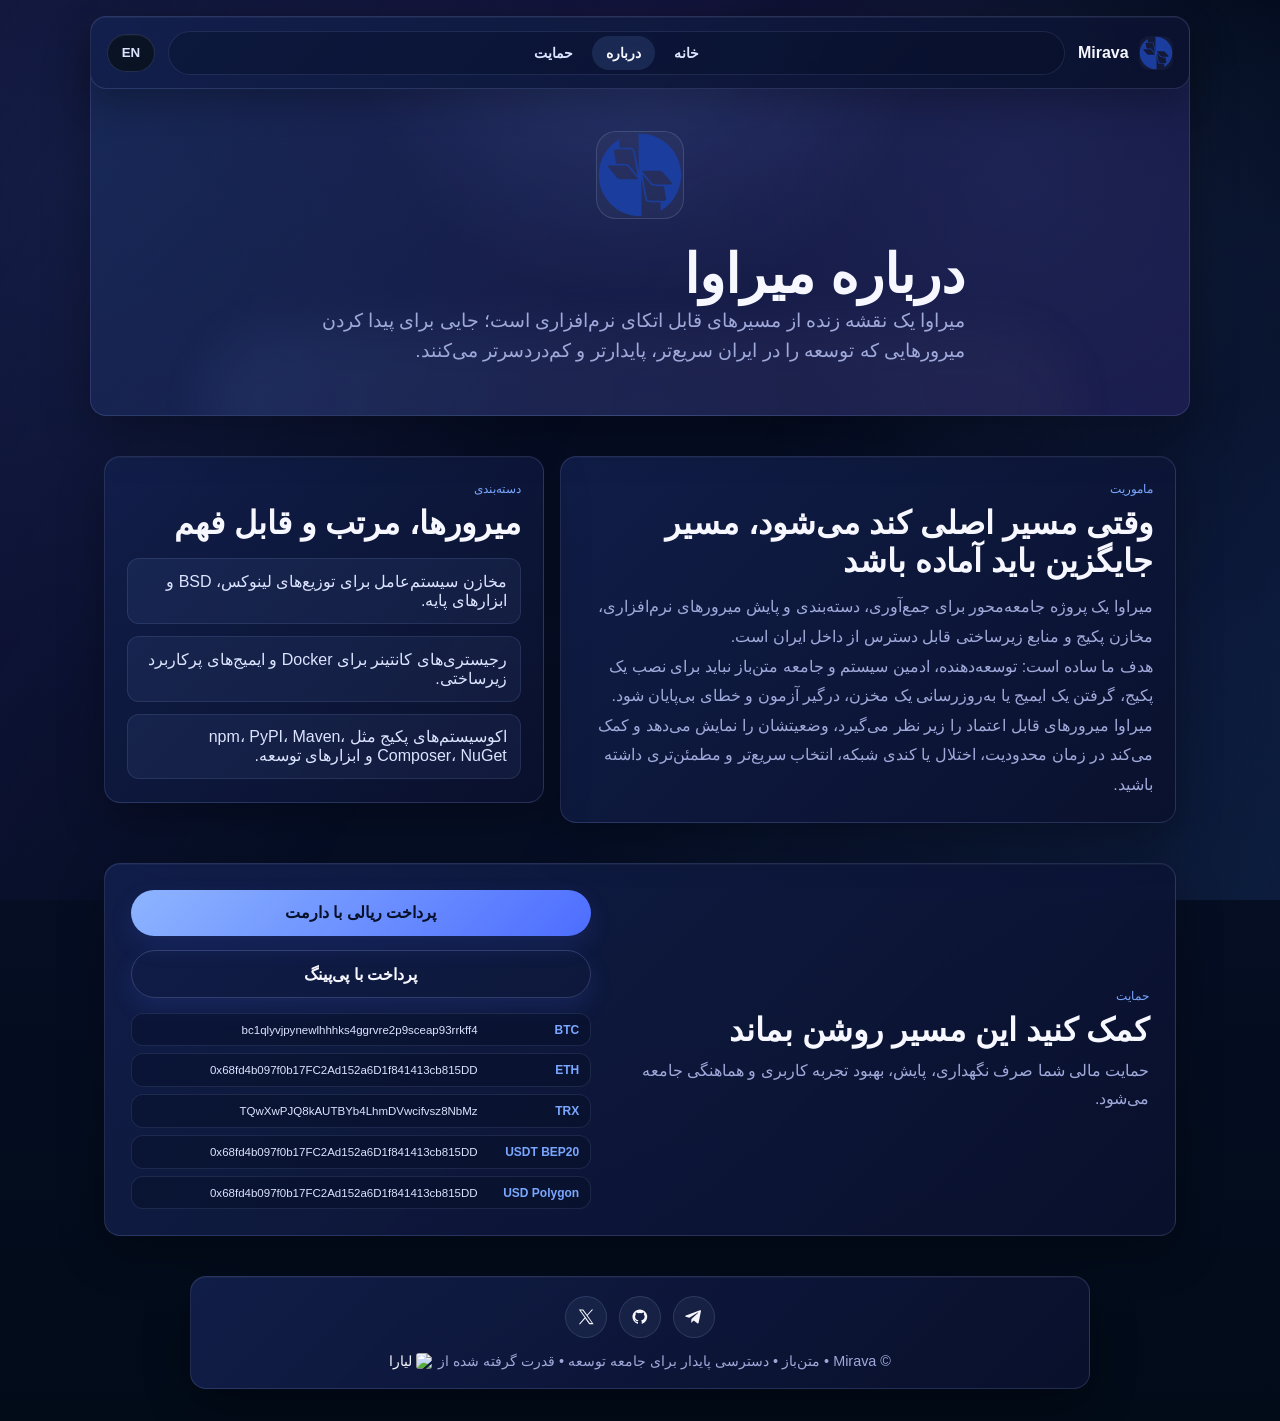
==== about.html @ 41598623 "page: add 'about' page and payment methods, added header" ====
<!doctype html>
<html lang="fa" dir="rtl">
  <head>
    <meta charset="UTF-8" />
    <title>درباره میراوا</title>
    <meta name="viewport" content="width=device-width, initial-scale=1" />
    <link rel="icon" type="image/svg+xml" href="images/logo.svg" />
    <link rel="stylesheet" href="style.css" />
  </head>

  <body class="about-page">
    <div class="bg"></div>

    <header class="hero">
      <nav class="topbar" aria-label="ناوبری اصلی">
        <a class="brand-mark" href="index.html" aria-label="Mirava home">
          <img src="images/logo.svg" alt="" />
          <span>Mirava</span>
        </a>
        <div class="site-nav">
          <a href="index.html" data-about-i18n="navHome">خانه</a>
          <a href="about.html" aria-current="page" data-about-i18n="navAbout"
            >درباره</a
          >
          <a href="#donate" data-about-i18n="navDonate">حمایت</a>
        </div>
        <button id="aboutLangToggle" class="lang-toggle" type="button">
          EN
        </button>
      </nav>

      <div class="hero-content">
        <img src="images/logo.svg" alt="Mirava Logo" class="logo" />
        <div class="hero-text">
          <h1 data-about-i18n="heroTitle">درباره میراوا</h1>
          <p data-about-i18n="heroText">
            میراوا یک نقشه زنده از مسیرهای قابل اتکای نرم‌افزاری است؛ جایی برای
            پیدا کردن میرورهایی که توسعه را در ایران سریع‌تر، پایدارتر و
            کم‌دردسرتر می‌کنند.
          </p>
        </div>
      </div>
    </header>

    <main>
      <section class="section about-layout">
        <article class="about-card glass">
          <span class="eyebrow" data-about-i18n="missionEyebrow">ماموریت</span>
          <h2 data-about-i18n="missionTitle">
            وقتی مسیر اصلی کند می‌شود، مسیر جایگزین باید آماده باشد
          </h2>
          <p data-about-i18n="missionP1">
            میراوا یک پروژه جامعه‌محور برای جمع‌آوری، دسته‌بندی و پایش میرورهای
            نرم‌افزاری، مخازن پکیج و منابع زیرساختی قابل دسترس از داخل ایران
            است.
          </p>
          <p data-about-i18n="missionP2">
            هدف ما ساده است: توسعه‌دهنده، ادمین سیستم و جامعه متن‌باز نباید برای
            نصب یک پکیج، گرفتن یک ایمیج یا به‌روزرسانی یک مخزن، درگیر آزمون و
            خطای بی‌پایان شود.
          </p>
          <p data-about-i18n="missionP3">
            میراوا میرورهای قابل اعتماد را زیر نظر می‌گیرد، وضعیتشان را نمایش
            می‌دهد و کمک می‌کند در زمان محدودیت، اختلال یا کندی شبکه، انتخاب
            سریع‌تر و مطمئن‌تری داشته باشید.
          </p>
        </article>

        <aside class="about-card glass">
          <span class="eyebrow" data-about-i18n="tracksEyebrow">دسته‌بندی</span>
          <h2 data-about-i18n="tracksTitle">میرورها، مرتب و قابل فهم</h2>
          <ul class="about-list">
            <li data-about-i18n="trackOs">
              مخازن سیستم‌عامل برای توزیع‌های لینوکس، BSD و ابزارهای پایه.
            </li>
            <li data-about-i18n="trackContainers">
              رجیستری‌های کانتینر برای Docker و ایمیج‌های پرکاربرد زیرساختی.
            </li>
            <li data-about-i18n="trackPackages">
              اکوسیستم‌های پکیج مثل npm، PyPI، Maven، Composer، NuGet و ابزارهای
              توسعه.
            </li>
          </ul>
        </aside>
      </section>

      <section id="donate" class="section support-section">
        <div class="support-card glass">
          <div>
            <span class="eyebrow" data-about-i18n="supportEyebrow">حمایت</span>
            <h2 data-about-i18n="supportTitle">کمک کنید این مسیر روشن بماند</h2>
            <p data-about-i18n="supportText">
              حمایت مالی شما صرف نگهداری، پایش، بهبود تجربه کاربری و هماهنگی
              جامعه می‌شود.
            </p>
          </div>
          <div class="donation-panel">
            <a
              class="payment-btn"
              href="https://daramet.com/mirava"
              target="_blank"
              rel="noopener"
            >
              <span data-about-i18n="darametBtn">پرداخت ریالی با دارمت</span>
            </a>
            <a
              class="payment-btn payment-btn-secondary"
              href="https://payping.ir/d/B4Ne"
              target="_blank"
              rel="noopener"
            >
              <span data-about-i18n="payPingBtn">پرداخت با پی‌پینگ</span>
            </a>
            <div class="crypto-list" aria-label="Crypto donation addresses">
              <div>
                <strong>BTC</strong
                ><code>bc1qlyvjpynewlhhhks4ggrvre2p9sceap93rrkff4</code>
              </div>
              <div>
                <strong>ETH</strong
                ><code>0x68fd4b097f0b17FC2Ad152a6D1f841413cb815DD</code>
              </div>
              <div>
                <strong>TRX</strong
                ><code>TQwXwPJQ8kAUTBYb4LhmDVwcifvsz8NbMz</code>
              </div>
              <div>
                <strong>USDT BEP20</strong
                ><code>0x68fd4b097f0b17FC2Ad152a6D1f841413cb815DD</code>
              </div>
              <div>
                <strong>USD Polygon</strong
                ><code>0x68fd4b097f0b17FC2Ad152a6D1f841413cb815DD</code>
              </div>
            </div>
          </div>
        </div>
      </section>
    </main>

    <footer class="footer glass">
      <div class="social-links" aria-label="Mirava social links">
        <a
          href="https://t.me/miravaorg"
          target="_blank"
          rel="noopener"
          aria-label="Mirava Telegram"
        >
          <svg viewBox="0 0 24 24" aria-hidden="true">
            <path
              d="M21.8 4.2 18.6 20c-.2 1.1-.9 1.4-1.8.9l-5-3.7-2.4 2.3c-.3.3-.5.5-1 .5l.4-5.1 9.3-8.4c.4-.4-.1-.6-.6-.3L6 13.4 1.1 11.9c-1.1-.3-1.1-1.1.2-1.6L20.4 3c.9-.3 1.6.2 1.4 1.2Z"
            />
          </svg>
        </a>
        <a
          href="https://github.com/MiravaOrg"
          target="_blank"
          rel="noopener"
          aria-label="Mirava GitHub"
        >
          <svg viewBox="0 0 24 24" aria-hidden="true">
            <path
              d="M12 2a10 10 0 0 0-3.2 19.5c.5.1.7-.2.7-.5v-1.9c-2.9.6-3.5-1.2-3.5-1.2-.5-1.1-1.1-1.4-1.1-1.4-.9-.6.1-.6.1-.6 1 0 1.6 1.1 1.6 1.1.9 1.6 2.4 1.1 3 .8.1-.7.4-1.1.7-1.3-2.3-.3-4.7-1.2-4.7-5A3.9 3.9 0 0 1 6.6 8.8c-.1-.3-.5-1.3.1-2.7 0 0 .9-.3 2.8 1a9.5 9.5 0 0 1 5.1 0c1.9-1.3 2.8-1 2.8-1 .6 1.4.2 2.4.1 2.7a3.9 3.9 0 0 1 1.1 2.7c0 3.9-2.4 4.7-4.7 5 .4.3.7 1 .7 2V21c0 .3.2.6.7.5A10 10 0 0 0 12 2Z"
            />
          </svg>
        </a>
        <a
          href="https://x.com/Miravaorg"
          target="_blank"
          rel="noopener"
          aria-label="Mirava on X"
        >
          <svg viewBox="0 0 24 24" aria-hidden="true">
            <path
              d="M14.5 10.3 22 2h-1.8l-6.5 7.2L8.5 2H2.5l7.9 10.9L2.5 22h1.8l6.9-7.7 5.5 7.7h6L14.5 10.3Zm-2.4 2.6-.8-1.1L5 3.4h2.7l5.1 6.9.8 1.1 6.6 9.1h-2.7l-5.4-7.6Z"
            />
          </svg>
        </a>
      </div>
      <div class="footer-text">
        <span data-about-i18n="footerText"
          >© Mirava • متن‌باز • دسترسی پایدار برای جامعه توسعه • قدرت گرفته شده
          از</span
        >
        <a
          href="https://liara.ir/"
          target="_blank"
          rel="noopener noreferrer"
          aria-label="liara"
        >
          <img
            src="https://liara.ir/favicon.ico"
            alt="Liara"
            width="16"
            height="16"
          />
          <span data-about-i18n="liara">لیارا</span>
        </a>
      </div>
    </footer>
    <div id="aboutCopyToast" class="copy-toast glass">کپی شد.</div>
    <script>
      const aboutTranslations = {
        fa: {
          title: "درباره میراوا",
          navHome: "خانه",
          navAbout: "درباره",
          navDonate: "حمایت",
          heroTitle: "درباره میراوا",
          heroText:
            "میراوا یک نقشه زنده از مسیرهای قابل اتکای نرم‌افزاری است؛ جایی برای پیدا کردن میرورهایی که توسعه را در ایران سریع‌تر، پایدارتر و کم‌دردسرتر می‌کنند.",
          missionEyebrow: "ماموریت",
          missionTitle:
            "وقتی مسیر اصلی کند می‌شود، مسیر جایگزین باید آماده باشد",
          missionP1:
            "میراوا یک پروژه جامعه‌محور برای جمع‌آوری، دسته‌بندی و پایش میرورهای نرم‌افزاری، مخازن پکیج و منابع زیرساختی قابل دسترس از داخل ایران است.",
          missionP2:
            "هدف ما ساده است: توسعه‌دهنده، ادمین سیستم و جامعه متن‌باز نباید برای نصب یک پکیج، گرفتن یک ایمیج یا به‌روزرسانی یک مخزن، درگیر آزمون و خطای بی‌پایان شود.",
          missionP3:
            "میراوا میرورهای قابل اعتماد را زیر نظر می‌گیرد، وضعیتشان را نمایش می‌دهد و کمک می‌کند در زمان محدودیت، اختلال یا کندی شبکه، انتخاب سریع‌تر و مطمئن‌تری داشته باشید.",
          tracksEyebrow: "دسته‌بندی",
          tracksTitle: "میرورها، مرتب و قابل فهم",
          trackOs:
            "مخازن سیستم‌عامل برای توزیع‌های لینوکس، BSD و ابزارهای پایه.",
          trackContainers:
            "رجیستری‌های کانتینر برای Docker و ایمیج‌های پرکاربرد زیرساختی.",
          trackPackages:
            "اکوسیستم‌های پکیج مثل npm، PyPI، Maven، Composer، NuGet و ابزارهای توسعه.",
          supportEyebrow: "حمایت",
          supportTitle: "کمک کنید این مسیر روشن بماند",
          supportText:
            "حمایت مالی شما صرف نگهداری، پایش، بهبود تجربه کاربری و هماهنگی جامعه می‌شود.",
          darametBtn: "پرداخت ریالی با دارمت",
          payPingBtn: "پرداخت با پی‌پینگ",
          footerText:
            "© Mirava • متن‌باز • دسترسی پایدار برای جامعه توسعه • قدرت گرفته شده از",
          liara: "لیارا",
        },
        en: {
          title: "About Mirava",
          navHome: "Home",
          navAbout: "About",
          navDonate: "Donate",
          heroTitle: "About Mirava",
          heroText:
            "Mirava maps the reliable software routes developers can still count on from inside Iran.",
          missionEyebrow: "Mission",
          missionTitle:
            "When the main route slows down, a working route should be ready",
          missionP1:
            "Mirava is a community-driven project for collecting, organizing, and monitoring software mirrors, package repositories, and infrastructure resources reachable from within Iran.",
          missionP2:
            "Developers, system administrators, and open-source teams should not have to guess their way through package installs, image pulls, and repository updates.",
          missionP3:
            "Mirava tracks trusted mirrors, shows their current status, and helps people choose a faster and more dependable path during network limits, instability, or restrictions.",
          tracksEyebrow: "Categories",
          tracksTitle: "Mirrors, organized for real workflows",
          trackOs:
            "Operating system repositories for Linux, BSD, and core tooling.",
          trackContainers:
            "Container registries for Docker and common infrastructure images.",
          trackPackages:
            "Package ecosystems such as npm, PyPI, Maven, Composer, NuGet, and developer tooling.",
          supportEyebrow: "Support",
          supportTitle: "Help keep this route alive",
          supportText:
            "Donations support monitoring, hosting, maintenance, user experience work, and community coordination.",
          darametBtn: "Rial Donation via Daramet",
          payPingBtn: "PayPing Donation",
          footerText:
            "© Mirava • Open Source • Reliable access for the developer community • Powered by",
          liara: "liara",
        },
      };

      const aboutLangToggle = document.getElementById("aboutLangToggle");
      const aboutCopyToast = document.getElementById("aboutCopyToast");
      let aboutLang = localStorage.getItem("mirava-lang") || "fa";

      function applyAboutLanguage() {
        const dict = aboutTranslations[aboutLang];
        document.documentElement.lang = aboutLang;
        document.documentElement.dir = aboutLang === "fa" ? "rtl" : "ltr";
        document.title = dict.title;
        aboutLangToggle.textContent = aboutLang === "fa" ? "EN" : "FA";
        document.querySelectorAll("[data-about-i18n]").forEach((element) => {
          element.textContent = dict[element.dataset.aboutI18n];
        });
      }

      aboutLangToggle.addEventListener("click", () => {
        aboutLang = aboutLang === "fa" ? "en" : "fa";
        localStorage.setItem("mirava-lang", aboutLang);
        applyAboutLanguage();
      });

      function showAboutCopyToast() {
        aboutCopyToast.textContent =
          aboutLang === "fa" ? "آدرس کپی شد." : "Address copied.";
        aboutCopyToast.classList.add("show");
        setTimeout(() => aboutCopyToast.classList.remove("show"), 1800);
      }

      document.querySelectorAll(".crypto-list div").forEach((row) => {
        row.addEventListener("click", () => {
          const code = row.querySelector("code");
          if (!code) return;
          navigator.clipboard
            .writeText(code.textContent.trim())
            .then(showAboutCopyToast)
            .catch(showAboutCopyToast);
        });
      });

      applyAboutLanguage();
    </script>
  </body>
</html>
---- style.css ----
:root {
  /* Core palette */
  --white: #ffffff;
  --black: #000000;
  --ink: #231f20;
  --indigo: #262261;
  --indigo-glass: rgba(38, 34, 97, 0.37);
  --taupe: #9a8479;

  /* Backgrounds */
  --bg-deep: #020b18;
  --bg-soft: #0a1230;

  /* Text */
  --text-main: #e8ebff;
  --text-muted: #b7bbff;
  --text-soft: #9aa0ff;

  /* Glass */
  --border-glass: rgba(255, 255, 255, 0.18);
  --glass-bg: rgba(38, 34, 97, 0.18);

  /* Glow */
  --glow-indigo: rgba(38, 34, 97, 0.65);
  --glow-taupe: rgba(154, 132, 121, 0.55);

  /* Status */
  --success: #7ef2c2;
  --danger: #ff7a7a;
}

/* ---------------- RESET ---------------- */
* {
  margin: 0;
  padding: 0;
  box-sizing: border-box;
  font-family: system-ui, -apple-system, sans-serif;
}

body {
  min-height: 100vh;
  color: var(--text-main);
  background:
    radial-gradient(circle at top, var(--bg-soft), var(--bg-deep));
}

/* ---------------- BACKGROUND FX ---------------- */
.bg {
  position: fixed;
  inset: 0;
  background:
    linear-gradient(120deg, var(--indigo-glass), transparent),
    linear-gradient(300deg, rgba(154, 132, 121, 0.18), transparent);
  z-index: -1;
}

/* ---------------- GLASS ---------------- */
.glass {
  background: linear-gradient(
    135deg,
    rgba(30, 60, 114, 0.35),
    rgba(42, 82, 152, 0.25)
  );
  backdrop-filter: blur(14px);
  -webkit-backdrop-filter: blur(14px);
  border: 1px solid rgba(255, 255, 255, 0.15);
  border-radius: 18px;
}

/* ---------------- HERO ---------------- */
.hero {
    margin: 2rem auto 2rem;
    padding: 3rem 2rem;
    max-width: 1000px;
    text-align: center;
    display: flex;
    justify-content: center;
    align-items: center;
    flex-direction: column;
    gap: 1.8rem;
    background: linear-gradient(135deg, rgba(30, 60, 114, 0.35), rgba(42, 82, 152, 0.25));
    box-shadow: 0 20px 60px rgba(0,0,0,0.5);
}

.hero-content {
    display: flex;
    align-items: center;
    flex-direction: column;
    gap: 1.5rem;
}

.logo {
    width: 100px;
    height: 100px;
    object-fit: contain;
    border-radius: 20px;
    border: 2px solid rgba(255,255,255,0.3);
    box-shadow: 0 0 25px rgba(0,150,255,0.4);
    transition: transform 0.3s ease, box-shadow 0.3s ease;
}

.logo:hover {
    transform: scale(1.1) rotate(-3deg);
    box-shadow: 0 0 35px rgba(0,200,255,0.6);
}

.hero-text h1 {
    font-size: 3.4rem;
    color: var(--white);
    letter-spacing: 1px;
}

.hero-text p {
    font-size: 1.2rem;
    color: var(--text-soft);
    max-width: 650px;
    margin: 0 auto;
    line-height: 1.6;
}

.hero-btn {
    margin-top: 1rem;
    padding: 12px 28px;
    font-size: 1rem;
    color: var(--white);
    background: rgba(0,150,255,0.6);
    border-radius: 12px;
    text-decoration: none;
    font-weight: 600;
    transition: background 0.3s ease, transform 0.3s ease;
}

.hero-btn:hover {
    background: rgba(0,200,255,0.8);
    transform: scale(1.05);
}

/* ---------------- SECTIONS ---------------- */
.section {
  max-width: 1100px;
  margin: 2.5rem auto;
  padding: 0 1.5rem;
}

.section h2 {
  font-size: 2rem;
  margin-bottom: 1.6rem;
  color: var(--text-muted);
}

/* MIRROR CARDS GRID */
.mirror-grid {
  display: grid;
  grid-template-columns: repeat(3, 1fr); /* 3 cards per row */
}
/* MIRROR CARD */
.mirror-card {
  padding: 16px;
  cursor: pointer;
  position: relative;
  min-height: 240px;
  border-radius: 16px;
  transition: transform 0.3s ease, box-shadow 0.3s ease;
}

.mirror-card:hover {
  transform: translateY(-6px) scale(1.02);
  box-shadow: 0 20px 50px rgba(0, 150, 255, 0.35);
}

/* TITLE & DESCRIPTION */
.mirror-card h3 {
  margin-bottom: 6px;
  font-size: 1.15rem;
  color: var(--text-main);
}

.mirror-card .desc {
  font-size: 0.85rem;
  color: var(--text-soft);
  line-height: 1.4;
  margin-bottom: 8px;
}

/* PACKAGES */
.packages {
  display: flex;
  flex-wrap: wrap;
  gap: 6px;
  margin-top: 8px;
}

.package {
  padding: 4px 8px;
  font-size: 0.7rem;
  border-radius: 999px;
  background: rgba(255,255,255,0.07);
  border: 1px solid rgba(255,255,255,0.15);
  color: var(--text-muted);
}

/* STATUS */
.status {
  margin-top: 6px;
  font-size: 0.8rem;
}

.status.checking {
  color: var(--text-soft);
  animation: pulse 1.5s infinite;
}

.status.up {
  color: var(--success);
}

.status.down {
  color: var(--danger);
}

@keyframes pulse {
  0% { opacity: 0.4; }
  50% { opacity: 1; }
  100% { opacity: 0.4; }
}

/* MIRROR LINK */
.mirror-link {
  display: block;
  font-size: 0.75rem;
  color: var(--taupe);
  margin-top: 6px;
  word-break: break-all;
}

/* COPY TOAST */
.copy-toast {
  position: fixed;
  bottom: 20px;
  left: 50%;
  transform: translateX(-50%) translateY(20px);
  padding: 8px 14px;
  font-size: 0.8rem;
  opacity: 0;
  pointer-events: none;
  border-radius: 12px;
  transition: all 0.3s ease;
  z-index: 999;
}

.copy-toast.show {
  opacity: 1;
  transform: translateX(-50%) translateY(0);
}

/* ---------- Contributors ---------- */
.contributors a {
  display: inline-flex;
  align-items: center;
  text-decoration: none;
  color: inherit;
}

.contributors a:visited,
.contributors a:hover,
.contributors a:active {
  text-decoration: none;
}

.contributors img {
  width: 68px;
  height: 68px;
  border-radius: 50%;
  border: 2px solid rgba(255, 255, 255, 0.45);
  transition:
    transform 0.35s ease,
    box-shadow 0.35s ease;

  backface-visibility: hidden;
  will-change: transform;
}
/* ---------------- LINKS ---------------- */
.card a {
  display: block;
  margin-top: 0.9rem;
  color: var(--taupe);
  text-decoration: none;
  word-break: break-all;
}

.card a:hover {
  text-decoration: underline;
}

/* ---------------- STATUS ---------------- */
.status {
  margin-top: 10px;
  font-weight: bold;
}

.status.checking {
  color: #facc15;
}

.status.up {
  color: #22c55e;
  text-shadow: 0 0 12px rgba(34, 197, 94, 0.7);
}

.status.checking {
  color: var(--text-soft);
  animation: pulse 1.5s infinite;
}

.status.up {
  color: var(--success);
  text-shadow: 0 0 14px rgba(126, 242, 194, 0.8);
}

.status.down {
  color: var(--danger);
  text-shadow: 0 0 14px rgba(255, 122, 122, 0.7);
}

@keyframes pulse {
  0% { opacity: 0.4; }
  50% { opacity: 1; }
  100% { opacity: 0.4; }
}

/* ---------------- CONTRIBUTORS ---------------- */
.contributors {
  display: flex;
  gap: 1.1rem;
  padding: 1.6rem;
  justify-content: center;
  flex-wrap: wrap;
}

.contributors a {
  display: inline-block;
}

.contributors img {
  width: 68px;
  height: 68px;
  border-radius: 50%;
  border: 2px solid rgba(255, 255, 255, 0.45);
  transition:
    transform 0.35s ease,
    box-shadow 0.35s ease;
}


/* ---------------- TEXT ---------------- */
.thanks {
  margin-top: 1.1rem;
  text-align: center;
  color: var(--text-soft);
}

/* ---------------- FOOTER ---------------- */
.footer {
  margin: 2.5rem auto 2rem;
  padding: 1.2rem;
  max-width: 900px;
  text-align: center;
  font-size: 0.9rem;
  color: var(--taupe);
}

.dashboard table tbody tr {
  transition: transform 0.2s, background 0.3s;
}

.dashboard table tbody tr:hover {
  transform: translateY(-2px);
  background: rgba(255,255,255,0.05);
  cursor: pointer;
}

/* Toast */
.toast {
  position: fixed;
  bottom: 30px;
  left: 50%;
  transform: translateX(-50%);
  background: #262261cc;
  color: #fff;
  padding: 0.6rem 1rem;
  border-radius: 8px;
  opacity: 0;
  pointer-events: none;
  transition: opacity 0.3s;
  font-size: 0.9rem;
}

/* History dots + hover tooltip */
.history-dot[data-url]:hover::after {
  content: attr(data-url);
  position: absolute;
  background: rgba(0,0,0,0.85);
  color: #fff;
  padding: 2px 6px;
  font-size: 0.7rem;
  border-radius: 4px;
  white-space: nowrap;
  z-index: 99;
  top: -25px;
  left: 50%;
  transform: translateX(-50%);
}

#mirrorTable {
  width: 100%;
  border-collapse: collapse;
  text-align: left;
}

#mirrorTable th, #mirrorTable td {
  padding: 0.8rem 1rem;
  border-bottom: 1px solid rgba(255,255,255,0.15);
  color: var(--text-main);
}

#mirrorTable th {
  color: var(--text-soft);
  font-weight: 600;
}

.status-dot {
  width: 14px;
  height: 14px;
  border-radius: 50%;
  display: inline-block;
  margin-right: 0.6rem;
}

.status-history {
  display: flex;
  gap: 4px;
}

.status-history span {
  width: 10px;
  height: 10px;
  border-radius: 50%;
  display: inline-block;
}


.dashboard {
  max-width: 1100px;
  margin: 0 auto;
  padding: 2rem;
  overflow-x: auto;
}

#mirrorTable {
  width: 100%;
  border-collapse: collapse;
  text-align: center;
}

#mirrorTable th, #mirrorTable td {
  padding: 0.8rem 0.6rem;
  border-bottom: 1px solid rgba(255,255,255,0.15);
  color: #eaf3ff;
  font-size: 0.95rem;
}

#mirrorTable th {
  font-weight: 600;
  color: #9ecbff;
}

/* History dots */
.history-dot {
  width: 12px;
  height: 12px;
  border-radius: 50%;
  display: inline-block;
  margin: 1px;
  cursor: pointer;
  transition: transform 0.2s;
}

.history-dot:hover {
  transform: scale(1.4);
}

.history-dot[data-url]:hover::after {
  content: attr(data-url);
  position: absolute;
  background: rgba(0,0,0,0.85);
  color: #fff;
  padding: 2px 6px;
  font-size: 0.7rem;
  border-radius: 4px;
  white-space: nowrap;
  z-index: 99;
  top: -25px;
  left: 50%;
  transform: translateX(-50%);
}

/* Circular status */
.status-circle {
  width: 40px;
  height: 40px;
  border-radius: 50%;
  border: 2px solid rgba(255,255,255,0.3);
  position: relative;
  margin: 0 auto;
  background: rgba(38,34,97,0.3);
  box-shadow: inset 0 0 8px rgba(0,0,0,0.6);
}

.status-circle span {
  position: absolute;
  inset: 50%;
  width: 10px;
  height: 10px;
  border-radius: 50%;
  transform: translate(-50%, -50%);
  background: #ff6b6b;
  box-shadow: 0 0 8px rgba(255,107,107,0.7);
}

/* Status text / hints */
.status-text {
  font-size: 0.85rem;
  color: #9bbcff;
  text-align: left;
}

/* ---------------- MEDIA QUERIES ---------------- */

/* Tablets / Medium screens */
@media (max-width: 992px) {
.footer {
  margin-left: 1rem;
  margin-right: 1rem;
}
  .hero {
    padding: 2.5rem 1.5rem;
     margin-left: 1rem;
  margin-right: 1rem;
  }

  .hero-text h1 {
    font-size: 2.8rem;
  }

  .hero-text p {
    font-size: 1.1rem;
    max-width: 500px;
  }

  .mirror-grid {
    grid-template-columns: repeat(2, 1fr); /* 2 cards per row */
    gap: 16px;
  }

  .mirror-card {
    min-height: 220px;
  }
}

/* Small tablets / large phones */
@media (max-width: 768px) {
  .hero {
    padding: 2rem 1rem;
  }

  .hero-text h1 {
    font-size: 2.4rem;
  }

  .hero-text p {
    font-size: 1rem;
    max-width: 420px;
  }

  .mirror-grid {
    grid-template-columns: 1fr; /* 1 card per row */
    gap: 14px;
  }

  .mirror-card {
    min-height: 200px;
  }

  .hero-btn {
    padding: 10px 22px;
    font-size: 0.95rem;
  }
}

/* Mobile phones / small screens */
@media (max-width: 480px) {
  .hero {
    padding: 1.8rem 1rem;
    gap: 1.2rem;
  }

  .hero-text h1 {
    font-size: 2rem;
  }

  .hero-text p {
    font-size: 0.95rem;
    max-width: 300px;
  }

  .hero-btn {
    padding: 8px 20px;
    font-size: 0.9rem;
  }

  .mirror-card {
    padding: 14px;
    min-height: 180px;
  }

  .mirror-card h3 {
    font-size: 1rem;
  }

  .mirror-card .desc {
    font-size: 0.8rem;
  }

  .package {
    font-size: 0.65rem;
    padding: 3px 6px;
  }
}


/* Search Bar Styling */
.search-container {
  margin-bottom: 20px; /* Space below the search bar */
  text-align: center; /* Center the search bar */
}

.search-input {
  width: 80%; /* Adjust width as needed */
  max-width: 500px; /* Maximum width for larger screens */
  padding: 12px 20px;
  border: none; /* Remove default border */
  border-radius: 25px; /* Rounded corners for a beautiful look */
  font-size: 16px;
  color: #e0e0e0; /* Light text color */
  background-color: rgba(255, 255, 255, 0.1); /* Subtle background */
  backdrop-filter: blur(10px); /* Glassmorphism effect */
  box-shadow: 0 4px 6px rgba(0, 0, 0, 0.1); /* Soft shadow */
  transition: all 0.3s ease; /* Smooth transitions */
}

.search-input::placeholder {
  color: rgba(255, 255, 255, 0.7); /* Lighter placeholder text */
}

.search-input:focus {
  outline: none; /* Remove outline on focus */
  background-color: rgba(255, 255, 255, 0.2); /* Slightly more opaque on focus */
  box-shadow: 0 6px 10px rgba(0, 0, 0, 0.2); /* Stronger shadow on focus */
}

/* Responsive adjustments */
@media (max-width: 600px) {
  .search-input {
    width: 90%;
    padding: 10px 15px;
    font-size: 14px;
  }
}

/* Assuming you have a class for mirror cards like .mirror-card */
.mirror-card {
  /* Add styles for your mirror cards if not already present */
  background-color: rgba(255, 255, 255, 0.05); /* Example styling */
  border-radius: 10px;
  padding: 15px;
  margin: 10px;
  transition: transform 0.2s ease, box-shadow 0.2s ease;
}

.mirror-card:hover {
  transform: translateY(-5px);
  box-shadow: 0 8px 15px rgba(0, 0, 0, 0.2);
}

/* Assuming you have a container for mirror cards like #mirrorCards */
.mirror-grid {
  display: grid;
  grid-template-columns: repeat(auto-fill, minmax(280px, 1fr));
}

/* Style for the glass effect if not already defined */
.glass {
  background: rgba(255, 255, 255, 0.08);
  backdrop-filter: blur(8px);
  -webkit-backdrop-filter: blur(8px); /* For Safari */
  border: 1px solid rgba(255, 255, 255, 0.1);
  box-shadow: 0 4px 6px rgba(0,0,0,0.1);
}


/* Suggestion Button Styles */
.suggestion-fab {
  position: fixed;
  bottom: 30px;
  right: 30px;
  z-index: 100;
}

.suggest-btn {
  background: linear-gradient(135deg, #4dffb8, #00d4ff);
  border: none;
  padding: 12px 24px;
  border-radius: 50px;
  cursor: pointer;
  font-weight: bold;
  color: #000;
  transition: transform 0.3s ease, box-shadow 0.3s ease;
  box-shadow: 0 4px 15px rgba(77, 255, 184, 0.3);
}

.suggest-btn:hover {
  transform: scale(1.05);
  box-shadow: 0 6px 20px rgba(77, 255, 184, 0.5);
}

/* Modal Styles */
.modal {
  display: none;
  position: fixed;
  z-index: 1000;
  left: 0;
  top: 0;
  width: 100%;
  height: 100%;
  background-color: rgba(0, 0, 0, 0.7);
  backdrop-filter: blur(5px);
}

.modal-content {
  background: rgba(20, 20, 40, 0.95);
  margin: 5% auto;
  padding: 30px;
  border-radius: 20px;
  width: 90%;
  max-width: 600px;
  max-height: 85vh;
  overflow-y: auto;
  position: relative;
  animation: modalSlideIn 0.3s ease;
}

@keyframes modalSlideIn {
  from {
    transform: translateY(-50px);
    opacity: 0;
  }
  to {
    transform: translateY(0);
    opacity: 1;
  }
}

.close-modal {
  position: absolute;
  right: 20px;
  top: 20px;
  font-size: 28px;
  font-weight: bold;
  cursor: pointer;
  color: #fff;
  transition: color 0.3s;
}

.close-modal:hover {
  color: #ff6b6b;
}

.modal-content h2 {
  margin-bottom: 20px;
  color: #4dffb8;
}

.form-group {
  margin-bottom: 20px;
}

.form-group label {
  display: block;
  margin-bottom: 8px;
  font-weight: 500;
  color: #fff;
}

.form-group input,
.form-group textarea {
  width: 100%;
  padding: 10px;
  border: 1px solid rgba(255, 255, 255, 0.2);
  border-radius: 8px;
  background: rgba(255, 255, 255, 0.1);
  color: #fff;
  font-size: 14px;
}

.form-group input:focus,
.form-group textarea:focus {
  outline: none;
  border-color: #4dffb8;
}

.submit-suggestion {
  background: linear-gradient(135deg, #4dffb8, #00d4ff);
  color: #000;
  padding: 12px 24px;
  border: none;
  border-radius: 8px;
  cursor: pointer;
  font-weight: bold;
  width: 100%;
  transition: transform 0.3s;
}

.submit-suggestion:hover {
  transform: translateY(-2px);
}

/* ---------------- MIRAVA POLISH ---------------- */
body {
  overflow-x: hidden;
}

.hero {
  position: relative;
  overflow: hidden;
}

.hero::before {
  content: "";
  position: absolute;
  inset: -30%;
  background:
    radial-gradient(circle at 35% 40%, rgba(77,255,184,0.18), transparent 20%),
    conic-gradient(from 120deg, transparent, rgba(0,212,255,0.12), transparent 38%);
  opacity: 0.85;
  pointer-events: none;
}

.hero-content {
  position: relative;
  z-index: 1;
}

.hero-actions {
  display: flex;
  justify-content: center;
  margin-top: 1.4rem;
}

.hero-text p {
  direction: ltr;
}

.hero-btn {
  margin-top: 0;
  display: inline-flex;
  align-items: center;
  gap: 0.55rem;
  color: #021018;
  background: linear-gradient(135deg, rgba(77,255,184,0.92), rgba(0,212,255,0.82));
  box-shadow: 0 16px 38px rgba(0, 212, 255, 0.22);
}

.hero-btn:hover {
  background: linear-gradient(135deg, #7ef2c2, #35d7ff);
}

.hero-btn svg,
.payment-btn svg,
.social-links svg {
  width: 1.1rem;
  height: 1.1rem;
  fill: currentColor;
}

.eyebrow {
  display: inline-flex;
  margin-bottom: 0.5rem;
  font-size: 0.76rem;
  letter-spacing: 0.08em;
  text-transform: uppercase;
  color: var(--success);
}

.support-section {
  margin-top: 1.5rem;
}

.support-card {
  display: flex;
  justify-content: space-between;
  align-items: center;
  gap: 1.4rem;
  padding: 1.6rem;
}

.support-card h2 {
  margin-bottom: 0.55rem;
  color: var(--white);
}

.support-card p {
  color: var(--text-soft);
  line-height: 1.75;
}

.payment-btn {
  display: inline-flex;
  align-items: center;
  justify-content: center;
  gap: 0.55rem;
  min-width: 150px;
  padding: 0.85rem 1.25rem;
  border-radius: 14px;
  color: #05101a;
  background: linear-gradient(135deg, #7ef2c2, #00d4ff);
  text-decoration: none;
  font-weight: 800;
  box-shadow: 0 18px 40px rgba(0,212,255,0.2);
  transition: transform 0.25s ease, box-shadow 0.25s ease;
}

.payment-btn:hover {
  transform: translateY(-2px);
  box-shadow: 0 24px 50px rgba(0,212,255,0.28);
}

.footer a {
  color: var(--white);
  text-decoration: none;
}

.footer a:hover {
  color: var(--success);
}

.social-links {
  display: flex;
  justify-content: center;
  gap: 0.75rem;
  margin-bottom: 0.9rem;
}

.social-links a {
  width: 42px;
  height: 42px;
  display: inline-flex;
  align-items: center;
  justify-content: center;
  border-radius: 50%;
  color: var(--text-main);
  background: rgba(255,255,255,0.08);
  border: 1px solid rgba(255,255,255,0.12);
  transition: transform 0.25s ease, background 0.25s ease, color 0.25s ease;
}

.social-links a:hover {
  transform: translateY(-3px);
  background: rgba(126,242,194,0.12);
  color: var(--success);
}

@media (max-width: 768px) {
  .section {
    margin: 2rem auto;
    padding: 0 1rem;
  }

  .section h2 {
    font-size: 1.55rem;
  }

  .dashboard {
    padding: 1rem;
  }

  .support-card {
    align-items: stretch;
    flex-direction: column;
  }

  .payment-btn {
    width: 100%;
  }
}

@media (max-width: 480px) {
  body {
    font-size: 15px;
  }

  .hero {
    margin-top: 1rem;
  }

  .logo {
    width: 78px;
    height: 78px;
    border-radius: 16px;
  }

  .hero-actions,
  .hero-btn {
    width: 100%;
  }

  .hero-btn {
    justify-content: center;
    padding: 10px 16px;
  }

  #mirrorTable thead {
    display: none;
  }

  #mirrorTable,
  #mirrorTable tbody,
  #mirrorTable tr,
  #mirrorTable td {
    display: block;
    width: 100%;
  }

  #mirrorTable tr {
    padding: 0.8rem 0;
    border-bottom: 1px solid rgba(255,255,255,0.14);
  }

  #mirrorTable td {
    border-bottom: 0;
    padding: 0.35rem 0;
    text-align: right;
  }

  #mirrorTable td::before {
    content: attr(data-label);
    display: block;
    margin-bottom: 0.25rem;
    color: var(--text-soft);
    font-size: 0.7rem;
    font-weight: 700;
    letter-spacing: 0.04em;
    text-transform: uppercase;
  }

  .history-cell {
    text-align: right;
  }

  .status-circle {
    width: 30px;
    height: 30px;
    margin: 0;
    margin-left: auto;
  }

  .status-text {
    text-align: right;
  }

  .suggestion-fab {
    right: 14px;
    bottom: 14px;
    left: 14px;
  }

  .suggest-btn {
    width: 100%;
    padding: 11px 14px;
  }

  .footer {
    line-height: 1.8;
  }
}

/* ---------------- CLEAN DASHBOARD REFRESH ---------------- */
:root {
  --page-bg: #f7f8fc;
  --panel: #ffffff;
  --panel-soft: #fbfcff;
  --line: #e6e9f2;
  --ink-strong: #101342;
  --ink-body: #26305f;
  --ink-muted: #667095;
  --blue: #2f6df6;
  --green: #00b894;
  --red: #ff5a6c;
  --amber: #f5a524;
}

* {
  font-family:
    "Vazirmatn",
    "IRANSans",
    "Segoe UI",
    Tahoma,
    sans-serif;
}

body {
  color: var(--ink-body);
  background:
    linear-gradient(180deg, #fff 0%, var(--page-bg) 36%, #fff 100%);
}

.bg {
  background:
    radial-gradient(circle at 10% 0%, rgba(47,109,246,0.08), transparent 28%),
    radial-gradient(circle at 90% 18%, rgba(0,184,148,0.08), transparent 24%);
}

.glass,
.hero,
.dashboard,
.contributors,
.support-card,
.footer {
  background: var(--panel);
  border: 1px solid var(--line);
  border-radius: 16px;
  box-shadow: 0 18px 55px rgba(16, 19, 66, 0.07);
  backdrop-filter: none;
  -webkit-backdrop-filter: none;
}

.topbar {
  position: relative;
  z-index: 2;
  display: flex;
  align-items: center;
  justify-content: space-between;
  width: 100%;
  max-width: 1100px;
  margin: 0 auto 2.2rem;
}

.brand-mark {
  display: inline-flex;
  align-items: center;
  gap: 0.65rem;
  color: var(--ink-strong);
  text-decoration: none;
  font-weight: 800;
}

.brand-mark img {
  width: 34px;
  height: 34px;
  border-radius: 10px;
}

.lang-toggle {
  min-width: 48px;
  height: 38px;
  border: 1px solid var(--line);
  border-radius: 999px;
  background: #fff;
  color: var(--ink-strong);
  cursor: pointer;
  font-weight: 800;
}

.hero {
  max-width: 1100px;
  margin: 1.2rem auto 2rem;
  padding: 1.2rem 2rem 3rem;
  color: var(--ink-body);
}

.hero::before {
  inset: auto 10% -70px;
  height: 160px;
  background: linear-gradient(90deg, rgba(47,109,246,0.08), rgba(0,184,148,0.08));
  border-radius: 999px;
  filter: blur(25px);
}

.logo {
  width: 88px;
  height: 88px;
  border: 1px solid var(--line);
  box-shadow: none;
}

.logo:hover {
  transform: translateY(-2px);
  box-shadow: 0 18px 30px rgba(16, 19, 66, 0.1);
}

.hero-text h1 {
  color: var(--ink-strong);
  letter-spacing: 0;
}

.hero-text p {
  color: var(--ink-muted);
  direction: inherit;
}

.hero-btn,
.suggest-btn,
.payment-btn {
  background: var(--ink-strong);
  color: #fff;
  border-radius: 999px;
  box-shadow: 0 12px 28px rgba(16, 19, 66, 0.18);
}

.hero-btn:hover,
.suggest-btn:hover,
.payment-btn:hover {
  background: #1f2872;
  transform: translateY(-2px);
}

.suggestion-fab {
  bottom: 24px;
}

.section {
  max-width: 1120px;
}

.section-title {
  margin-bottom: 1.2rem;
}

.center-title {
  text-align: center;
}

.section h2,
.support-card h2,
.chart-header h3 {
  color: var(--ink-strong);
}

.eyebrow {
  color: var(--blue);
  letter-spacing: 0;
}

.controls-section {
  display: grid;
  grid-template-columns: minmax(260px, 1fr) auto;
  gap: 1rem;
  align-items: center;
  margin-top: 1rem;
}

.search-input,
.filter-select {
  height: 48px;
  border: 1px solid var(--line);
  border-radius: 14px;
  background: #fff;
  color: var(--ink-body);
  box-shadow: 0 10px 28px rgba(16,19,66,0.05);
}

.search-input {
  width: 100%;
  max-width: none;
  padding: 0 1rem;
}

.search-input::placeholder {
  color: var(--ink-muted);
}

.filters {
  display: flex;
  gap: 0.75rem;
}

.filter-select {
  min-width: 170px;
  padding: 0 0.8rem;
}

.mirror-grid {
  gap: 1rem;
}

.mirror-card {
  min-height: 0;
  margin: 0;
  padding: 1rem;
  border: 1px solid var(--line);
  border-radius: 16px;
  background: var(--panel);
  color: var(--ink-body);
  box-shadow: 0 14px 40px rgba(16,19,66,0.06);
}

.mirror-card:hover {
  transform: translateY(-4px);
  box-shadow: 0 20px 44px rgba(16,19,66,0.1);
}

.mirror-card-head {
  display: flex;
  align-items: flex-start;
  justify-content: space-between;
  gap: 0.75rem;
}

.mirror-card h3 {
  color: var(--ink-strong);
  line-height: 1.45;
}

.mirror-card .desc,
.support-card p {
  color: var(--ink-muted);
}

.status-pill {
  flex: 0 0 auto;
  display: inline-flex;
  align-items: center;
  min-height: 26px;
  padding: 0.25rem 0.6rem;
  border-radius: 999px;
  font-size: 0.72rem;
  font-weight: 800;
  background: #eef1f7;
  color: var(--ink-muted);
}

.status-pill.up {
  background: rgba(0,184,148,0.1);
  color: #00866c;
}

.status-pill.down {
  background: rgba(255,90,108,0.1);
  color: #d7374b;
}

.status-pill.checking {
  background: rgba(245,165,36,0.12);
  color: #a96c00;
}

.package {
  background: #f3f5fb;
  border-color: #e2e6f1;
  color: var(--ink-body);
}

.mirror-link {
  color: var(--blue);
}

.charts-shell {
  display: grid;
  gap: 1rem;
}

.status-charts {
  display: grid;
  grid-template-columns: repeat(2, minmax(0, 1fr));
  gap: 1rem;
}

.chart-card {
  padding: 1rem;
  border: 1px solid var(--line);
  border-radius: 16px;
  background: var(--panel);
  box-shadow: 0 18px 55px rgba(16,19,66,0.06);
}

.chart-header {
  display: flex;
  align-items: flex-start;
  justify-content: space-between;
  gap: 1rem;
  margin-bottom: 0.75rem;
}

.chart-header h3 {
  margin: 0;
  font-size: 1rem;
}

.chart-header strong {
  color: var(--blue);
  font-size: 1.25rem;
}

.line-chart {
  width: 100%;
  height: 180px;
  overflow: visible;
}

.chart-grid line {
  stroke: #dde3ef;
  stroke-width: 1;
}

.chart-area {
  fill: rgba(47,109,246,0.12);
}

.chart-line {
  fill: none;
  stroke: var(--blue);
  stroke-width: 3;
  stroke-linecap: round;
  stroke-linejoin: round;
}

.chart-legend {
  display: flex;
  flex-wrap: wrap;
  gap: 0.8rem;
  color: var(--ink-muted);
  font-size: 0.85rem;
}

.legend-dot {
  display: inline-block;
  width: 9px;
  height: 9px;
  margin-inline-end: 0.35rem;
  border-radius: 50%;
}

.legend-dot.up {
  background: var(--green);
}

.legend-dot.down {
  background: var(--red);
}

.support-card {
  box-shadow: 0 18px 55px rgba(16,19,66,0.06);
}

.footer {
  color: var(--ink-muted);
}

.footer a,
.social-links a {
  color: var(--ink-strong);
}

.social-links a {
  background: #fff;
  border-color: var(--line);
}

.social-links a:hover {
  color: var(--blue);
  background: #f5f7ff;
}

.copy-toast {
  background: var(--ink-strong);
  color: #fff;
}

.empty-state {
  grid-column: 1 / -1;
  padding: 1.4rem;
  text-align: center;
  color: var(--ink-muted);
  border: 1px dashed var(--line);
  border-radius: 16px;
  background: #fff;
}

html[dir="ltr"] .hero,
html[dir="ltr"] .support-section {
  direction: ltr;
}

@media (max-width: 820px) {
  .controls-section {
    grid-template-columns: 1fr;
  }

  .filters {
    display: grid;
    grid-template-columns: 1fr 1fr;
  }

  .status-charts {
    grid-template-columns: 1fr;
  }
}

@media (max-width: 520px) {
  .hero {
    padding: 1rem 1rem 2rem;
    margin: 0.75rem 0.75rem 1.5rem;
  }

  .topbar {
    margin-bottom: 1.5rem;
  }

  .hero-text h1 {
    font-size: 2.25rem;
  }

  .filters {
    grid-template-columns: 1fr;
  }

  .filter-select,
  .search-input {
    width: 100%;
    min-width: 0;
  }

  .mirror-grid {
    grid-template-columns: 1fr;
  }

  .chart-card,
  .support-card {
    padding: 1rem;
  }

  .suggestion-fab {
    right: 12px;
    left: 12px;
    bottom: 12px;
  }
}

/* ---------------- DARK OBSERVABILITY THEME ---------------- */
:root {
  --page-bg: #071018;
  --panel: #0d1722;
  --panel-soft: #111f2d;
  --line: rgba(139, 168, 197, 0.18);
  --ink-strong: #f4f8fb;
  --ink-body: #d7e2eb;
  --ink-muted: #8ea2b4;
  --blue: #6ea8ff;
  --green: #2ee59d;
  --red: #ff5d73;
  --amber: #ffc857;
}

body {
  color: var(--ink-body);
  background:
    radial-gradient(circle at 18% -8%, rgba(46, 229, 157, 0.12), transparent 34%),
    radial-gradient(circle at 88% 5%, rgba(110, 168, 255, 0.12), transparent 30%),
    linear-gradient(180deg, #050a10 0%, #08121b 38%, #050a10 100%);
}

.bg {
  background:
    linear-gradient(rgba(255,255,255,0.025) 1px, transparent 1px),
    linear-gradient(90deg, rgba(255,255,255,0.025) 1px, transparent 1px);
  background-size: 44px 44px;
  mask-image: linear-gradient(to bottom, #000, transparent 82%);
}

.glass,
.hero,
.dashboard,
.contributors,
.support-card,
.footer,
.mirror-card,
.chart-card,
.uptime-card {
  background:
    linear-gradient(180deg, rgba(18, 31, 44, 0.95), rgba(9, 18, 28, 0.96));
  border-color: var(--line);
  box-shadow:
    0 22px 70px rgba(0, 0, 0, 0.38),
    inset 0 1px 0 rgba(255, 255, 255, 0.04);
}

.topbar {
  border-bottom: 1px solid rgba(139, 168, 197, 0.12);
  padding-bottom: 1rem;
}

.brand-mark,
.footer a,
.social-links a,
.section h2,
.support-card h2,
.chart-header h3,
.uptime-head h3,
.hero-text h1,
.mirror-card h3 {
  color: var(--ink-strong);
}

.lang-toggle,
.search-input,
.filter-select {
  color: var(--ink-body);
  background: rgba(8, 17, 27, 0.78);
  border-color: var(--line);
  box-shadow: inset 0 1px 0 rgba(255,255,255,0.04);
}

.search-input::placeholder {
  color: var(--ink-muted);
}

.hero {
  background:
    radial-gradient(circle at 50% 0%, rgba(110, 168, 255, 0.14), transparent 42%),
    linear-gradient(180deg, rgba(18, 31, 44, 0.92), rgba(8, 16, 25, 0.94));
}

.hero::before {
  background: linear-gradient(90deg, rgba(46,229,157,0.16), rgba(110,168,255,0.12));
}

.logo,
.brand-mark img {
  border-color: rgba(139,168,197,0.24);
  background: rgba(255,255,255,0.03);
}

.hero-text p,
.mirror-card .desc,
.support-card p,
.thanks,
.footer,
.chart-legend,
.uptime-head p,
.uptime-score span {
  color: var(--ink-muted);
}

.hero-btn,
.suggest-btn,
.payment-btn {
  background: linear-gradient(135deg, #2ee59d, #6ea8ff);
  color: #031018;
  box-shadow: 0 14px 32px rgba(46, 229, 157, 0.16);
}

.hero-btn:hover,
.suggest-btn:hover,
.payment-btn:hover {
  background: linear-gradient(135deg, #75f0bd, #9dc4ff);
}

.eyebrow {
  color: var(--green);
}

.package {
  color: #b7c7d8;
  background: rgba(139,168,197,0.09);
  border-color: rgba(139,168,197,0.15);
}

.mirror-link {
  color: #82b7ff;
}

.status-pill {
  background: rgba(139,168,197,0.12);
  color: var(--ink-muted);
}

.status-pill.up {
  background: rgba(46,229,157,0.12);
  color: var(--green);
}

.status-pill.down {
  background: rgba(255,93,115,0.12);
  color: var(--red);
}

.status-pill.checking {
  background: rgba(255,200,87,0.13);
  color: var(--amber);
}

.charts-shell {
  gap: 1.2rem;
}

.status-charts {
  grid-template-columns: 1fr;
}

.uptime-card {
  padding: 1.15rem;
  border: 1px solid var(--line);
  border-radius: 18px;
}

.uptime-head {
  display: flex;
  justify-content: space-between;
  gap: 1rem;
  align-items: flex-start;
  margin-bottom: 1rem;
}

.uptime-head h3 {
  margin: 0.15rem 0 0.35rem;
  font-size: 1.25rem;
}

.uptime-score {
  min-width: 116px;
  padding: 0.85rem 0.95rem;
  border: 1px solid rgba(46,229,157,0.24);
  border-radius: 16px;
  text-align: center;
  background:
    radial-gradient(circle at 50% 0%, rgba(46,229,157,0.18), transparent 70%),
    rgba(46,229,157,0.06);
}

.uptime-score strong {
  display: block;
  color: var(--green);
  font-size: 2rem;
  line-height: 1;
}

.timeline-chart {
  position: relative;
  min-height: 285px;
  padding: 1rem 0.65rem 0.7rem;
  border: 1px solid rgba(139,168,197,0.14);
  border-radius: 16px;
  overflow: hidden;
  background:
    linear-gradient(rgba(139,168,197,0.08) 1px, transparent 1px),
    linear-gradient(90deg, rgba(139,168,197,0.07) 1px, transparent 1px),
    linear-gradient(180deg, rgba(7,16,24,0.4), rgba(7,16,24,0.84));
  background-size: 100% 56px, calc(100% / 12) 100%, 100% 100%;
}

.uptime-line {
  position: absolute;
  inset: 18px 10px 78px;
  width: calc(100% - 20px);
  height: 175px;
  pointer-events: none;
}

.uptime-area {
  fill: url(#uptimeFill);
}

.uptime-line-path {
  fill: none;
  stroke: var(--green);
  stroke-width: 3;
  stroke-linecap: round;
  stroke-linejoin: round;
  filter: drop-shadow(0 0 8px rgba(46,229,157,0.35));
}

.hour-bars {
  position: absolute;
  inset: 42px 14px 18px;
  display: grid;
  grid-template-columns: repeat(24, minmax(6px, 1fr));
  align-items: end;
  gap: 0.35rem;
}

.hour-slot {
  position: relative;
  display: flex;
  flex-direction: column;
  justify-content: flex-end;
  gap: 2px;
  height: 205px;
  min-width: 0;
}

.hour-slot span {
  display: block;
  width: 100%;
  min-height: 2px;
  border-radius: 999px 999px 3px 3px;
}

.up-bar {
  background: linear-gradient(180deg, #65ffc0, var(--green));
  box-shadow: 0 0 14px rgba(46,229,157,0.28);
}

.down-bar {
  background: linear-gradient(180deg, #ff8a99, var(--red));
  opacity: 0.9;
}

.hour-slot.current::after {
  content: "";
  position: absolute;
  inset-inline: -3px;
  bottom: 27px;
  height: 1px;
  background: rgba(255,255,255,0.42);
}

.hour-slot small {
  position: absolute;
  bottom: -2px;
  inset-inline-start: 50%;
  transform: translateX(-50%);
  color: var(--ink-muted);
  font-size: 0.62rem;
  white-space: nowrap;
}

.legend-dot.up {
  background: var(--green);
  box-shadow: 0 0 8px rgba(46,229,157,0.55);
}

.legend-dot.down {
  background: var(--red);
  box-shadow: 0 0 8px rgba(255,93,115,0.45);
}

.current-hour {
  margin-inline-start: auto;
}

.social-links a {
  background: rgba(139,168,197,0.08);
  border-color: var(--line);
}

.social-links a:hover {
  background: rgba(110,168,255,0.12);
  color: var(--blue);
}

.empty-state {
  background: rgba(13,23,34,0.78);
  color: var(--ink-muted);
  border-color: var(--line);
}

@media (max-width: 640px) {
  .uptime-head {
    flex-direction: column;
  }

  .uptime-score {
    width: 100%;
  }

  .timeline-chart {
    min-height: 245px;
  }

  .hour-bars {
    gap: 0.18rem;
    inset: 38px 10px 18px;
  }

  .hour-slot {
    height: 172px;
  }

  .hour-slot small {
    font-size: 0.55rem;
  }

  .current-hour {
    margin-inline-start: 0;
  }
}

/* ---------------- INDIGO MONITORING PANEL ---------------- */
:root {
  --page-bg: #020b18;
  --panel: #0b1530;
  --panel-soft: #111d3b;
  --line: rgba(169, 185, 255, 0.16);
  --ink-strong: #f7f8ff;
  --ink-body: #dce4ff;
  --ink-muted: #9fa9da;
  --blue: #7aa7ff;
  --green: #7ef2c2;
  --red: #ff7a7a;
  --amber: #facc15;
}

body {
  color: var(--ink-body);
  background:
    radial-gradient(circle at 50% -10%, rgba(38,34,97,0.62), transparent 34%),
    radial-gradient(circle at 8% 12%, rgba(42,82,152,0.24), transparent 28%),
    linear-gradient(180deg, #020817 0%, #070f29 45%, #020b18 100%);
}

.bg {
  background:
    linear-gradient(120deg, rgba(38,34,97,0.38), transparent 46%),
    linear-gradient(300deg, rgba(42,82,152,0.22), transparent 44%),
    radial-gradient(circle at 80% 20%, rgba(122,167,255,0.12), transparent 24%);
  background-size: auto;
  mask-image: none;
}

.glass,
.hero,
.dashboard,
.contributors,
.support-card,
.footer,
.mirror-card,
.chart-card,
.uptime-card,
.featured-monitor {
  background:
    linear-gradient(135deg, rgba(18, 31, 76, 0.9), rgba(10, 17, 45, 0.94));
  border-color: var(--line);
  box-shadow:
    0 24px 80px rgba(0, 0, 0, 0.46),
    inset 0 1px 0 rgba(255,255,255,0.05);
}

.hero {
  background:
    radial-gradient(circle at 50% 0%, rgba(122,167,255,0.17), transparent 42%),
    linear-gradient(135deg, rgba(30, 60, 114, 0.38), rgba(38, 34, 97, 0.62));
}

.hero::before {
  background: linear-gradient(90deg, rgba(122,167,255,0.18), rgba(154,132,121,0.12));
}

.topbar {
  border-bottom-color: rgba(169,185,255,0.13);
}

.hero-btn,
.suggest-btn,
.payment-btn {
  background: linear-gradient(135deg, #8db5ff, #4d6dff);
  color: #061029;
  box-shadow: 0 16px 40px rgba(77,109,255,0.22);
}

.hero-btn:hover,
.suggest-btn:hover,
.payment-btn:hover {
  background: linear-gradient(135deg, #abc8ff, #6f8cff);
}

.eyebrow,
.chart-header strong {
  color: var(--blue);
}

.featured-monitor {
  display: grid;
  grid-template-columns: minmax(0, 1.35fr) minmax(320px, 0.9fr);
  gap: 1rem;
  padding: 1rem;
  border: 1px solid var(--line);
  border-radius: 20px;
}

.featured-chart,
.featured-table-wrap {
  min-width: 0;
}

.featured-table-wrap {
  padding: 1rem;
  border: 1px solid rgba(169,185,255,0.12);
  border-radius: 16px;
  background: rgba(4, 12, 33, 0.35);
}

.featured-table-head {
  margin-bottom: 0.8rem;
}

.featured-table-head h3 {
  margin: 0;
  color: var(--ink-strong);
  font-size: 1.1rem;
}

.featured-table {
  display: grid;
  gap: 0.65rem;
}

.featured-row {
  display: grid;
  grid-template-columns: minmax(0, 1fr) auto;
  gap: 0.55rem 0.7rem;
  align-items: center;
  padding: 0.8rem;
  border: 1px solid rgba(169,185,255,0.12);
  border-radius: 14px;
  background: rgba(13, 25, 62, 0.58);
}

.featured-row.up {
  border-color: rgba(126,242,194,0.22);
}

.featured-row.down {
  border-color: rgba(255,122,122,0.22);
}

.featured-main {
  min-width: 0;
}

.featured-main strong,
.featured-main small {
  display: block;
}

.featured-main strong {
  color: var(--ink-strong);
  font-size: 0.95rem;
  line-height: 1.45;
}

.featured-main small {
  margin-top: 0.2rem;
  color: var(--ink-muted);
  font-size: 0.72rem;
  overflow: hidden;
  text-overflow: ellipsis;
  white-space: nowrap;
}

.mini-history {
  display: flex;
  gap: 3px;
  grid-column: 1 / -1;
}

.mini-history i {
  width: 100%;
  height: 5px;
  border-radius: 999px;
  background: rgba(169,185,255,0.18);
}

.mini-history i.up {
  background: var(--green);
  box-shadow: 0 0 8px rgba(126,242,194,0.35);
}

.mini-history i.down {
  background: var(--red);
  box-shadow: 0 0 8px rgba(255,122,122,0.28);
}

.featured-packages {
  grid-column: 1 / -1;
  display: flex;
  flex-wrap: wrap;
  gap: 0.35rem;
}

.featured-packages span {
  padding: 0.25rem 0.5rem;
  border: 1px solid rgba(169,185,255,0.14);
  border-radius: 999px;
  background: rgba(122,167,255,0.08);
  color: #c9d5ff;
  font-size: 0.68rem;
}

.uptime-card {
  background: transparent;
  border: 0;
  box-shadow: none;
}

.uptime-score {
  border-color: rgba(122,167,255,0.28);
  background:
    radial-gradient(circle at 50% 0%, rgba(122,167,255,0.22), transparent 72%),
    rgba(122,167,255,0.07);
}

.uptime-score strong {
  color: var(--blue);
}

.timeline-chart {
  border-color: rgba(169,185,255,0.14);
  background:
    linear-gradient(rgba(169,185,255,0.07) 1px, transparent 1px),
    linear-gradient(90deg, rgba(169,185,255,0.06) 1px, transparent 1px),
    linear-gradient(180deg, rgba(12,24,58,0.46), rgba(3,9,26,0.88));
  background-size: 100% 56px, calc(100% / 12) 100%, 100% 100%;
}

.uptime-line-path {
  stroke: var(--blue);
  filter: drop-shadow(0 0 8px rgba(122,167,255,0.4));
}

.up-bar {
  background: linear-gradient(180deg, #b8caff, #708eff);
  box-shadow: 0 0 14px rgba(122,167,255,0.28);
}

.down-bar {
  background: linear-gradient(180deg, #ff9aa5, var(--red));
}

.legend-dot.up {
  background: var(--blue);
  box-shadow: 0 0 8px rgba(122,167,255,0.52);
}

.legend-dot.down {
  background: var(--red);
}

@media (max-width: 920px) {
  .featured-monitor {
    grid-template-columns: 1fr;
  }
}

@media (max-width: 520px) {
  .featured-monitor,
  .featured-table-wrap {
    padding: 0.8rem;
  }

  .featured-row {
    padding: 0.72rem;
  }
}
.footer-text {
  display: flex;
  align-items: center;
  justify-content: center;
  gap: 6px;
  flex-wrap: wrap;
  text-align: center;
}

.footer-text a {
  display: inline-flex;
  align-items: center;
  gap: 4px;
  white-space: nowrap;
  text-decoration: none;
}

.footer-text img {
  display: block;
  border-radius: 3px;
}

/* =============================================
   PER-PACKAGE STATUS BADGES
============================================= */

.package.pkg-up {
  border-color: rgba(126, 242, 194, 0.3);
  background: rgba(126, 242, 194, 0.08);
  color: #7ef2c2;
}

.package.pkg-up::before {
  content: "● ";
  font-size: 0.55em;
  vertical-align: middle;
}

.package.pkg-down {
  border-color: rgba(255, 122, 122, 0.3);
  background: rgba(255, 122, 122, 0.08);
  color: #ff7a7a;
}

.package.pkg-down::before {
  content: "● ";
  font-size: 0.55em;
  vertical-align: middle;
}

.package.pkg-checking {
  animation: pkg-pulse 1.8s ease-in-out infinite;
  color: var(--ink-muted);
}

@keyframes pkg-pulse {
  0%, 100% { opacity: 0.45; }
  50% { opacity: 1; }
}

/* =============================================
   SECTION SUBTITLE
============================================= */

.section-subtitle {
  margin-top: 0.4rem;
  color: var(--ink-muted);
  font-size: 0.85rem;
  max-width: 520px;
}

.center-title .section-subtitle {
  margin-inline: auto;
  text-align: center;
}

/* =============================================
   STATUS GRID (24-HOUR HEATMAP)
============================================= */

/* Container */
.status-grid {
  padding: 0;
  border-radius: 20px;
  border: 1px solid var(--line);
  position: relative;
  overflow: visible;
  background: linear-gradient(135deg, rgba(18,31,76,0.9), rgba(10,17,45,0.94));
  box-shadow: 0 24px 80px rgba(0,0,0,0.46), inset 0 1px 0 rgba(255,255,255,0.05);
}

/* ── Headline banner ── */
.sg-headline {
  display: flex;
  align-items: center;
  gap: 0.65rem;
  padding: 0.8rem 1.4rem;
  border-bottom: 1px solid rgba(169,185,255,0.08);
  border-radius: 20px 20px 0 0;
}

.sg-hl-dot {
  width: 9px;
  height: 9px;
  border-radius: 50%;
  flex-shrink: 0;
}

.sg-hl-ok   .sg-hl-dot { background: var(--green); box-shadow: 0 0 8px rgba(126,242,194,0.7); animation: live-pulse 2.5s ease-in-out infinite; }
.sg-hl-warn .sg-hl-dot { background: #f5a623; box-shadow: 0 0 8px rgba(245,166,35,0.6); }
.sg-hl-crit .sg-hl-dot { background: var(--red); box-shadow: 0 0 8px rgba(255,122,122,0.7); }

.sg-hl-text {
  font-size: 0.82rem;
  font-weight: 600;
  color: var(--ink-strong);
}

.sg-hl-ok   .sg-hl-text { color: #7ef2c2; }
.sg-hl-warn .sg-hl-text { color: #f5c87a; }
.sg-hl-crit .sg-hl-text { color: #ff9aa5; }

.sg-hl-time {
  margin-inline-start: auto;
  font-size: 0.7rem;
  color: var(--ink-muted);
}

/* ── Summary stats bar ── */
.sg-summary {
  display: flex;
  align-items: center;
  gap: 0;
  padding: 0.9rem 1.4rem;
  border-bottom: 1px solid rgba(169,185,255,0.08);
}

.sg-sum-item {
  display: flex;
  flex-direction: column;
  align-items: center;
  padding: 0 1.5rem;
}

.sg-sum-item:first-child { padding-inline-start: 0; }

.sg-sum-num {
  font-size: 1.6rem;
  font-weight: 800;
  color: var(--ink-strong);
  line-height: 1;
  font-variant-numeric: tabular-nums;
  letter-spacing: -0.03em;
}

.sg-sum-lbl {
  margin-top: 3px;
  font-size: 0.62rem;
  color: var(--ink-muted);
  text-transform: uppercase;
  letter-spacing: 0.06em;
  white-space: nowrap;
}

.sg-sum-sep {
  width: 1px;
  height: 36px;
  background: rgba(169,185,255,0.1);
  flex-shrink: 0;
}

/* ── Grid layout ── */
.sg-wrap {
  display: flex;
  flex-direction: column;
  gap: 3px;
  padding: 0.85rem 1.4rem;
}

.sg-head,
.sg-row {
  display: grid;
  grid-template-columns: 148px 12px 1fr 54px 20px;
  gap: 0 8px;
  align-items: center;
}

.sg-head {
  align-items: end;
  padding-bottom: 6px;
  margin-bottom: 2px;
  border-bottom: 1px solid rgba(169,185,255,0.07);
}

.sg-label-ph { /* spacer */ }

.sg-hour-labels,
.sg-cells {
  display: grid;
  grid-template-columns: repeat(24, 1fr);
  gap: 3px;
}

.sg-hour-label {
  font-size: 0.56rem;
  color: var(--ink-muted);
  text-align: center;
  overflow: hidden;
  white-space: nowrap;
  line-height: 1.2;
}

.sg-hour-label.sg-now {
  color: var(--blue);
  font-weight: 700;
  font-size: 0.6rem;
}

.sg-pct-head {
  font-size: 0.58rem;
  color: var(--ink-muted);
  text-align: center;
  white-space: nowrap;
  text-transform: uppercase;
  letter-spacing: 0.04em;
}

/* ── Row wrap (for expand panel) ── */
.sg-row-wrap {
  border-radius: 10px;
  transition: background 0.18s;
}

.sg-row-wrap:hover {
  background: rgba(169,185,255,0.035);
}

.sg-row-wrap.sg-row-open {
  background: rgba(122,167,255,0.05);
  border: 1px solid rgba(122,167,255,0.12);
  border-radius: 12px;
  margin: 2px 0;
}

/* ── Data row ── */
.sg-row {
  padding: 5px 0;
}

.sg-row-clickable {
  cursor: pointer;
}

/* ── Mirror label ── */
.sg-label {
  display: flex;
  flex-direction: column;
  min-width: 0;
  padding: 2px 0;
}

.sg-name {
  font-size: 0.8rem;
  font-weight: 600;
  color: var(--ink-strong);
  white-space: nowrap;
  overflow: hidden;
  text-overflow: ellipsis;
  line-height: 1.3;
}

.sg-url {
  font-size: 0.62rem;
  color: var(--ink-muted);
  white-space: nowrap;
  overflow: hidden;
  text-overflow: ellipsis;
  line-height: 1.3;
}

/* ── Live status dot ── */
.sg-live {
  width: 8px;
  height: 8px;
  border-radius: 50%;
  background: rgba(169,185,255,0.18);
  margin: 0 auto;
  flex-shrink: 0;
}

.sg-live.up {
  background: var(--green);
  box-shadow: 0 0 6px rgba(126,242,194,0.55);
  animation: live-pulse 2.5s ease-in-out infinite;
}

.sg-live.down {
  background: var(--red);
  box-shadow: 0 0 5px rgba(255,122,122,0.45);
}

@keyframes live-pulse {
  0%, 100% { box-shadow: 0 0 4px rgba(126,242,194,0.35); }
  50%       { box-shadow: 0 0 10px rgba(126,242,194,0.8); }
}

/* ── Cells ── */
.sg-cell {
  height: 26px;
  border-radius: 5px;
  cursor: default;
  transition: transform 0.1s, filter 0.1s;
  position: relative;
}

.sg-cell:hover {
  transform: scaleY(1.35) scaleX(1.08);
  z-index: 2;
  filter: brightness(1.25);
}

.sg-up {
  background: linear-gradient(180deg, rgba(160,255,220,0.9) 0%, var(--green) 100%);
  box-shadow: 0 1px 4px rgba(126,242,194,0.22), inset 0 1px 0 rgba(255,255,255,0.18);
}

.sg-down {
  background: linear-gradient(180deg, rgba(255,160,165,0.9) 0%, var(--red) 100%);
  box-shadow: 0 1px 4px rgba(255,122,122,0.18), inset 0 1px 0 rgba(255,255,255,0.12);
}

.sg-nodata {
  background: rgba(169,185,255,0.07);
  border: 1px solid rgba(169,185,255,0.06);
}

.sg-est {
  opacity: 0.35;
}

.sg-est:hover {
  opacity: 0.65;
}

.sg-current {
  outline: 2px solid rgba(122,167,255,0.55);
  outline-offset: 1px;
}

/* ── Uptime % ── */
.sg-pct {
  font-size: 0.78rem;
  font-weight: 700;
  text-align: center;
  font-variant-numeric: tabular-nums;
  color: var(--ink-muted);
  white-space: nowrap;
}

.sg-good { color: var(--green); }
.sg-mid  { color: #f5a623; }
.sg-bad  { color: var(--red); }

/* ── Chevron ── */
.sg-chevron {
  display: flex;
  align-items: center;
  justify-content: center;
  font-size: 1.1rem;
  color: var(--ink-muted);
  transition: transform 0.22s, color 0.18s;
  user-select: none;
}

.sg-chevron.open {
  transform: rotate(90deg);
  color: var(--blue);
}

/* ── Package expand panel ── */
.sg-pkg-panel {
  display: flex;
  flex-wrap: wrap;
  align-items: center;
  gap: 0.4rem;
  padding: 0.55rem 0.8rem 0.75rem 1rem;
  border-top: 1px solid rgba(169,185,255,0.07);
  animation: sg-panel-open 0.18s ease;
}

.sg-pkg-panel.sg-hidden {
  display: none;
}

@keyframes sg-panel-open {
  from { opacity: 0; transform: translateY(-4px); }
  to   { opacity: 1; transform: translateY(0); }
}

.sg-pkg-label {
  font-size: 0.62rem;
  color: var(--ink-muted);
  text-transform: uppercase;
  letter-spacing: 0.06em;
  margin-inline-end: 0.3rem;
  white-space: nowrap;
}

.sg-pkg-item {
  display: inline-flex;
  align-items: center;
  gap: 5px;
  padding: 0.22rem 0.6rem;
  border-radius: 999px;
  font-size: 0.7rem;
  border: 1px solid rgba(169,185,255,0.14);
  background: rgba(122,167,255,0.07);
  color: #c9d5ff;
  cursor: default;
  transition: border-color 0.15s, background 0.15s;
}

.sg-pkg-dot {
  width: 5px;
  height: 5px;
  border-radius: 50%;
  background: currentColor;
  flex-shrink: 0;
}

.sg-pkg-up {
  border-color: rgba(126,242,194,0.3);
  background: rgba(126,242,194,0.08);
  color: #7ef2c2;
}

.sg-pkg-down {
  border-color: rgba(255,122,122,0.3);
  background: rgba(255,122,122,0.08);
  color: #ff8a8a;
}

.sg-pkg-checking {
  opacity: 0.55;
  animation: pkg-pulse 1.8s ease-in-out infinite;
}

/* ── Legend ── */
.sg-legend {
  display: flex;
  flex-wrap: wrap;
  gap: 0.4rem 1.1rem;
  align-items: center;
  padding: 0.8rem 1.4rem 1rem;
  border-top: 1px solid rgba(169,185,255,0.07);
}

.sg-legend-item {
  display: flex;
  align-items: center;
  gap: 5px;
  font-size: 0.68rem;
  color: var(--ink-muted);
}

.sg-dot {
  display: inline-block;
  width: 10px;
  height: 10px;
  border-radius: 3px;
  flex-shrink: 0;
}

.sg-dot.sg-up    { background: linear-gradient(180deg, rgba(160,255,220,0.9), var(--green)); }
.sg-dot.sg-down  { background: linear-gradient(180deg, rgba(255,160,165,0.9), var(--red)); }
.sg-dot.sg-nodata { background: rgba(169,185,255,0.1); border: 1px solid rgba(169,185,255,0.1); }
.sg-dot.sg-est   { opacity: 0.38; }

.sg-legend-pkg {
  margin-inline-start: auto;
  font-size: 0.68rem;
  color: var(--ink-muted);
  opacity: 0.6;
}

/* ── Rich tooltip ── */
.sg-tooltip {
  position: absolute;
  padding: 0.55rem 0.9rem;
  background: rgba(5,12,36,0.97);
  border: 1px solid rgba(169,185,255,0.2);
  border-radius: 12px;
  pointer-events: none;
  white-space: nowrap;
  z-index: 300;
  backdrop-filter: blur(14px);
  box-shadow: 0 12px 36px rgba(0,0,0,0.55);
}

.sg-tooltip[hidden] { display: none; }

.sg-tip-name {
  font-size: 0.82rem;
  font-weight: 700;
  color: var(--ink-strong);
  margin-bottom: 3px;
}

.sg-tip-time {
  font-size: 0.68rem;
  color: var(--ink-muted);
  margin-bottom: 6px;
}

.sg-tip-status {
  display: flex;
  align-items: center;
  gap: 6px;
  font-size: 0.76rem;
  font-weight: 600;
}

.sg-tip-dot {
  width: 7px;
  height: 7px;
  border-radius: 50%;
  background: currentColor;
  flex-shrink: 0;
}

.sg-tip-up      { color: var(--green); }
.sg-tip-down    { color: var(--red); }
.sg-tip-nodata  { color: var(--ink-muted); }

/* ── Responsive ── */
@media (max-width: 780px) {
  .sg-head,
  .sg-row {
    grid-template-columns: 110px 10px 1fr 42px 18px;
    gap: 0 6px;
  }
  .sg-name { font-size: 0.74rem; }
  .sg-url  { display: none; }
  .sg-cell { height: 22px; }
  .sg-sum-item { padding: 0 0.9rem; }
  .sg-sum-num  { font-size: 1.2rem; }
}

@media (max-width: 480px) {
  .sg-summary { flex-wrap: wrap; justify-content: center; }
  .sg-head,
  .sg-row {
    grid-template-columns: 84px 8px 1fr 36px 16px;
    gap: 0 5px;
  }
  .sg-cell { height: 17px; border-radius: 3px; }
  .sg-cells { gap: 2px; }
  .sg-hour-labels { gap: 2px; }
  .sg-hour-label { font-size: 0.48rem; }
  .sg-wrap { padding: 0.7rem 0.9rem; }
  .sg-summary { padding: 0.7rem 0.9rem; }
  .sg-headline { padding: 0.65rem 0.9rem; }
  .sg-legend { padding: 0.65rem 0.9rem 0.8rem; }
}

/* ---------------- SITE NAV + CATEGORY FILTERS ---------------- */
.site-nav {
  display: inline-flex;
  align-items: center;
  justify-content: center;
  gap: 0.35rem;
  padding: 0.25rem;
  border: 1px solid rgba(169,185,255,0.12);
  border-radius: 999px;
  background: rgba(6, 14, 35, 0.32);
}

.site-nav a {
  display: inline-flex;
  align-items: center;
  min-height: 34px;
  padding: 0 0.85rem;
  border-radius: 999px;
  color: var(--ink-body);
  text-decoration: none;
  font-size: 0.86rem;
  font-weight: 700;
  transition: background 0.2s ease, color 0.2s ease;
}

.site-nav a:hover,
.site-nav a[aria-current="page"] {
  color: var(--ink-strong);
  background: rgba(122,167,255,0.14);
}

.controls-section {
  grid-template-columns: 1fr auto;
}

.category-tabs {
  grid-column: 1 / -1;
  display: grid;
  grid-template-columns: repeat(4, minmax(0, 1fr));
  gap: 0.65rem;
}

.category-tab {
  min-height: 54px;
  padding: 0.65rem 0.9rem;
  border: 1px solid rgba(169,185,255,0.16);
  border-radius: 14px;
  color: var(--ink-body);
  background:
    linear-gradient(180deg, rgba(18,31,76,0.72), rgba(10,17,45,0.76));
  cursor: pointer;
  font: inherit;
  font-weight: 800;
  transition: transform 0.2s ease, border-color 0.2s ease, background 0.2s ease;
}

.category-tab:hover {
  transform: translateY(-2px);
  border-color: rgba(122,167,255,0.34);
}

.category-tab.active {
  color: #061029;
  border-color: transparent;
  background: linear-gradient(135deg, #8db5ff, #7ef2c2);
}

.donation-panel {
  display: grid;
  gap: 0.9rem;
  min-width: min(460px, 100%);
}

.crypto-list {
  display: grid;
  gap: 0.45rem;
}

.crypto-list div {
  display: grid;
  grid-template-columns: 92px minmax(0, 1fr);
  gap: 0.6rem;
  align-items: center;
  padding: 0.55rem 0.65rem;
  border: 1px solid rgba(169,185,255,0.12);
  border-radius: 12px;
  background: rgba(4, 12, 33, 0.36);
  cursor: copy;
  transition: border-color 0.2s ease, background 0.2s ease;
}

.crypto-list div:hover {
  border-color: rgba(122,167,255,0.34);
  background: rgba(122,167,255,0.1);
}

.crypto-list strong {
  color: var(--blue);
  font-size: 0.75rem;
}

.crypto-list code {
  color: var(--ink-body);
  font-size: 0.72rem;
  white-space: nowrap;
  overflow: hidden;
  text-overflow: ellipsis;
}

.about-page .hero {
  text-align: start;
}

.about-layout {
  display: grid;
  grid-template-columns: minmax(0, 1.05fr) minmax(280px, 0.75fr);
  gap: 1rem;
  align-items: start;
}

.about-card {
  padding: 1.4rem;
}

.about-card h2 {
  margin-bottom: 0.75rem;
}

.about-card p {
  color: var(--ink-muted);
  line-height: 1.85;
}

.about-list {
  display: grid;
  gap: 0.75rem;
  margin-top: 1rem;
  list-style: none;
}

.about-list li {
  padding: 0.8rem;
  border: 1px solid rgba(169,185,255,0.12);
  border-radius: 12px;
  background: rgba(122,167,255,0.07);
}

@media (max-width: 820px) {
  .topbar {
    display: grid;
    grid-template-columns: 1fr auto;
    gap: 0.9rem;
  }

  .site-nav {
    grid-column: 1 / -1;
    grid-row: 2;
    width: 100%;
  }

  .site-nav a {
    flex: 1;
    justify-content: center;
  }

  .category-tabs,
  .about-layout {
    grid-template-columns: 1fr;
  }

  .support-card {
    grid-template-columns: 1fr;
  }

  .donation-panel {
    min-width: 0;
  }
}

@media (max-width: 520px) {
  .category-tabs {
    gap: 0.45rem;
  }

  .category-tab {
    min-height: 46px;
    padding: 0.55rem 0.5rem;
    font-size: 0.78rem;
  }

  .crypto-list div {
    grid-template-columns: 1fr;
    gap: 0.25rem;
  }
}

/* ---------------- FIXED CENTER HEADER ---------------- */
html {
  scroll-padding-top: 112px;
}

.topbar {
  position: fixed;
  top: 16px;
  left: 50%;
  z-index: 900;
  width: min(1100px, calc(100% - 24px));
  margin: 0;
  padding: 0.85rem 1rem;
  transform: translateX(-50%);
  display: grid;
  grid-template-columns: auto minmax(260px, 1fr) auto;
  gap: 0.8rem;
  align-items: center;
  border: 1px solid var(--line);
  border-radius: 16px;
  background:
    linear-gradient(135deg, rgba(18, 31, 76, 0.9), rgba(10, 17, 45, 0.94));
  box-shadow:
    0 14px 34px rgba(0, 0, 0, 0.24),
    inset 0 1px 0 rgba(255,255,255,0.06);
  backdrop-filter: blur(14px);
  -webkit-backdrop-filter: blur(14px);
}

.hero {
  padding-top: 6.9rem;
  box-shadow:
    0 18px 48px rgba(0, 0, 0, 0.32),
    inset 0 1px 0 rgba(255,255,255,0.04);
}

.hero::before {
  opacity: 0.45;
}

.brand-mark {
  white-space: nowrap;
}

.payment-btn-secondary {
  background: transparent;
  color: var(--ink-strong);
  border: 1px solid rgba(169,185,255,0.22);
  box-shadow: none;
}

.payment-btn-secondary:hover {
  color: #061029;
  background: linear-gradient(135deg, #abc8ff, #6f8cff);
}

.logo:hover,
.mirror-card:hover,
.category-tab:hover,
.payment-btn:hover,
.hero-btn:hover,
.suggest-btn:hover {
  box-shadow: 0 14px 28px rgba(77,109,255,0.16);
}

.hero-btn,
.suggest-btn,
.payment-btn {
  box-shadow: 0 10px 24px rgba(77,109,255,0.14);
}

.glass,
.dashboard,
.contributors,
.support-card,
.footer,
.mirror-card,
.chart-card,
.uptime-card,
.featured-monitor,
.about-card,
.status-grid {
  box-shadow:
    0 16px 46px rgba(0, 0, 0, 0.3),
    inset 0 1px 0 rgba(255,255,255,0.04);
}

@media (max-width: 820px) {
  .topbar {
    grid-template-columns: 1fr auto;
    border-radius: 16px;
  }

  .site-nav {
    grid-column: 1 / -1;
    grid-row: 2;
    width: 100%;
  }

  .hero {
    padding-top: 8.4rem;
  }
}

@media (max-width: 520px) {
  html {
    scroll-padding-top: 136px;
  }

  .topbar {
    top: 8px;
    width: calc(100% - 16px);
    padding: 0.6rem;
  }

  .site-nav a {
    min-height: 32px;
    padding: 0 0.45rem;
    font-size: 0.78rem;
  }

  .hero {
    padding-top: 8.8rem;
  }
}
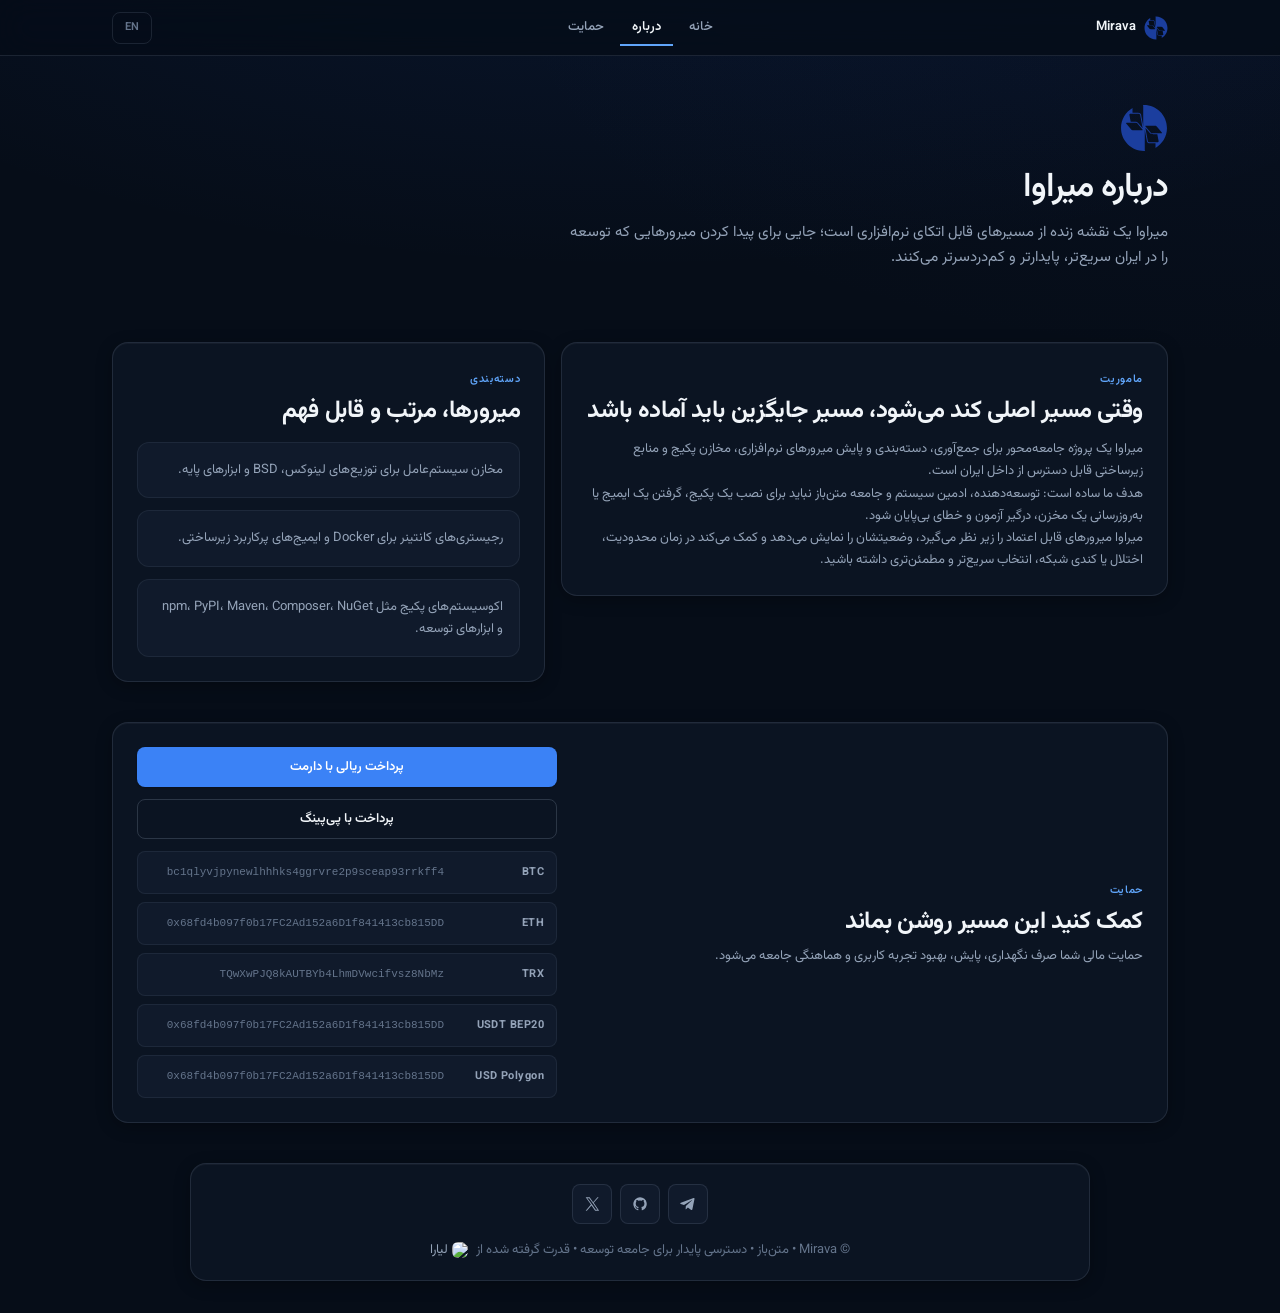
==== commit bc9b5e38: "feat: improve ui" ====
--- a/about.html
+++ b/about.html
@@ -5,6 +5,12 @@
     <title>درباره میراوا</title>
     <meta name="viewport" content="width=device-width, initial-scale=1" />
     <link rel="icon" type="image/svg+xml" href="images/logo.svg" />
+    <link rel="preconnect" href="https://fonts.googleapis.com" />
+    <link rel="preconnect" href="https://fonts.gstatic.com" crossorigin />
+    <link
+      href="https://fonts.googleapis.com/css2?family=Inter:wght@400;500;600;700&family=Vazirmatn:wght@400;500;600;700&display=swap"
+      rel="stylesheet"
+    />
     <link rel="stylesheet" href="style.css" />
   </head>
 
--- a/style.css
+++ b/style.css
@@ -1,3006 +1,201 @@
+/* ==========================================================================
+   Mirava Design System — Enterprise dark theme (8px grid)
+   ========================================================================== */
+
 :root {
-  /* Core palette */
+  /* Spacing */
+  --space-1: 4px;
+  --space-2: 8px;
+  --space-3: 12px;
+  --space-4: 16px;
+  --space-5: 20px;
+  --space-6: 24px;
+  --space-8: 32px;
+  --space-10: 40px;
+  --space-12: 48px;
+  --space-16: 64px;
+
+  /* Background */
+  --bg-base: #060d18;
+  --bg-elevated: #0b1422;
+  --bg-surface: #101a2b;
+  --bg-muted: #152033;
+  --bg-hover: #1a2740;
+
+  /* Border */
+  --border-subtle: rgba(148, 163, 184, 0.1);
+  --border-default: rgba(148, 163, 184, 0.16);
+  --border-strong: rgba(148, 163, 184, 0.24);
+
+  /* Text */
+  --text-primary: #f1f5f9;
+  --text-secondary: #94a3b8;
+  --text-tertiary: #64748b;
+  --text-disabled: #475569;
+
+  /* Brand */
+  --brand-50: rgba(59, 130, 246, 0.08);
+  --brand-100: rgba(59, 130, 246, 0.14);
+  --brand-400: #60a5fa;
+  --brand-500: #3b82f6;
+  --brand-600: #2563eb;
+
+  /* Status */
+  --status-up: #34d399;
+  --status-up-muted: #10b981;
+  --status-up-bg: rgba(52, 211, 153, 0.1);
+  --status-down: #f87171;
+  --status-down-muted: #ef4444;
+  --status-down-bg: rgba(248, 113, 113, 0.1);
+  --status-warn: #fbbf24;
+  --status-warn-bg: rgba(251, 191, 36, 0.1);
+  --status-checking: #94a3b8;
+  --status-checking-bg: rgba(148, 163, 184, 0.1);
+
+  /* Radius */
+  --radius-sm: 6px;
+  --radius-md: 8px;
+  --radius-lg: 12px;
+  --radius-xl: 16px;
+
+  /* Shadow */
+  --shadow-sm: 0 1px 2px rgba(0, 0, 0, 0.24);
+  --shadow-md: 0 4px 16px rgba(0, 0, 0, 0.28);
+  --shadow-lg: 0 8px 32px rgba(0, 0, 0, 0.36);
+  --shadow-inset: inset 0 1px 0 rgba(255, 255, 255, 0.04);
+
+  /* Typography */
+  --font-sans-fa: "Vazirmatn", "IRANSans", system-ui, sans-serif;
+  --font-sans-en: "Inter", system-ui, -apple-system, "Segoe UI", sans-serif;
+  --font-sans: var(--font-sans-fa);
+  --font-mono: ui-monospace, "SF Mono", "Cascadia Code", monospace;
+
+  --text-xs: 0.6875rem;
+  --text-sm: 0.8125rem;
+  --text-base: 0.9375rem;
+  --text-lg: 1.0625rem;
+  --text-xl: 1.25rem;
+  --text-2xl: 1.5rem;
+  --text-3xl: 2rem;
+  --text-4xl: 2.5rem;
+
+  --leading-tight: 1.25;
+  --leading-normal: 1.55;
+  --leading-relaxed: 1.7;
+
+  --weight-medium: 500;
+  --weight-semibold: 600;
+  --weight-bold: 700;
+
+  /* Layout */
+  --content-max: 1104px;
+  --header-h: 56px;
+  --topbar-offset: 56px;
+
+  /* Motion */
+  --ease-out: cubic-bezier(0.16, 1, 0.3, 1);
+  --duration-fast: 120ms;
+  --duration-normal: 200ms;
+
+  /* Legacy aliases */
+  --page-bg: var(--bg-base);
+  --panel: var(--bg-elevated);
+  --panel-soft: var(--bg-surface);
+  --line: var(--border-default);
+  --ink-strong: var(--text-primary);
+  --ink-body: #cbd5e1;
+  --ink-muted: var(--text-secondary);
+  --blue: var(--brand-400);
+  --green: var(--status-up);
+  --red: var(--status-down);
+  --amber: var(--status-warn);
+  --text-main: var(--text-primary);
+  --text-muted: var(--text-secondary);
+  --text-soft: var(--text-tertiary);
+  --success: var(--status-up);
+  --danger: var(--status-down);
   --white: #ffffff;
-  --black: #000000;
-  --ink: #231f20;
-  --indigo: #262261;
-  --indigo-glass: rgba(38, 34, 97, 0.37);
-  --taupe: #9a8479;
-
-  /* Backgrounds */
-  --bg-deep: #020b18;
-  --bg-soft: #0a1230;
-
-  /* Text */
-  --text-main: #e8ebff;
-  --text-muted: #b7bbff;
-  --text-soft: #9aa0ff;
-
-  /* Glass */
-  --border-glass: rgba(255, 255, 255, 0.18);
-  --glass-bg: rgba(38, 34, 97, 0.18);
-
-  /* Glow */
-  --glow-indigo: rgba(38, 34, 97, 0.65);
-  --glow-taupe: rgba(154, 132, 121, 0.55);
-
-  /* Status */
-  --success: #7ef2c2;
-  --danger: #ff7a7a;
-}
-
-/* ---------------- RESET ---------------- */
-* {
+  --taupe: var(--text-tertiary);
+}
+
+/* ==========================================================================
+   Reset & base
+   ========================================================================== */
+
+*,
+*::before,
+*::after {
   margin: 0;
   padding: 0;
   box-sizing: border-box;
-  font-family: system-ui, -apple-system, sans-serif;
+}
+
+html {
+  scroll-padding-top: var(--topbar-offset);
+  -webkit-font-smoothing: antialiased;
+  -moz-osx-font-smoothing: grayscale;
 }
 
 body {
   min-height: 100vh;
-  color: var(--text-main);
-  background:
-    radial-gradient(circle at top, var(--bg-soft), var(--bg-deep));
-}
-
-/* ---------------- BACKGROUND FX ---------------- */
+  font-family: var(--font-sans);
+  font-size: var(--text-base);
+  line-height: var(--leading-normal);
+  color: var(--ink-body);
+  background: var(--bg-base);
+  overflow-x: hidden;
+}
+
+html[dir="ltr"] body {
+  font-family: var(--font-sans-en);
+  letter-spacing: -0.011em;
+}
+
+html[dir="rtl"] body {
+  font-family: var(--font-sans-fa);
+}
+
+:focus {
+  outline: none;
+}
+
+:focus-visible {
+  outline: 2px solid var(--brand-400);
+  outline-offset: 2px;
+}
+
+img,
+svg {
+  display: block;
+  max-width: 100%;
+}
+
+button,
+input,
+select,
+textarea {
+  font: inherit;
+  color: inherit;
+}
+
+/* ==========================================================================
+   Background
+   ========================================================================== */
+
 .bg {
   position: fixed;
   inset: 0;
+  z-index: -1;
   background:
-    linear-gradient(120deg, var(--indigo-glass), transparent),
-    linear-gradient(300deg, rgba(154, 132, 121, 0.18), transparent);
-  z-index: -1;
-}
-
-/* ---------------- GLASS ---------------- */
-.glass {
-  background: linear-gradient(
-    135deg,
-    rgba(30, 60, 114, 0.35),
-    rgba(42, 82, 152, 0.25)
-  );
-  backdrop-filter: blur(14px);
-  -webkit-backdrop-filter: blur(14px);
-  border: 1px solid rgba(255, 255, 255, 0.15);
-  border-radius: 18px;
-}
-
-/* ---------------- HERO ---------------- */
-.hero {
-    margin: 2rem auto 2rem;
-    padding: 3rem 2rem;
-    max-width: 1000px;
-    text-align: center;
-    display: flex;
-    justify-content: center;
-    align-items: center;
-    flex-direction: column;
-    gap: 1.8rem;
-    background: linear-gradient(135deg, rgba(30, 60, 114, 0.35), rgba(42, 82, 152, 0.25));
-    box-shadow: 0 20px 60px rgba(0,0,0,0.5);
-}
-
-.hero-content {
-    display: flex;
-    align-items: center;
-    flex-direction: column;
-    gap: 1.5rem;
-}
-
-.logo {
-    width: 100px;
-    height: 100px;
-    object-fit: contain;
-    border-radius: 20px;
-    border: 2px solid rgba(255,255,255,0.3);
-    box-shadow: 0 0 25px rgba(0,150,255,0.4);
-    transition: transform 0.3s ease, box-shadow 0.3s ease;
-}
-
-.logo:hover {
-    transform: scale(1.1) rotate(-3deg);
-    box-shadow: 0 0 35px rgba(0,200,255,0.6);
-}
-
-.hero-text h1 {
-    font-size: 3.4rem;
-    color: var(--white);
-    letter-spacing: 1px;
-}
-
-.hero-text p {
-    font-size: 1.2rem;
-    color: var(--text-soft);
-    max-width: 650px;
-    margin: 0 auto;
-    line-height: 1.6;
-}
-
-.hero-btn {
-    margin-top: 1rem;
-    padding: 12px 28px;
-    font-size: 1rem;
-    color: var(--white);
-    background: rgba(0,150,255,0.6);
-    border-radius: 12px;
-    text-decoration: none;
-    font-weight: 600;
-    transition: background 0.3s ease, transform 0.3s ease;
-}
-
-.hero-btn:hover {
-    background: rgba(0,200,255,0.8);
-    transform: scale(1.05);
-}
-
-/* ---------------- SECTIONS ---------------- */
-.section {
-  max-width: 1100px;
-  margin: 2.5rem auto;
-  padding: 0 1.5rem;
-}
-
-.section h2 {
-  font-size: 2rem;
-  margin-bottom: 1.6rem;
-  color: var(--text-muted);
-}
-
-/* MIRROR CARDS GRID */
-.mirror-grid {
-  display: grid;
-  grid-template-columns: repeat(3, 1fr); /* 3 cards per row */
-}
-/* MIRROR CARD */
-.mirror-card {
-  padding: 16px;
-  cursor: pointer;
-  position: relative;
-  min-height: 240px;
-  border-radius: 16px;
-  transition: transform 0.3s ease, box-shadow 0.3s ease;
-}
-
-.mirror-card:hover {
-  transform: translateY(-6px) scale(1.02);
-  box-shadow: 0 20px 50px rgba(0, 150, 255, 0.35);
-}
-
-/* TITLE & DESCRIPTION */
-.mirror-card h3 {
-  margin-bottom: 6px;
-  font-size: 1.15rem;
-  color: var(--text-main);
-}
-
-.mirror-card .desc {
-  font-size: 0.85rem;
-  color: var(--text-soft);
-  line-height: 1.4;
-  margin-bottom: 8px;
-}
-
-/* PACKAGES */
-.packages {
-  display: flex;
-  flex-wrap: wrap;
-  gap: 6px;
-  margin-top: 8px;
-}
-
-.package {
-  padding: 4px 8px;
-  font-size: 0.7rem;
-  border-radius: 999px;
-  background: rgba(255,255,255,0.07);
-  border: 1px solid rgba(255,255,255,0.15);
-  color: var(--text-muted);
-}
-
-/* STATUS */
-.status {
-  margin-top: 6px;
-  font-size: 0.8rem;
-}
-
-.status.checking {
-  color: var(--text-soft);
-  animation: pulse 1.5s infinite;
-}
-
-.status.up {
-  color: var(--success);
-}
-
-.status.down {
-  color: var(--danger);
-}
-
-@keyframes pulse {
-  0% { opacity: 0.4; }
-  50% { opacity: 1; }
-  100% { opacity: 0.4; }
-}
-
-/* MIRROR LINK */
-.mirror-link {
-  display: block;
-  font-size: 0.75rem;
-  color: var(--taupe);
-  margin-top: 6px;
-  word-break: break-all;
-}
-
-/* COPY TOAST */
-.copy-toast {
-  position: fixed;
-  bottom: 20px;
-  left: 50%;
-  transform: translateX(-50%) translateY(20px);
-  padding: 8px 14px;
-  font-size: 0.8rem;
-  opacity: 0;
+    radial-gradient(ellipse 80% 50% at 50% -20%, rgba(37, 99, 235, 0.12), transparent),
+    radial-gradient(ellipse 60% 40% at 100% 0%, rgba(30, 58, 138, 0.08), transparent),
+    var(--bg-base);
   pointer-events: none;
-  border-radius: 12px;
-  transition: all 0.3s ease;
-  z-index: 999;
-}
-
-.copy-toast.show {
-  opacity: 1;
-  transform: translateX(-50%) translateY(0);
-}
-
-/* ---------- Contributors ---------- */
-.contributors a {
-  display: inline-flex;
-  align-items: center;
-  text-decoration: none;
-  color: inherit;
-}
-
-.contributors a:visited,
-.contributors a:hover,
-.contributors a:active {
-  text-decoration: none;
-}
-
-.contributors img {
-  width: 68px;
-  height: 68px;
-  border-radius: 50%;
-  border: 2px solid rgba(255, 255, 255, 0.45);
-  transition:
-    transform 0.35s ease,
-    box-shadow 0.35s ease;
-
-  backface-visibility: hidden;
-  will-change: transform;
-}
-/* ---------------- LINKS ---------------- */
-.card a {
-  display: block;
-  margin-top: 0.9rem;
-  color: var(--taupe);
-  text-decoration: none;
-  word-break: break-all;
-}
-
-.card a:hover {
-  text-decoration: underline;
-}
-
-/* ---------------- STATUS ---------------- */
-.status {
-  margin-top: 10px;
-  font-weight: bold;
-}
-
-.status.checking {
-  color: #facc15;
-}
-
-.status.up {
-  color: #22c55e;
-  text-shadow: 0 0 12px rgba(34, 197, 94, 0.7);
-}
-
-.status.checking {
-  color: var(--text-soft);
-  animation: pulse 1.5s infinite;
-}
-
-.status.up {
-  color: var(--success);
-  text-shadow: 0 0 14px rgba(126, 242, 194, 0.8);
-}
-
-.status.down {
-  color: var(--danger);
-  text-shadow: 0 0 14px rgba(255, 122, 122, 0.7);
-}
-
-@keyframes pulse {
-  0% { opacity: 0.4; }
-  50% { opacity: 1; }
-  100% { opacity: 0.4; }
-}
-
-/* ---------------- CONTRIBUTORS ---------------- */
-.contributors {
-  display: flex;
-  gap: 1.1rem;
-  padding: 1.6rem;
-  justify-content: center;
-  flex-wrap: wrap;
-}
-
-.contributors a {
-  display: inline-block;
-}
-
-.contributors img {
-  width: 68px;
-  height: 68px;
-  border-radius: 50%;
-  border: 2px solid rgba(255, 255, 255, 0.45);
-  transition:
-    transform 0.35s ease,
-    box-shadow 0.35s ease;
-}
-
-
-/* ---------------- TEXT ---------------- */
-.thanks {
-  margin-top: 1.1rem;
-  text-align: center;
-  color: var(--text-soft);
-}
-
-/* ---------------- FOOTER ---------------- */
-.footer {
-  margin: 2.5rem auto 2rem;
-  padding: 1.2rem;
-  max-width: 900px;
-  text-align: center;
-  font-size: 0.9rem;
-  color: var(--taupe);
-}
-
-.dashboard table tbody tr {
-  transition: transform 0.2s, background 0.3s;
-}
-
-.dashboard table tbody tr:hover {
-  transform: translateY(-2px);
-  background: rgba(255,255,255,0.05);
-  cursor: pointer;
-}
-
-/* Toast */
-.toast {
-  position: fixed;
-  bottom: 30px;
-  left: 50%;
-  transform: translateX(-50%);
-  background: #262261cc;
-  color: #fff;
-  padding: 0.6rem 1rem;
-  border-radius: 8px;
-  opacity: 0;
-  pointer-events: none;
-  transition: opacity 0.3s;
-  font-size: 0.9rem;
-}
-
-/* History dots + hover tooltip */
-.history-dot[data-url]:hover::after {
-  content: attr(data-url);
-  position: absolute;
-  background: rgba(0,0,0,0.85);
-  color: #fff;
-  padding: 2px 6px;
-  font-size: 0.7rem;
-  border-radius: 4px;
-  white-space: nowrap;
-  z-index: 99;
-  top: -25px;
-  left: 50%;
-  transform: translateX(-50%);
-}
-
-#mirrorTable {
-  width: 100%;
-  border-collapse: collapse;
-  text-align: left;
-}
-
-#mirrorTable th, #mirrorTable td {
-  padding: 0.8rem 1rem;
-  border-bottom: 1px solid rgba(255,255,255,0.15);
-  color: var(--text-main);
-}
-
-#mirrorTable th {
-  color: var(--text-soft);
-  font-weight: 600;
-}
-
-.status-dot {
-  width: 14px;
-  height: 14px;
-  border-radius: 50%;
-  display: inline-block;
-  margin-right: 0.6rem;
-}
-
-.status-history {
-  display: flex;
-  gap: 4px;
-}
-
-.status-history span {
-  width: 10px;
-  height: 10px;
-  border-radius: 50%;
-  display: inline-block;
-}
-
-
-.dashboard {
-  max-width: 1100px;
-  margin: 0 auto;
-  padding: 2rem;
-  overflow-x: auto;
-}
-
-#mirrorTable {
-  width: 100%;
-  border-collapse: collapse;
-  text-align: center;
-}
-
-#mirrorTable th, #mirrorTable td {
-  padding: 0.8rem 0.6rem;
-  border-bottom: 1px solid rgba(255,255,255,0.15);
-  color: #eaf3ff;
-  font-size: 0.95rem;
-}
-
-#mirrorTable th {
-  font-weight: 600;
-  color: #9ecbff;
-}
-
-/* History dots */
-.history-dot {
-  width: 12px;
-  height: 12px;
-  border-radius: 50%;
-  display: inline-block;
-  margin: 1px;
-  cursor: pointer;
-  transition: transform 0.2s;
-}
-
-.history-dot:hover {
-  transform: scale(1.4);
-}
-
-.history-dot[data-url]:hover::after {
-  content: attr(data-url);
-  position: absolute;
-  background: rgba(0,0,0,0.85);
-  color: #fff;
-  padding: 2px 6px;
-  font-size: 0.7rem;
-  border-radius: 4px;
-  white-space: nowrap;
-  z-index: 99;
-  top: -25px;
-  left: 50%;
-  transform: translateX(-50%);
-}
-
-/* Circular status */
-.status-circle {
-  width: 40px;
-  height: 40px;
-  border-radius: 50%;
-  border: 2px solid rgba(255,255,255,0.3);
-  position: relative;
-  margin: 0 auto;
-  background: rgba(38,34,97,0.3);
-  box-shadow: inset 0 0 8px rgba(0,0,0,0.6);
-}
-
-.status-circle span {
-  position: absolute;
-  inset: 50%;
-  width: 10px;
-  height: 10px;
-  border-radius: 50%;
-  transform: translate(-50%, -50%);
-  background: #ff6b6b;
-  box-shadow: 0 0 8px rgba(255,107,107,0.7);
-}
-
-/* Status text / hints */
-.status-text {
-  font-size: 0.85rem;
-  color: #9bbcff;
-  text-align: left;
-}
-
-/* ---------------- MEDIA QUERIES ---------------- */
-
-/* Tablets / Medium screens */
-@media (max-width: 992px) {
-.footer {
-  margin-left: 1rem;
-  margin-right: 1rem;
-}
-  .hero {
-    padding: 2.5rem 1.5rem;
-     margin-left: 1rem;
-  margin-right: 1rem;
-  }
-
-  .hero-text h1 {
-    font-size: 2.8rem;
-  }
-
-  .hero-text p {
-    font-size: 1.1rem;
-    max-width: 500px;
-  }
-
-  .mirror-grid {
-    grid-template-columns: repeat(2, 1fr); /* 2 cards per row */
-    gap: 16px;
-  }
-
-  .mirror-card {
-    min-height: 220px;
-  }
-}
-
-/* Small tablets / large phones */
-@media (max-width: 768px) {
-  .hero {
-    padding: 2rem 1rem;
-  }
-
-  .hero-text h1 {
-    font-size: 2.4rem;
-  }
-
-  .hero-text p {
-    font-size: 1rem;
-    max-width: 420px;
-  }
-
-  .mirror-grid {
-    grid-template-columns: 1fr; /* 1 card per row */
-    gap: 14px;
-  }
-
-  .mirror-card {
-    min-height: 200px;
-  }
-
-  .hero-btn {
-    padding: 10px 22px;
-    font-size: 0.95rem;
-  }
-}
-
-/* Mobile phones / small screens */
-@media (max-width: 480px) {
-  .hero {
-    padding: 1.8rem 1rem;
-    gap: 1.2rem;
-  }
-
-  .hero-text h1 {
-    font-size: 2rem;
-  }
-
-  .hero-text p {
-    font-size: 0.95rem;
-    max-width: 300px;
-  }
-
-  .hero-btn {
-    padding: 8px 20px;
-    font-size: 0.9rem;
-  }
-
-  .mirror-card {
-    padding: 14px;
-    min-height: 180px;
-  }
-
-  .mirror-card h3 {
-    font-size: 1rem;
-  }
-
-  .mirror-card .desc {
-    font-size: 0.8rem;
-  }
-
-  .package {
-    font-size: 0.65rem;
-    padding: 3px 6px;
-  }
-}
-
-
-/* Search Bar Styling */
-.search-container {
-  margin-bottom: 20px; /* Space below the search bar */
-  text-align: center; /* Center the search bar */
-}
-
-.search-input {
-  width: 80%; /* Adjust width as needed */
-  max-width: 500px; /* Maximum width for larger screens */
-  padding: 12px 20px;
-  border: none; /* Remove default border */
-  border-radius: 25px; /* Rounded corners for a beautiful look */
-  font-size: 16px;
-  color: #e0e0e0; /* Light text color */
-  background-color: rgba(255, 255, 255, 0.1); /* Subtle background */
-  backdrop-filter: blur(10px); /* Glassmorphism effect */
-  box-shadow: 0 4px 6px rgba(0, 0, 0, 0.1); /* Soft shadow */
-  transition: all 0.3s ease; /* Smooth transitions */
-}
-
-.search-input::placeholder {
-  color: rgba(255, 255, 255, 0.7); /* Lighter placeholder text */
-}
-
-.search-input:focus {
-  outline: none; /* Remove outline on focus */
-  background-color: rgba(255, 255, 255, 0.2); /* Slightly more opaque on focus */
-  box-shadow: 0 6px 10px rgba(0, 0, 0, 0.2); /* Stronger shadow on focus */
-}
-
-/* Responsive adjustments */
-@media (max-width: 600px) {
-  .search-input {
-    width: 90%;
-    padding: 10px 15px;
-    font-size: 14px;
-  }
-}
-
-/* Assuming you have a class for mirror cards like .mirror-card */
-.mirror-card {
-  /* Add styles for your mirror cards if not already present */
-  background-color: rgba(255, 255, 255, 0.05); /* Example styling */
-  border-radius: 10px;
-  padding: 15px;
-  margin: 10px;
-  transition: transform 0.2s ease, box-shadow 0.2s ease;
-}
-
-.mirror-card:hover {
-  transform: translateY(-5px);
-  box-shadow: 0 8px 15px rgba(0, 0, 0, 0.2);
-}
-
-/* Assuming you have a container for mirror cards like #mirrorCards */
-.mirror-grid {
-  display: grid;
-  grid-template-columns: repeat(auto-fill, minmax(280px, 1fr));
-}
-
-/* Style for the glass effect if not already defined */
-.glass {
-  background: rgba(255, 255, 255, 0.08);
-  backdrop-filter: blur(8px);
-  -webkit-backdrop-filter: blur(8px); /* For Safari */
-  border: 1px solid rgba(255, 255, 255, 0.1);
-  box-shadow: 0 4px 6px rgba(0,0,0,0.1);
-}
-
-
-/* Suggestion Button Styles */
-.suggestion-fab {
-  position: fixed;
-  bottom: 30px;
-  right: 30px;
-  z-index: 100;
-}
-
-.suggest-btn {
-  background: linear-gradient(135deg, #4dffb8, #00d4ff);
-  border: none;
-  padding: 12px 24px;
-  border-radius: 50px;
-  cursor: pointer;
-  font-weight: bold;
-  color: #000;
-  transition: transform 0.3s ease, box-shadow 0.3s ease;
-  box-shadow: 0 4px 15px rgba(77, 255, 184, 0.3);
-}
-
-.suggest-btn:hover {
-  transform: scale(1.05);
-  box-shadow: 0 6px 20px rgba(77, 255, 184, 0.5);
-}
-
-/* Modal Styles */
-.modal {
-  display: none;
-  position: fixed;
-  z-index: 1000;
-  left: 0;
-  top: 0;
-  width: 100%;
-  height: 100%;
-  background-color: rgba(0, 0, 0, 0.7);
-  backdrop-filter: blur(5px);
-}
-
-.modal-content {
-  background: rgba(20, 20, 40, 0.95);
-  margin: 5% auto;
-  padding: 30px;
-  border-radius: 20px;
-  width: 90%;
-  max-width: 600px;
-  max-height: 85vh;
-  overflow-y: auto;
-  position: relative;
-  animation: modalSlideIn 0.3s ease;
-}
-
-@keyframes modalSlideIn {
-  from {
-    transform: translateY(-50px);
-    opacity: 0;
-  }
-  to {
-    transform: translateY(0);
-    opacity: 1;
-  }
-}
-
-.close-modal {
-  position: absolute;
-  right: 20px;
-  top: 20px;
-  font-size: 28px;
-  font-weight: bold;
-  cursor: pointer;
-  color: #fff;
-  transition: color 0.3s;
-}
-
-.close-modal:hover {
-  color: #ff6b6b;
-}
-
-.modal-content h2 {
-  margin-bottom: 20px;
-  color: #4dffb8;
-}
-
-.form-group {
-  margin-bottom: 20px;
-}
-
-.form-group label {
-  display: block;
-  margin-bottom: 8px;
-  font-weight: 500;
-  color: #fff;
-}
-
-.form-group input,
-.form-group textarea {
-  width: 100%;
-  padding: 10px;
-  border: 1px solid rgba(255, 255, 255, 0.2);
-  border-radius: 8px;
-  background: rgba(255, 255, 255, 0.1);
-  color: #fff;
-  font-size: 14px;
-}
-
-.form-group input:focus,
-.form-group textarea:focus {
-  outline: none;
-  border-color: #4dffb8;
-}
-
-.submit-suggestion {
-  background: linear-gradient(135deg, #4dffb8, #00d4ff);
-  color: #000;
-  padding: 12px 24px;
-  border: none;
-  border-radius: 8px;
-  cursor: pointer;
-  font-weight: bold;
-  width: 100%;
-  transition: transform 0.3s;
-}
-
-.submit-suggestion:hover {
-  transform: translateY(-2px);
-}
-
-/* ---------------- MIRAVA POLISH ---------------- */
-body {
-  overflow-x: hidden;
-}
-
-.hero {
-  position: relative;
-  overflow: hidden;
-}
-
-.hero::before {
-  content: "";
-  position: absolute;
-  inset: -30%;
-  background:
-    radial-gradient(circle at 35% 40%, rgba(77,255,184,0.18), transparent 20%),
-    conic-gradient(from 120deg, transparent, rgba(0,212,255,0.12), transparent 38%);
-  opacity: 0.85;
-  pointer-events: none;
-}
-
-.hero-content {
-  position: relative;
-  z-index: 1;
-}
-
-.hero-actions {
-  display: flex;
-  justify-content: center;
-  margin-top: 1.4rem;
-}
-
-.hero-text p {
-  direction: ltr;
-}
-
-.hero-btn {
-  margin-top: 0;
-  display: inline-flex;
-  align-items: center;
-  gap: 0.55rem;
-  color: #021018;
-  background: linear-gradient(135deg, rgba(77,255,184,0.92), rgba(0,212,255,0.82));
-  box-shadow: 0 16px 38px rgba(0, 212, 255, 0.22);
-}
-
-.hero-btn:hover {
-  background: linear-gradient(135deg, #7ef2c2, #35d7ff);
-}
-
-.hero-btn svg,
-.payment-btn svg,
-.social-links svg {
-  width: 1.1rem;
-  height: 1.1rem;
-  fill: currentColor;
-}
-
-.eyebrow {
-  display: inline-flex;
-  margin-bottom: 0.5rem;
-  font-size: 0.76rem;
-  letter-spacing: 0.08em;
-  text-transform: uppercase;
-  color: var(--success);
-}
-
-.support-section {
-  margin-top: 1.5rem;
-}
-
-.support-card {
-  display: flex;
-  justify-content: space-between;
-  align-items: center;
-  gap: 1.4rem;
-  padding: 1.6rem;
-}
-
-.support-card h2 {
-  margin-bottom: 0.55rem;
-  color: var(--white);
-}
-
-.support-card p {
-  color: var(--text-soft);
-  line-height: 1.75;
-}
-
-.payment-btn {
-  display: inline-flex;
-  align-items: center;
-  justify-content: center;
-  gap: 0.55rem;
-  min-width: 150px;
-  padding: 0.85rem 1.25rem;
-  border-radius: 14px;
-  color: #05101a;
-  background: linear-gradient(135deg, #7ef2c2, #00d4ff);
-  text-decoration: none;
-  font-weight: 800;
-  box-shadow: 0 18px 40px rgba(0,212,255,0.2);
-  transition: transform 0.25s ease, box-shadow 0.25s ease;
-}
-
-.payment-btn:hover {
-  transform: translateY(-2px);
-  box-shadow: 0 24px 50px rgba(0,212,255,0.28);
-}
-
-.footer a {
-  color: var(--white);
-  text-decoration: none;
-}
-
-.footer a:hover {
-  color: var(--success);
-}
-
-.social-links {
-  display: flex;
-  justify-content: center;
-  gap: 0.75rem;
-  margin-bottom: 0.9rem;
-}
-
-.social-links a {
-  width: 42px;
-  height: 42px;
-  display: inline-flex;
-  align-items: center;
-  justify-content: center;
-  border-radius: 50%;
-  color: var(--text-main);
-  background: rgba(255,255,255,0.08);
-  border: 1px solid rgba(255,255,255,0.12);
-  transition: transform 0.25s ease, background 0.25s ease, color 0.25s ease;
-}
-
-.social-links a:hover {
-  transform: translateY(-3px);
-  background: rgba(126,242,194,0.12);
-  color: var(--success);
-}
-
-@media (max-width: 768px) {
-  .section {
-    margin: 2rem auto;
-    padding: 0 1rem;
-  }
-
-  .section h2 {
-    font-size: 1.55rem;
-  }
-
-  .dashboard {
-    padding: 1rem;
-  }
-
-  .support-card {
-    align-items: stretch;
-    flex-direction: column;
-  }
-
-  .payment-btn {
-    width: 100%;
-  }
-}
-
-@media (max-width: 480px) {
-  body {
-    font-size: 15px;
-  }
-
-  .hero {
-    margin-top: 1rem;
-  }
-
-  .logo {
-    width: 78px;
-    height: 78px;
-    border-radius: 16px;
-  }
-
-  .hero-actions,
-  .hero-btn {
-    width: 100%;
-  }
-
-  .hero-btn {
-    justify-content: center;
-    padding: 10px 16px;
-  }
-
-  #mirrorTable thead {
-    display: none;
-  }
-
-  #mirrorTable,
-  #mirrorTable tbody,
-  #mirrorTable tr,
-  #mirrorTable td {
-    display: block;
-    width: 100%;
-  }
-
-  #mirrorTable tr {
-    padding: 0.8rem 0;
-    border-bottom: 1px solid rgba(255,255,255,0.14);
-  }
-
-  #mirrorTable td {
-    border-bottom: 0;
-    padding: 0.35rem 0;
-    text-align: right;
-  }
-
-  #mirrorTable td::before {
-    content: attr(data-label);
-    display: block;
-    margin-bottom: 0.25rem;
-    color: var(--text-soft);
-    font-size: 0.7rem;
-    font-weight: 700;
-    letter-spacing: 0.04em;
-    text-transform: uppercase;
-  }
-
-  .history-cell {
-    text-align: right;
-  }
-
-  .status-circle {
-    width: 30px;
-    height: 30px;
-    margin: 0;
-    margin-left: auto;
-  }
-
-  .status-text {
-    text-align: right;
-  }
-
-  .suggestion-fab {
-    right: 14px;
-    bottom: 14px;
-    left: 14px;
-  }
-
-  .suggest-btn {
-    width: 100%;
-    padding: 11px 14px;
-  }
-
-  .footer {
-    line-height: 1.8;
-  }
-}
-
-/* ---------------- CLEAN DASHBOARD REFRESH ---------------- */
-:root {
-  --page-bg: #f7f8fc;
-  --panel: #ffffff;
-  --panel-soft: #fbfcff;
-  --line: #e6e9f2;
-  --ink-strong: #101342;
-  --ink-body: #26305f;
-  --ink-muted: #667095;
-  --blue: #2f6df6;
-  --green: #00b894;
-  --red: #ff5a6c;
-  --amber: #f5a524;
-}
-
-* {
-  font-family:
-    "Vazirmatn",
-    "IRANSans",
-    "Segoe UI",
-    Tahoma,
-    sans-serif;
-}
-
-body {
-  color: var(--ink-body);
-  background:
-    linear-gradient(180deg, #fff 0%, var(--page-bg) 36%, #fff 100%);
-}
-
-.bg {
-  background:
-    radial-gradient(circle at 10% 0%, rgba(47,109,246,0.08), transparent 28%),
-    radial-gradient(circle at 90% 18%, rgba(0,184,148,0.08), transparent 24%);
-}
-
-.glass,
-.hero,
-.dashboard,
-.contributors,
-.support-card,
-.footer {
-  background: var(--panel);
-  border: 1px solid var(--line);
-  border-radius: 16px;
-  box-shadow: 0 18px 55px rgba(16, 19, 66, 0.07);
-  backdrop-filter: none;
-  -webkit-backdrop-filter: none;
-}
-
-.topbar {
-  position: relative;
-  z-index: 2;
-  display: flex;
-  align-items: center;
-  justify-content: space-between;
-  width: 100%;
-  max-width: 1100px;
-  margin: 0 auto 2.2rem;
-}
-
-.brand-mark {
-  display: inline-flex;
-  align-items: center;
-  gap: 0.65rem;
-  color: var(--ink-strong);
-  text-decoration: none;
-  font-weight: 800;
-}
-
-.brand-mark img {
-  width: 34px;
-  height: 34px;
-  border-radius: 10px;
-}
-
-.lang-toggle {
-  min-width: 48px;
-  height: 38px;
-  border: 1px solid var(--line);
-  border-radius: 999px;
-  background: #fff;
-  color: var(--ink-strong);
-  cursor: pointer;
-  font-weight: 800;
-}
-
-.hero {
-  max-width: 1100px;
-  margin: 1.2rem auto 2rem;
-  padding: 1.2rem 2rem 3rem;
-  color: var(--ink-body);
-}
-
-.hero::before {
-  inset: auto 10% -70px;
-  height: 160px;
-  background: linear-gradient(90deg, rgba(47,109,246,0.08), rgba(0,184,148,0.08));
-  border-radius: 999px;
-  filter: blur(25px);
-}
-
-.logo {
-  width: 88px;
-  height: 88px;
-  border: 1px solid var(--line);
-  box-shadow: none;
-}
-
-.logo:hover {
-  transform: translateY(-2px);
-  box-shadow: 0 18px 30px rgba(16, 19, 66, 0.1);
-}
-
-.hero-text h1 {
-  color: var(--ink-strong);
-  letter-spacing: 0;
-}
-
-.hero-text p {
-  color: var(--ink-muted);
-  direction: inherit;
-}
-
-.hero-btn,
-.suggest-btn,
-.payment-btn {
-  background: var(--ink-strong);
-  color: #fff;
-  border-radius: 999px;
-  box-shadow: 0 12px 28px rgba(16, 19, 66, 0.18);
-}
-
-.hero-btn:hover,
-.suggest-btn:hover,
-.payment-btn:hover {
-  background: #1f2872;
-  transform: translateY(-2px);
-}
-
-.suggestion-fab {
-  bottom: 24px;
-}
-
-.section {
-  max-width: 1120px;
-}
-
-.section-title {
-  margin-bottom: 1.2rem;
-}
-
-.center-title {
-  text-align: center;
-}
-
-.section h2,
-.support-card h2,
-.chart-header h3 {
-  color: var(--ink-strong);
-}
-
-.eyebrow {
-  color: var(--blue);
-  letter-spacing: 0;
-}
-
-.controls-section {
-  display: grid;
-  grid-template-columns: minmax(260px, 1fr) auto;
-  gap: 1rem;
-  align-items: center;
-  margin-top: 1rem;
-}
-
-.search-input,
-.filter-select {
-  height: 48px;
-  border: 1px solid var(--line);
-  border-radius: 14px;
-  background: #fff;
-  color: var(--ink-body);
-  box-shadow: 0 10px 28px rgba(16,19,66,0.05);
-}
-
-.search-input {
-  width: 100%;
-  max-width: none;
-  padding: 0 1rem;
-}
-
-.search-input::placeholder {
-  color: var(--ink-muted);
-}
-
-.filters {
-  display: flex;
-  gap: 0.75rem;
-}
-
-.filter-select {
-  min-width: 170px;
-  padding: 0 0.8rem;
-}
-
-.mirror-grid {
-  gap: 1rem;
-}
-
-.mirror-card {
-  min-height: 0;
-  margin: 0;
-  padding: 1rem;
-  border: 1px solid var(--line);
-  border-radius: 16px;
-  background: var(--panel);
-  color: var(--ink-body);
-  box-shadow: 0 14px 40px rgba(16,19,66,0.06);
-}
-
-.mirror-card:hover {
-  transform: translateY(-4px);
-  box-shadow: 0 20px 44px rgba(16,19,66,0.1);
-}
-
-.mirror-card-head {
-  display: flex;
-  align-items: flex-start;
-  justify-content: space-between;
-  gap: 0.75rem;
-}
-
-.mirror-card h3 {
-  color: var(--ink-strong);
-  line-height: 1.45;
-}
-
-.mirror-card .desc,
-.support-card p {
-  color: var(--ink-muted);
-}
-
-.status-pill {
-  flex: 0 0 auto;
-  display: inline-flex;
-  align-items: center;
-  min-height: 26px;
-  padding: 0.25rem 0.6rem;
-  border-radius: 999px;
-  font-size: 0.72rem;
-  font-weight: 800;
-  background: #eef1f7;
-  color: var(--ink-muted);
-}
-
-.status-pill.up {
-  background: rgba(0,184,148,0.1);
-  color: #00866c;
-}
-
-.status-pill.down {
-  background: rgba(255,90,108,0.1);
-  color: #d7374b;
-}
-
-.status-pill.checking {
-  background: rgba(245,165,36,0.12);
-  color: #a96c00;
-}
-
-.package {
-  background: #f3f5fb;
-  border-color: #e2e6f1;
-  color: var(--ink-body);
-}
-
-.mirror-link {
-  color: var(--blue);
-}
-
-.charts-shell {
-  display: grid;
-  gap: 1rem;
-}
-
-.status-charts {
-  display: grid;
-  grid-template-columns: repeat(2, minmax(0, 1fr));
-  gap: 1rem;
-}
-
-.chart-card {
-  padding: 1rem;
-  border: 1px solid var(--line);
-  border-radius: 16px;
-  background: var(--panel);
-  box-shadow: 0 18px 55px rgba(16,19,66,0.06);
-}
-
-.chart-header {
-  display: flex;
-  align-items: flex-start;
-  justify-content: space-between;
-  gap: 1rem;
-  margin-bottom: 0.75rem;
-}
-
-.chart-header h3 {
-  margin: 0;
-  font-size: 1rem;
-}
-
-.chart-header strong {
-  color: var(--blue);
-  font-size: 1.25rem;
-}
-
-.line-chart {
-  width: 100%;
-  height: 180px;
-  overflow: visible;
-}
-
-.chart-grid line {
-  stroke: #dde3ef;
-  stroke-width: 1;
-}
-
-.chart-area {
-  fill: rgba(47,109,246,0.12);
-}
-
-.chart-line {
-  fill: none;
-  stroke: var(--blue);
-  stroke-width: 3;
-  stroke-linecap: round;
-  stroke-linejoin: round;
-}
-
-.chart-legend {
-  display: flex;
-  flex-wrap: wrap;
-  gap: 0.8rem;
-  color: var(--ink-muted);
-  font-size: 0.85rem;
-}
-
-.legend-dot {
-  display: inline-block;
-  width: 9px;
-  height: 9px;
-  margin-inline-end: 0.35rem;
-  border-radius: 50%;
-}
-
-.legend-dot.up {
-  background: var(--green);
-}
-
-.legend-dot.down {
-  background: var(--red);
-}
-
-.support-card {
-  box-shadow: 0 18px 55px rgba(16,19,66,0.06);
-}
-
-.footer {
-  color: var(--ink-muted);
-}
-
-.footer a,
-.social-links a {
-  color: var(--ink-strong);
-}
-
-.social-links a {
-  background: #fff;
-  border-color: var(--line);
-}
-
-.social-links a:hover {
-  color: var(--blue);
-  background: #f5f7ff;
-}
-
-.copy-toast {
-  background: var(--ink-strong);
-  color: #fff;
-}
-
-.empty-state {
-  grid-column: 1 / -1;
-  padding: 1.4rem;
-  text-align: center;
-  color: var(--ink-muted);
-  border: 1px dashed var(--line);
-  border-radius: 16px;
-  background: #fff;
-}
-
-html[dir="ltr"] .hero,
-html[dir="ltr"] .support-section {
-  direction: ltr;
-}
-
-@media (max-width: 820px) {
-  .controls-section {
-    grid-template-columns: 1fr;
-  }
-
-  .filters {
-    display: grid;
-    grid-template-columns: 1fr 1fr;
-  }
-
-  .status-charts {
-    grid-template-columns: 1fr;
-  }
-}
-
-@media (max-width: 520px) {
-  .hero {
-    padding: 1rem 1rem 2rem;
-    margin: 0.75rem 0.75rem 1.5rem;
-  }
-
-  .topbar {
-    margin-bottom: 1.5rem;
-  }
-
-  .hero-text h1 {
-    font-size: 2.25rem;
-  }
-
-  .filters {
-    grid-template-columns: 1fr;
-  }
-
-  .filter-select,
-  .search-input {
-    width: 100%;
-    min-width: 0;
-  }
-
-  .mirror-grid {
-    grid-template-columns: 1fr;
-  }
-
-  .chart-card,
-  .support-card {
-    padding: 1rem;
-  }
-
-  .suggestion-fab {
-    right: 12px;
-    left: 12px;
-    bottom: 12px;
-  }
-}
-
-/* ---------------- DARK OBSERVABILITY THEME ---------------- */
-:root {
-  --page-bg: #071018;
-  --panel: #0d1722;
-  --panel-soft: #111f2d;
-  --line: rgba(139, 168, 197, 0.18);
-  --ink-strong: #f4f8fb;
-  --ink-body: #d7e2eb;
-  --ink-muted: #8ea2b4;
-  --blue: #6ea8ff;
-  --green: #2ee59d;
-  --red: #ff5d73;
-  --amber: #ffc857;
-}
-
-body {
-  color: var(--ink-body);
-  background:
-    radial-gradient(circle at 18% -8%, rgba(46, 229, 157, 0.12), transparent 34%),
-    radial-gradient(circle at 88% 5%, rgba(110, 168, 255, 0.12), transparent 30%),
-    linear-gradient(180deg, #050a10 0%, #08121b 38%, #050a10 100%);
-}
-
-.bg {
-  background:
-    linear-gradient(rgba(255,255,255,0.025) 1px, transparent 1px),
-    linear-gradient(90deg, rgba(255,255,255,0.025) 1px, transparent 1px);
-  background-size: 44px 44px;
-  mask-image: linear-gradient(to bottom, #000, transparent 82%);
-}
-
-.glass,
-.hero,
-.dashboard,
-.contributors,
-.support-card,
-.footer,
-.mirror-card,
-.chart-card,
-.uptime-card {
-  background:
-    linear-gradient(180deg, rgba(18, 31, 44, 0.95), rgba(9, 18, 28, 0.96));
-  border-color: var(--line);
-  box-shadow:
-    0 22px 70px rgba(0, 0, 0, 0.38),
-    inset 0 1px 0 rgba(255, 255, 255, 0.04);
-}
-
-.topbar {
-  border-bottom: 1px solid rgba(139, 168, 197, 0.12);
-  padding-bottom: 1rem;
-}
-
-.brand-mark,
-.footer a,
-.social-links a,
-.section h2,
-.support-card h2,
-.chart-header h3,
-.uptime-head h3,
-.hero-text h1,
-.mirror-card h3 {
-  color: var(--ink-strong);
-}
-
-.lang-toggle,
-.search-input,
-.filter-select {
-  color: var(--ink-body);
-  background: rgba(8, 17, 27, 0.78);
-  border-color: var(--line);
-  box-shadow: inset 0 1px 0 rgba(255,255,255,0.04);
-}
-
-.search-input::placeholder {
-  color: var(--ink-muted);
-}
-
-.hero {
-  background:
-    radial-gradient(circle at 50% 0%, rgba(110, 168, 255, 0.14), transparent 42%),
-    linear-gradient(180deg, rgba(18, 31, 44, 0.92), rgba(8, 16, 25, 0.94));
-}
-
-.hero::before {
-  background: linear-gradient(90deg, rgba(46,229,157,0.16), rgba(110,168,255,0.12));
-}
-
-.logo,
-.brand-mark img {
-  border-color: rgba(139,168,197,0.24);
-  background: rgba(255,255,255,0.03);
-}
-
-.hero-text p,
-.mirror-card .desc,
-.support-card p,
-.thanks,
-.footer,
-.chart-legend,
-.uptime-head p,
-.uptime-score span {
-  color: var(--ink-muted);
-}
-
-.hero-btn,
-.suggest-btn,
-.payment-btn {
-  background: linear-gradient(135deg, #2ee59d, #6ea8ff);
-  color: #031018;
-  box-shadow: 0 14px 32px rgba(46, 229, 157, 0.16);
-}
-
-.hero-btn:hover,
-.suggest-btn:hover,
-.payment-btn:hover {
-  background: linear-gradient(135deg, #75f0bd, #9dc4ff);
-}
-
-.eyebrow {
-  color: var(--green);
-}
-
-.package {
-  color: #b7c7d8;
-  background: rgba(139,168,197,0.09);
-  border-color: rgba(139,168,197,0.15);
-}
-
-.mirror-link {
-  color: #82b7ff;
-}
-
-.status-pill {
-  background: rgba(139,168,197,0.12);
-  color: var(--ink-muted);
-}
-
-.status-pill.up {
-  background: rgba(46,229,157,0.12);
-  color: var(--green);
-}
-
-.status-pill.down {
-  background: rgba(255,93,115,0.12);
-  color: var(--red);
-}
-
-.status-pill.checking {
-  background: rgba(255,200,87,0.13);
-  color: var(--amber);
-}
-
-.charts-shell {
-  gap: 1.2rem;
-}
-
-.status-charts {
-  grid-template-columns: 1fr;
-}
-
-.uptime-card {
-  padding: 1.15rem;
-  border: 1px solid var(--line);
-  border-radius: 18px;
-}
-
-.uptime-head {
-  display: flex;
-  justify-content: space-between;
-  gap: 1rem;
-  align-items: flex-start;
-  margin-bottom: 1rem;
-}
-
-.uptime-head h3 {
-  margin: 0.15rem 0 0.35rem;
-  font-size: 1.25rem;
-}
-
-.uptime-score {
-  min-width: 116px;
-  padding: 0.85rem 0.95rem;
-  border: 1px solid rgba(46,229,157,0.24);
-  border-radius: 16px;
-  text-align: center;
-  background:
-    radial-gradient(circle at 50% 0%, rgba(46,229,157,0.18), transparent 70%),
-    rgba(46,229,157,0.06);
-}
-
-.uptime-score strong {
-  display: block;
-  color: var(--green);
-  font-size: 2rem;
-  line-height: 1;
-}
-
-.timeline-chart {
-  position: relative;
-  min-height: 285px;
-  padding: 1rem 0.65rem 0.7rem;
-  border: 1px solid rgba(139,168,197,0.14);
-  border-radius: 16px;
-  overflow: hidden;
-  background:
-    linear-gradient(rgba(139,168,197,0.08) 1px, transparent 1px),
-    linear-gradient(90deg, rgba(139,168,197,0.07) 1px, transparent 1px),
-    linear-gradient(180deg, rgba(7,16,24,0.4), rgba(7,16,24,0.84));
-  background-size: 100% 56px, calc(100% / 12) 100%, 100% 100%;
-}
-
-.uptime-line {
-  position: absolute;
-  inset: 18px 10px 78px;
-  width: calc(100% - 20px);
-  height: 175px;
-  pointer-events: none;
-}
-
-.uptime-area {
-  fill: url(#uptimeFill);
-}
-
-.uptime-line-path {
-  fill: none;
-  stroke: var(--green);
-  stroke-width: 3;
-  stroke-linecap: round;
-  stroke-linejoin: round;
-  filter: drop-shadow(0 0 8px rgba(46,229,157,0.35));
-}
-
-.hour-bars {
-  position: absolute;
-  inset: 42px 14px 18px;
-  display: grid;
-  grid-template-columns: repeat(24, minmax(6px, 1fr));
-  align-items: end;
-  gap: 0.35rem;
-}
-
-.hour-slot {
-  position: relative;
-  display: flex;
-  flex-direction: column;
-  justify-content: flex-end;
-  gap: 2px;
-  height: 205px;
-  min-width: 0;
-}
-
-.hour-slot span {
-  display: block;
-  width: 100%;
-  min-height: 2px;
-  border-radius: 999px 999px 3px 3px;
-}
-
-.up-bar {
-  background: linear-gradient(180deg, #65ffc0, var(--green));
-  box-shadow: 0 0 14px rgba(46,229,157,0.28);
-}
-
-.down-bar {
-  background: linear-gradient(180deg, #ff8a99, var(--red));
-  opacity: 0.9;
-}
-
-.hour-slot.current::after {
-  content: "";
-  position: absolute;
-  inset-inline: -3px;
-  bottom: 27px;
-  height: 1px;
-  background: rgba(255,255,255,0.42);
-}
-
-.hour-slot small {
-  position: absolute;
-  bottom: -2px;
-  inset-inline-start: 50%;
-  transform: translateX(-50%);
-  color: var(--ink-muted);
-  font-size: 0.62rem;
-  white-space: nowrap;
-}
-
-.legend-dot.up {
-  background: var(--green);
-  box-shadow: 0 0 8px rgba(46,229,157,0.55);
-}
-
-.legend-dot.down {
-  background: var(--red);
-  box-shadow: 0 0 8px rgba(255,93,115,0.45);
-}
-
-.current-hour {
-  margin-inline-start: auto;
-}
-
-.social-links a {
-  background: rgba(139,168,197,0.08);
-  border-color: var(--line);
-}
-
-.social-links a:hover {
-  background: rgba(110,168,255,0.12);
-  color: var(--blue);
-}
-
-.empty-state {
-  background: rgba(13,23,34,0.78);
-  color: var(--ink-muted);
-  border-color: var(--line);
-}
-
-@media (max-width: 640px) {
-  .uptime-head {
-    flex-direction: column;
-  }
-
-  .uptime-score {
-    width: 100%;
-  }
-
-  .timeline-chart {
-    min-height: 245px;
-  }
-
-  .hour-bars {
-    gap: 0.18rem;
-    inset: 38px 10px 18px;
-  }
-
-  .hour-slot {
-    height: 172px;
-  }
-
-  .hour-slot small {
-    font-size: 0.55rem;
-  }
-
-  .current-hour {
-    margin-inline-start: 0;
-  }
-}
-
-/* ---------------- INDIGO MONITORING PANEL ---------------- */
-:root {
-  --page-bg: #020b18;
-  --panel: #0b1530;
-  --panel-soft: #111d3b;
-  --line: rgba(169, 185, 255, 0.16);
-  --ink-strong: #f7f8ff;
-  --ink-body: #dce4ff;
-  --ink-muted: #9fa9da;
-  --blue: #7aa7ff;
-  --green: #7ef2c2;
-  --red: #ff7a7a;
-  --amber: #facc15;
-}
-
-body {
-  color: var(--ink-body);
-  background:
-    radial-gradient(circle at 50% -10%, rgba(38,34,97,0.62), transparent 34%),
-    radial-gradient(circle at 8% 12%, rgba(42,82,152,0.24), transparent 28%),
-    linear-gradient(180deg, #020817 0%, #070f29 45%, #020b18 100%);
-}
-
-.bg {
-  background:
-    linear-gradient(120deg, rgba(38,34,97,0.38), transparent 46%),
-    linear-gradient(300deg, rgba(42,82,152,0.22), transparent 44%),
-    radial-gradient(circle at 80% 20%, rgba(122,167,255,0.12), transparent 24%);
-  background-size: auto;
-  mask-image: none;
-}
-
-.glass,
-.hero,
-.dashboard,
-.contributors,
-.support-card,
-.footer,
-.mirror-card,
-.chart-card,
-.uptime-card,
-.featured-monitor {
-  background:
-    linear-gradient(135deg, rgba(18, 31, 76, 0.9), rgba(10, 17, 45, 0.94));
-  border-color: var(--line);
-  box-shadow:
-    0 24px 80px rgba(0, 0, 0, 0.46),
-    inset 0 1px 0 rgba(255,255,255,0.05);
-}
-
-.hero {
-  background:
-    radial-gradient(circle at 50% 0%, rgba(122,167,255,0.17), transparent 42%),
-    linear-gradient(135deg, rgba(30, 60, 114, 0.38), rgba(38, 34, 97, 0.62));
-}
-
-.hero::before {
-  background: linear-gradient(90deg, rgba(122,167,255,0.18), rgba(154,132,121,0.12));
-}
-
-.topbar {
-  border-bottom-color: rgba(169,185,255,0.13);
-}
-
-.hero-btn,
-.suggest-btn,
-.payment-btn {
-  background: linear-gradient(135deg, #8db5ff, #4d6dff);
-  color: #061029;
-  box-shadow: 0 16px 40px rgba(77,109,255,0.22);
-}
-
-.hero-btn:hover,
-.suggest-btn:hover,
-.payment-btn:hover {
-  background: linear-gradient(135deg, #abc8ff, #6f8cff);
-}
-
-.eyebrow,
-.chart-header strong {
-  color: var(--blue);
-}
-
-.featured-monitor {
-  display: grid;
-  grid-template-columns: minmax(0, 1.35fr) minmax(320px, 0.9fr);
-  gap: 1rem;
-  padding: 1rem;
-  border: 1px solid var(--line);
-  border-radius: 20px;
-}
-
-.featured-chart,
-.featured-table-wrap {
-  min-width: 0;
-}
-
-.featured-table-wrap {
-  padding: 1rem;
-  border: 1px solid rgba(169,185,255,0.12);
-  border-radius: 16px;
-  background: rgba(4, 12, 33, 0.35);
-}
-
-.featured-table-head {
-  margin-bottom: 0.8rem;
-}
-
-.featured-table-head h3 {
-  margin: 0;
-  color: var(--ink-strong);
-  font-size: 1.1rem;
-}
-
-.featured-table {
-  display: grid;
-  gap: 0.65rem;
-}
-
-.featured-row {
-  display: grid;
-  grid-template-columns: minmax(0, 1fr) auto;
-  gap: 0.55rem 0.7rem;
-  align-items: center;
-  padding: 0.8rem;
-  border: 1px solid rgba(169,185,255,0.12);
-  border-radius: 14px;
-  background: rgba(13, 25, 62, 0.58);
-}
-
-.featured-row.up {
-  border-color: rgba(126,242,194,0.22);
-}
-
-.featured-row.down {
-  border-color: rgba(255,122,122,0.22);
-}
-
-.featured-main {
-  min-width: 0;
-}
-
-.featured-main strong,
-.featured-main small {
-  display: block;
-}
-
-.featured-main strong {
-  color: var(--ink-strong);
-  font-size: 0.95rem;
-  line-height: 1.45;
-}
-
-.featured-main small {
-  margin-top: 0.2rem;
-  color: var(--ink-muted);
-  font-size: 0.72rem;
-  overflow: hidden;
-  text-overflow: ellipsis;
-  white-space: nowrap;
-}
-
-.mini-history {
-  display: flex;
-  gap: 3px;
-  grid-column: 1 / -1;
-}
-
-.mini-history i {
-  width: 100%;
-  height: 5px;
-  border-radius: 999px;
-  background: rgba(169,185,255,0.18);
-}
-
-.mini-history i.up {
-  background: var(--green);
-  box-shadow: 0 0 8px rgba(126,242,194,0.35);
-}
-
-.mini-history i.down {
-  background: var(--red);
-  box-shadow: 0 0 8px rgba(255,122,122,0.28);
-}
-
-.featured-packages {
-  grid-column: 1 / -1;
-  display: flex;
-  flex-wrap: wrap;
-  gap: 0.35rem;
-}
-
-.featured-packages span {
-  padding: 0.25rem 0.5rem;
-  border: 1px solid rgba(169,185,255,0.14);
-  border-radius: 999px;
-  background: rgba(122,167,255,0.08);
-  color: #c9d5ff;
-  font-size: 0.68rem;
-}
-
-.uptime-card {
-  background: transparent;
-  border: 0;
-  box-shadow: none;
-}
-
-.uptime-score {
-  border-color: rgba(122,167,255,0.28);
-  background:
-    radial-gradient(circle at 50% 0%, rgba(122,167,255,0.22), transparent 72%),
-    rgba(122,167,255,0.07);
-}
-
-.uptime-score strong {
-  color: var(--blue);
-}
-
-.timeline-chart {
-  border-color: rgba(169,185,255,0.14);
-  background:
-    linear-gradient(rgba(169,185,255,0.07) 1px, transparent 1px),
-    linear-gradient(90deg, rgba(169,185,255,0.06) 1px, transparent 1px),
-    linear-gradient(180deg, rgba(12,24,58,0.46), rgba(3,9,26,0.88));
-  background-size: 100% 56px, calc(100% / 12) 100%, 100% 100%;
-}
-
-.uptime-line-path {
-  stroke: var(--blue);
-  filter: drop-shadow(0 0 8px rgba(122,167,255,0.4));
-}
-
-.up-bar {
-  background: linear-gradient(180deg, #b8caff, #708eff);
-  box-shadow: 0 0 14px rgba(122,167,255,0.28);
-}
-
-.down-bar {
-  background: linear-gradient(180deg, #ff9aa5, var(--red));
-}
-
-.legend-dot.up {
-  background: var(--blue);
-  box-shadow: 0 0 8px rgba(122,167,255,0.52);
-}
-
-.legend-dot.down {
-  background: var(--red);
-}
-
-@media (max-width: 920px) {
-  .featured-monitor {
-    grid-template-columns: 1fr;
-  }
-}
-
-@media (max-width: 520px) {
-  .featured-monitor,
-  .featured-table-wrap {
-    padding: 0.8rem;
-  }
-
-  .featured-row {
-    padding: 0.72rem;
-  }
-}
-.footer-text {
-  display: flex;
-  align-items: center;
-  justify-content: center;
-  gap: 6px;
-  flex-wrap: wrap;
-  text-align: center;
-}
-
-.footer-text a {
-  display: inline-flex;
-  align-items: center;
-  gap: 4px;
-  white-space: nowrap;
-  text-decoration: none;
-}
-
-.footer-text img {
-  display: block;
-  border-radius: 3px;
-}
-
-/* =============================================
-   PER-PACKAGE STATUS BADGES
-============================================= */
-
-.package.pkg-up {
-  border-color: rgba(126, 242, 194, 0.3);
-  background: rgba(126, 242, 194, 0.08);
-  color: #7ef2c2;
-}
-
-.package.pkg-up::before {
-  content: "● ";
-  font-size: 0.55em;
-  vertical-align: middle;
-}
-
-.package.pkg-down {
-  border-color: rgba(255, 122, 122, 0.3);
-  background: rgba(255, 122, 122, 0.08);
-  color: #ff7a7a;
-}
-
-.package.pkg-down::before {
-  content: "● ";
-  font-size: 0.55em;
-  vertical-align: middle;
-}
-
-.package.pkg-checking {
-  animation: pkg-pulse 1.8s ease-in-out infinite;
-  color: var(--ink-muted);
-}
-
-@keyframes pkg-pulse {
-  0%, 100% { opacity: 0.45; }
-  50% { opacity: 1; }
-}
-
-/* =============================================
-   SECTION SUBTITLE
-============================================= */
-
-.section-subtitle {
-  margin-top: 0.4rem;
-  color: var(--ink-muted);
-  font-size: 0.85rem;
-  max-width: 520px;
-}
-
-.center-title .section-subtitle {
-  margin-inline: auto;
-  text-align: center;
-}
-
-/* =============================================
-   STATUS GRID (24-HOUR HEATMAP)
-============================================= */
-
-/* Container */
-.status-grid {
-  padding: 0;
-  border-radius: 20px;
-  border: 1px solid var(--line);
-  position: relative;
-  overflow: visible;
-  background: linear-gradient(135deg, rgba(18,31,76,0.9), rgba(10,17,45,0.94));
-  box-shadow: 0 24px 80px rgba(0,0,0,0.46), inset 0 1px 0 rgba(255,255,255,0.05);
-}
-
-/* ── Headline banner ── */
-.sg-headline {
-  display: flex;
-  align-items: center;
-  gap: 0.65rem;
-  padding: 0.8rem 1.4rem;
-  border-bottom: 1px solid rgba(169,185,255,0.08);
-  border-radius: 20px 20px 0 0;
-}
-
-.sg-hl-dot {
-  width: 9px;
-  height: 9px;
-  border-radius: 50%;
-  flex-shrink: 0;
-}
-
-.sg-hl-ok   .sg-hl-dot { background: var(--green); box-shadow: 0 0 8px rgba(126,242,194,0.7); animation: live-pulse 2.5s ease-in-out infinite; }
-.sg-hl-warn .sg-hl-dot { background: #f5a623; box-shadow: 0 0 8px rgba(245,166,35,0.6); }
-.sg-hl-crit .sg-hl-dot { background: var(--red); box-shadow: 0 0 8px rgba(255,122,122,0.7); }
-
-.sg-hl-text {
-  font-size: 0.82rem;
-  font-weight: 600;
-  color: var(--ink-strong);
-}
-
-.sg-hl-ok   .sg-hl-text { color: #7ef2c2; }
-.sg-hl-warn .sg-hl-text { color: #f5c87a; }
-.sg-hl-crit .sg-hl-text { color: #ff9aa5; }
-
-.sg-hl-time {
-  margin-inline-start: auto;
-  font-size: 0.7rem;
-  color: var(--ink-muted);
-}
-
-/* ── Summary stats bar ── */
-.sg-summary {
-  display: flex;
-  align-items: center;
-  gap: 0;
-  padding: 0.9rem 1.4rem;
-  border-bottom: 1px solid rgba(169,185,255,0.08);
-}
-
-.sg-sum-item {
-  display: flex;
-  flex-direction: column;
-  align-items: center;
-  padding: 0 1.5rem;
-}
-
-.sg-sum-item:first-child { padding-inline-start: 0; }
-
-.sg-sum-num {
-  font-size: 1.6rem;
-  font-weight: 800;
-  color: var(--ink-strong);
-  line-height: 1;
-  font-variant-numeric: tabular-nums;
-  letter-spacing: -0.03em;
-}
-
-.sg-sum-lbl {
-  margin-top: 3px;
-  font-size: 0.62rem;
-  color: var(--ink-muted);
-  text-transform: uppercase;
-  letter-spacing: 0.06em;
-  white-space: nowrap;
-}
-
-.sg-sum-sep {
-  width: 1px;
-  height: 36px;
-  background: rgba(169,185,255,0.1);
-  flex-shrink: 0;
-}
-
-/* ── Grid layout ── */
-.sg-wrap {
-  display: flex;
-  flex-direction: column;
-  gap: 3px;
-  padding: 0.85rem 1.4rem;
-}
-
-.sg-head,
-.sg-row {
-  display: grid;
-  grid-template-columns: 148px 12px 1fr 54px 20px;
-  gap: 0 8px;
-  align-items: center;
-}
-
-.sg-head {
-  align-items: end;
-  padding-bottom: 6px;
-  margin-bottom: 2px;
-  border-bottom: 1px solid rgba(169,185,255,0.07);
-}
-
-.sg-label-ph { /* spacer */ }
-
-.sg-hour-labels,
-.sg-cells {
-  display: grid;
-  grid-template-columns: repeat(24, 1fr);
-  gap: 3px;
-}
-
-.sg-hour-label {
-  font-size: 0.56rem;
-  color: var(--ink-muted);
-  text-align: center;
-  overflow: hidden;
-  white-space: nowrap;
-  line-height: 1.2;
-}
-
-.sg-hour-label.sg-now {
-  color: var(--blue);
-  font-weight: 700;
-  font-size: 0.6rem;
-}
-
-.sg-pct-head {
-  font-size: 0.58rem;
-  color: var(--ink-muted);
-  text-align: center;
-  white-space: nowrap;
-  text-transform: uppercase;
-  letter-spacing: 0.04em;
-}
-
-/* ── Row wrap (for expand panel) ── */
-.sg-row-wrap {
-  border-radius: 10px;
-  transition: background 0.18s;
-}
-
-.sg-row-wrap:hover {
-  background: rgba(169,185,255,0.035);
-}
-
-.sg-row-wrap.sg-row-open {
-  background: rgba(122,167,255,0.05);
-  border: 1px solid rgba(122,167,255,0.12);
-  border-radius: 12px;
-  margin: 2px 0;
-}
-
-/* ── Data row ── */
-.sg-row {
-  padding: 5px 0;
-}
-
-.sg-row-clickable {
-  cursor: pointer;
-}
-
-/* ── Mirror label ── */
-.sg-label {
-  display: flex;
-  flex-direction: column;
-  min-width: 0;
-  padding: 2px 0;
-}
-
-.sg-name {
-  font-size: 0.8rem;
-  font-weight: 600;
-  color: var(--ink-strong);
-  white-space: nowrap;
-  overflow: hidden;
-  text-overflow: ellipsis;
-  line-height: 1.3;
-}
-
-.sg-url {
-  font-size: 0.62rem;
-  color: var(--ink-muted);
-  white-space: nowrap;
-  overflow: hidden;
-  text-overflow: ellipsis;
-  line-height: 1.3;
-}
-
-/* ── Live status dot ── */
-.sg-live {
-  width: 8px;
-  height: 8px;
-  border-radius: 50%;
-  background: rgba(169,185,255,0.18);
-  margin: 0 auto;
-  flex-shrink: 0;
-}
-
-.sg-live.up {
-  background: var(--green);
-  box-shadow: 0 0 6px rgba(126,242,194,0.55);
-  animation: live-pulse 2.5s ease-in-out infinite;
-}
-
-.sg-live.down {
-  background: var(--red);
-  box-shadow: 0 0 5px rgba(255,122,122,0.45);
-}
-
-@keyframes live-pulse {
-  0%, 100% { box-shadow: 0 0 4px rgba(126,242,194,0.35); }
-  50%       { box-shadow: 0 0 10px rgba(126,242,194,0.8); }
-}
-
-/* ── Cells ── */
-.sg-cell {
-  height: 26px;
-  border-radius: 5px;
-  cursor: default;
-  transition: transform 0.1s, filter 0.1s;
-  position: relative;
-}
-
-.sg-cell:hover {
-  transform: scaleY(1.35) scaleX(1.08);
-  z-index: 2;
-  filter: brightness(1.25);
-}
-
-.sg-up {
-  background: linear-gradient(180deg, rgba(160,255,220,0.9) 0%, var(--green) 100%);
-  box-shadow: 0 1px 4px rgba(126,242,194,0.22), inset 0 1px 0 rgba(255,255,255,0.18);
-}
-
-.sg-down {
-  background: linear-gradient(180deg, rgba(255,160,165,0.9) 0%, var(--red) 100%);
-  box-shadow: 0 1px 4px rgba(255,122,122,0.18), inset 0 1px 0 rgba(255,255,255,0.12);
-}
-
-.sg-nodata {
-  background: rgba(169,185,255,0.07);
-  border: 1px solid rgba(169,185,255,0.06);
-}
-
-.sg-est {
-  opacity: 0.35;
-}
-
-.sg-est:hover {
-  opacity: 0.65;
-}
-
-.sg-current {
-  outline: 2px solid rgba(122,167,255,0.55);
-  outline-offset: 1px;
-}
-
-/* ── Uptime % ── */
-.sg-pct {
-  font-size: 0.78rem;
-  font-weight: 700;
-  text-align: center;
-  font-variant-numeric: tabular-nums;
-  color: var(--ink-muted);
-  white-space: nowrap;
-}
-
-.sg-good { color: var(--green); }
-.sg-mid  { color: #f5a623; }
-.sg-bad  { color: var(--red); }
-
-/* ── Chevron ── */
-.sg-chevron {
-  display: flex;
-  align-items: center;
-  justify-content: center;
-  font-size: 1.1rem;
-  color: var(--ink-muted);
-  transition: transform 0.22s, color 0.18s;
-  user-select: none;
-}
-
-.sg-chevron.open {
-  transform: rotate(90deg);
-  color: var(--blue);
-}
-
-/* ── Package expand panel ── */
-.sg-pkg-panel {
-  display: flex;
-  flex-wrap: wrap;
-  align-items: center;
-  gap: 0.4rem;
-  padding: 0.55rem 0.8rem 0.75rem 1rem;
-  border-top: 1px solid rgba(169,185,255,0.07);
-  animation: sg-panel-open 0.18s ease;
-}
-
-.sg-pkg-panel.sg-hidden {
-  display: none;
-}
-
-@keyframes sg-panel-open {
-  from { opacity: 0; transform: translateY(-4px); }
-  to   { opacity: 1; transform: translateY(0); }
-}
-
-.sg-pkg-label {
-  font-size: 0.62rem;
-  color: var(--ink-muted);
-  text-transform: uppercase;
-  letter-spacing: 0.06em;
-  margin-inline-end: 0.3rem;
-  white-space: nowrap;
-}
-
-.sg-pkg-item {
-  display: inline-flex;
-  align-items: center;
-  gap: 5px;
-  padding: 0.22rem 0.6rem;
-  border-radius: 999px;
-  font-size: 0.7rem;
-  border: 1px solid rgba(169,185,255,0.14);
-  background: rgba(122,167,255,0.07);
-  color: #c9d5ff;
-  cursor: default;
-  transition: border-color 0.15s, background 0.15s;
-}
-
-.sg-pkg-dot {
-  width: 5px;
-  height: 5px;
-  border-radius: 50%;
-  background: currentColor;
-  flex-shrink: 0;
-}
-
-.sg-pkg-up {
-  border-color: rgba(126,242,194,0.3);
-  background: rgba(126,242,194,0.08);
-  color: #7ef2c2;
-}
-
-.sg-pkg-down {
-  border-color: rgba(255,122,122,0.3);
-  background: rgba(255,122,122,0.08);
-  color: #ff8a8a;
-}
-
-.sg-pkg-checking {
-  opacity: 0.55;
-  animation: pkg-pulse 1.8s ease-in-out infinite;
-}
-
-/* ── Legend ── */
-.sg-legend {
-  display: flex;
-  flex-wrap: wrap;
-  gap: 0.4rem 1.1rem;
-  align-items: center;
-  padding: 0.8rem 1.4rem 1rem;
-  border-top: 1px solid rgba(169,185,255,0.07);
-}
-
-.sg-legend-item {
-  display: flex;
-  align-items: center;
-  gap: 5px;
-  font-size: 0.68rem;
-  color: var(--ink-muted);
-}
-
-.sg-dot {
-  display: inline-block;
-  width: 10px;
-  height: 10px;
-  border-radius: 3px;
-  flex-shrink: 0;
-}
-
-.sg-dot.sg-up    { background: linear-gradient(180deg, rgba(160,255,220,0.9), var(--green)); }
-.sg-dot.sg-down  { background: linear-gradient(180deg, rgba(255,160,165,0.9), var(--red)); }
-.sg-dot.sg-nodata { background: rgba(169,185,255,0.1); border: 1px solid rgba(169,185,255,0.1); }
-.sg-dot.sg-est   { opacity: 0.38; }
-
-.sg-legend-pkg {
-  margin-inline-start: auto;
-  font-size: 0.68rem;
-  color: var(--ink-muted);
-  opacity: 0.6;
-}
-
-/* ── Rich tooltip ── */
-.sg-tooltip {
-  position: absolute;
-  padding: 0.55rem 0.9rem;
-  background: rgba(5,12,36,0.97);
-  border: 1px solid rgba(169,185,255,0.2);
-  border-radius: 12px;
-  pointer-events: none;
-  white-space: nowrap;
-  z-index: 300;
-  backdrop-filter: blur(14px);
-  box-shadow: 0 12px 36px rgba(0,0,0,0.55);
-}
-
-.sg-tooltip[hidden] { display: none; }
-
-.sg-tip-name {
-  font-size: 0.82rem;
-  font-weight: 700;
-  color: var(--ink-strong);
-  margin-bottom: 3px;
-}
-
-.sg-tip-time {
-  font-size: 0.68rem;
-  color: var(--ink-muted);
-  margin-bottom: 6px;
-}
-
-.sg-tip-status {
-  display: flex;
-  align-items: center;
-  gap: 6px;
-  font-size: 0.76rem;
-  font-weight: 600;
-}
-
-.sg-tip-dot {
-  width: 7px;
-  height: 7px;
-  border-radius: 50%;
-  background: currentColor;
-  flex-shrink: 0;
-}
-
-.sg-tip-up      { color: var(--green); }
-.sg-tip-down    { color: var(--red); }
-.sg-tip-nodata  { color: var(--ink-muted); }
-
-/* ── Responsive ── */
-@media (max-width: 780px) {
-  .sg-head,
-  .sg-row {
-    grid-template-columns: 110px 10px 1fr 42px 18px;
-    gap: 0 6px;
-  }
-  .sg-name { font-size: 0.74rem; }
-  .sg-url  { display: none; }
-  .sg-cell { height: 22px; }
-  .sg-sum-item { padding: 0 0.9rem; }
-  .sg-sum-num  { font-size: 1.2rem; }
-}
-
-@media (max-width: 480px) {
-  .sg-summary { flex-wrap: wrap; justify-content: center; }
-  .sg-head,
-  .sg-row {
-    grid-template-columns: 84px 8px 1fr 36px 16px;
-    gap: 0 5px;
-  }
-  .sg-cell { height: 17px; border-radius: 3px; }
-  .sg-cells { gap: 2px; }
-  .sg-hour-labels { gap: 2px; }
-  .sg-hour-label { font-size: 0.48rem; }
-  .sg-wrap { padding: 0.7rem 0.9rem; }
-  .sg-summary { padding: 0.7rem 0.9rem; }
-  .sg-headline { padding: 0.65rem 0.9rem; }
-  .sg-legend { padding: 0.65rem 0.9rem 0.8rem; }
-}
-
-/* ---------------- SITE NAV + CATEGORY FILTERS ---------------- */
-.site-nav {
-  display: inline-flex;
-  align-items: center;
-  justify-content: center;
-  gap: 0.35rem;
-  padding: 0.25rem;
-  border: 1px solid rgba(169,185,255,0.12);
-  border-radius: 999px;
-  background: rgba(6, 14, 35, 0.32);
-}
-
-.site-nav a {
-  display: inline-flex;
-  align-items: center;
-  min-height: 34px;
-  padding: 0 0.85rem;
-  border-radius: 999px;
-  color: var(--ink-body);
-  text-decoration: none;
-  font-size: 0.86rem;
-  font-weight: 700;
-  transition: background 0.2s ease, color 0.2s ease;
-}
-
-.site-nav a:hover,
-.site-nav a[aria-current="page"] {
-  color: var(--ink-strong);
-  background: rgba(122,167,255,0.14);
-}
-
-.controls-section {
-  grid-template-columns: 1fr auto;
-}
-
-.category-tabs {
-  grid-column: 1 / -1;
-  display: grid;
-  grid-template-columns: repeat(4, minmax(0, 1fr));
-  gap: 0.65rem;
-}
-
-.category-tab {
-  min-height: 54px;
-  padding: 0.65rem 0.9rem;
-  border: 1px solid rgba(169,185,255,0.16);
-  border-radius: 14px;
-  color: var(--ink-body);
-  background:
-    linear-gradient(180deg, rgba(18,31,76,0.72), rgba(10,17,45,0.76));
-  cursor: pointer;
-  font: inherit;
-  font-weight: 800;
-  transition: transform 0.2s ease, border-color 0.2s ease, background 0.2s ease;
-}
-
-.category-tab:hover {
-  transform: translateY(-2px);
-  border-color: rgba(122,167,255,0.34);
-}
-
-.category-tab.active {
-  color: #061029;
-  border-color: transparent;
-  background: linear-gradient(135deg, #8db5ff, #7ef2c2);
-}
-
-.donation-panel {
-  display: grid;
-  gap: 0.9rem;
-  min-width: min(460px, 100%);
-}
-
-.crypto-list {
-  display: grid;
-  gap: 0.45rem;
-}
-
-.crypto-list div {
-  display: grid;
-  grid-template-columns: 92px minmax(0, 1fr);
-  gap: 0.6rem;
-  align-items: center;
-  padding: 0.55rem 0.65rem;
-  border: 1px solid rgba(169,185,255,0.12);
-  border-radius: 12px;
-  background: rgba(4, 12, 33, 0.36);
-  cursor: copy;
-  transition: border-color 0.2s ease, background 0.2s ease;
-}
-
-.crypto-list div:hover {
-  border-color: rgba(122,167,255,0.34);
-  background: rgba(122,167,255,0.1);
-}
-
-.crypto-list strong {
-  color: var(--blue);
-  font-size: 0.75rem;
-}
-
-.crypto-list code {
-  color: var(--ink-body);
-  font-size: 0.72rem;
-  white-space: nowrap;
-  overflow: hidden;
-  text-overflow: ellipsis;
-}
-
-.about-page .hero {
-  text-align: start;
-}
-
-.about-layout {
-  display: grid;
-  grid-template-columns: minmax(0, 1.05fr) minmax(280px, 0.75fr);
-  gap: 1rem;
-  align-items: start;
-}
-
-.about-card {
-  padding: 1.4rem;
-}
-
-.about-card h2 {
-  margin-bottom: 0.75rem;
-}
-
-.about-card p {
-  color: var(--ink-muted);
-  line-height: 1.85;
-}
-
-.about-list {
-  display: grid;
-  gap: 0.75rem;
-  margin-top: 1rem;
-  list-style: none;
-}
-
-.about-list li {
-  padding: 0.8rem;
-  border: 1px solid rgba(169,185,255,0.12);
-  border-radius: 12px;
-  background: rgba(122,167,255,0.07);
-}
-
-@media (max-width: 820px) {
-  .topbar {
-    display: grid;
-    grid-template-columns: 1fr auto;
-    gap: 0.9rem;
-  }
-
-  .site-nav {
-    grid-column: 1 / -1;
-    grid-row: 2;
-    width: 100%;
-  }
-
-  .site-nav a {
-    flex: 1;
-    justify-content: center;
-  }
-
-  .category-tabs,
-  .about-layout {
-    grid-template-columns: 1fr;
-  }
-
-  .support-card {
-    grid-template-columns: 1fr;
-  }
-
-  .donation-panel {
-    min-width: 0;
-  }
-}
-
-@media (max-width: 520px) {
-  .category-tabs {
-    gap: 0.45rem;
-  }
-
-  .category-tab {
-    min-height: 46px;
-    padding: 0.55rem 0.5rem;
-    font-size: 0.78rem;
-  }
-
-  .crypto-list div {
-    grid-template-columns: 1fr;
-    gap: 0.25rem;
-  }
-}
-
-/* ---------------- FIXED CENTER HEADER ---------------- */
-html {
-  scroll-padding-top: 112px;
-}
-
-.topbar {
-  position: fixed;
-  top: 16px;
-  left: 50%;
-  z-index: 900;
-  width: min(1100px, calc(100% - 24px));
-  margin: 0;
-  padding: 0.85rem 1rem;
-  transform: translateX(-50%);
-  display: grid;
-  grid-template-columns: auto minmax(260px, 1fr) auto;
-  gap: 0.8rem;
-  align-items: center;
-  border: 1px solid var(--line);
-  border-radius: 16px;
-  background:
-    linear-gradient(135deg, rgba(18, 31, 76, 0.9), rgba(10, 17, 45, 0.94));
-  box-shadow:
-    0 14px 34px rgba(0, 0, 0, 0.24),
-    inset 0 1px 0 rgba(255,255,255,0.06);
-  backdrop-filter: blur(14px);
-  -webkit-backdrop-filter: blur(14px);
-}
-
-.hero {
-  padding-top: 6.9rem;
-  box-shadow:
-    0 18px 48px rgba(0, 0, 0, 0.32),
-    inset 0 1px 0 rgba(255,255,255,0.04);
-}
-
-.hero::before {
-  opacity: 0.45;
-}
-
-.brand-mark {
-  white-space: nowrap;
-}
-
-.payment-btn-secondary {
-  background: transparent;
-  color: var(--ink-strong);
-  border: 1px solid rgba(169,185,255,0.22);
-  box-shadow: none;
-}
-
-.payment-btn-secondary:hover {
-  color: #061029;
-  background: linear-gradient(135deg, #abc8ff, #6f8cff);
-}
-
-.logo:hover,
-.mirror-card:hover,
-.category-tab:hover,
-.payment-btn:hover,
-.hero-btn:hover,
-.suggest-btn:hover {
-  box-shadow: 0 14px 28px rgba(77,109,255,0.16);
-}
-
-.hero-btn,
-.suggest-btn,
-.payment-btn {
-  box-shadow: 0 10px 24px rgba(77,109,255,0.14);
-}
+}
+
+/* ==========================================================================
+   Shared surfaces
+   ========================================================================== */
 
 .glass,
 .dashboard,
@@ -3012,47 +207,2393 @@
 .uptime-card,
 .featured-monitor,
 .about-card,
+.status-grid,
+.modal-content {
+  background: var(--bg-elevated);
+  border: 1px solid var(--border-default);
+  border-radius: var(--radius-xl);
+  box-shadow: var(--shadow-md), var(--shadow-inset);
+}
+
+/* ==========================================================================
+   Topbar & navigation
+   ========================================================================== */
+
+.topbar {
+  position: fixed;
+  top: 0;
+  inset-inline: 0;
+  z-index: 900;
+  width: 100%;
+  min-height: var(--header-h);
+  margin: 0;
+  padding: 0 max(var(--space-6), calc((100% - var(--content-max)) / 2 + var(--space-6)));
+  display: grid;
+  grid-template-columns: 1fr auto 1fr;
+  align-items: center;
+  gap: var(--space-4);
+  border: none;
+  border-bottom: 1px solid var(--border-default);
+  border-radius: 0;
+  background: rgba(6, 13, 24, 0.82);
+  box-shadow: none;
+  backdrop-filter: blur(16px) saturate(1.2);
+  -webkit-backdrop-filter: blur(16px) saturate(1.2);
+}
+
+.brand-mark {
+  display: inline-flex;
+  align-items: center;
+  gap: var(--space-2);
+  justify-self: start;
+  color: var(--text-primary);
+  text-decoration: none;
+  font-size: var(--text-sm);
+  font-weight: var(--weight-semibold);
+  white-space: nowrap;
+  transition: color var(--duration-normal) var(--ease-out);
+}
+
+.brand-mark:hover {
+  color: var(--brand-400);
+}
+
+.brand-mark img {
+  width: 24px;
+  height: 24px;
+  border-radius: var(--radius-sm);
+}
+
+.site-nav {
+  display: inline-flex;
+  align-items: center;
+  justify-content: center;
+  justify-self: center;
+  gap: var(--space-1);
+  padding: 0;
+  border: none;
+  border-radius: 0;
+  background: transparent;
+}
+
+.site-nav a {
+  display: inline-flex;
+  align-items: center;
+  justify-content: center;
+  min-height: 36px;
+  padding: 0 var(--space-3);
+  border-radius: var(--radius-md);
+  color: var(--text-secondary);
+  text-decoration: none;
+  font-size: var(--text-sm);
+  font-weight: var(--weight-medium);
+  transition:
+    color var(--duration-normal) var(--ease-out),
+    background var(--duration-normal) var(--ease-out);
+}
+
+.site-nav a:hover {
+  color: var(--text-primary);
+  background: rgba(148, 163, 184, 0.06);
+}
+
+.site-nav a[aria-current="page"] {
+  color: var(--text-primary);
+  background: transparent;
+  font-weight: var(--weight-semibold);
+  box-shadow: inset 0 -2px 0 var(--brand-400);
+  border-radius: 0;
+}
+
+.lang-toggle {
+  justify-self: end;
+  min-width: 40px;
+  height: 32px;
+  padding: 0 var(--space-2);
+  border: 1px solid var(--border-default);
+  border-radius: var(--radius-md);
+  background: transparent;
+  color: var(--text-tertiary);
+  cursor: pointer;
+  font-size: var(--text-xs);
+  font-weight: var(--weight-semibold);
+  letter-spacing: 0.03em;
+  transition:
+    border-color var(--duration-normal) var(--ease-out),
+    color var(--duration-normal) var(--ease-out),
+    background var(--duration-normal) var(--ease-out);
+}
+
+.lang-toggle:hover {
+  color: var(--text-primary);
+  border-color: var(--border-strong);
+  background: rgba(148, 163, 184, 0.06);
+}
+
+/* ==========================================================================
+   Hero
+   ========================================================================== */
+
+.hero {
+  position: relative;
+  max-width: var(--content-max);
+  margin: 0 auto var(--space-6);
+  padding: calc(var(--header-h) + var(--space-12)) var(--space-6) var(--space-8);
+  text-align: center;
+  background: transparent;
+  border: none;
+  box-shadow: none;
+  border-radius: 0;
+}
+
+.hero::before {
+  content: none;
+}
+
+.hero-content {
+  position: relative;
+  z-index: 1;
+  display: flex;
+  flex-direction: column;
+  align-items: center;
+  gap: var(--space-4);
+  max-width: 640px;
+  margin: 0 auto;
+}
+
+.logo {
+  width: 48px;
+  height: 48px;
+  object-fit: contain;
+  border: none;
+  border-radius: var(--radius-md);
+  background: transparent;
+}
+
+.logo:hover {
+  transform: none;
+}
+
+.hero-text {
+  display: flex;
+  flex-direction: column;
+  align-items: center;
+  width: 100%;
+}
+
+.hero-text h1 {
+  font-size: clamp(1.75rem, 3.5vw, 2.125rem);
+  font-weight: var(--weight-semibold);
+  line-height: 1.2;
+  letter-spacing: -0.025em;
+  color: var(--text-primary);
+}
+
+.hero-text p {
+  max-width: 38rem;
+  margin: var(--space-3) auto 0;
+  font-size: var(--text-base);
+  line-height: 1.65;
+  color: var(--text-secondary);
+}
+
+.hero-actions {
+  display: flex;
+  justify-content: center;
+  margin-top: var(--space-5);
+}
+
+.hero-btn {
+  display: inline-flex;
+  align-items: center;
+  justify-content: center;
+  gap: var(--space-2);
+  min-height: 36px;
+  padding: 0 var(--space-4);
+  border: 1px solid var(--border-strong);
+  border-radius: var(--radius-md);
+  background: transparent;
+  color: var(--text-primary);
+  text-decoration: none;
+  font-size: var(--text-sm);
+  font-weight: var(--weight-medium);
+  cursor: pointer;
+  box-shadow: none;
+  transition:
+    background var(--duration-normal) var(--ease-out),
+    border-color var(--duration-normal) var(--ease-out);
+}
+
+.hero-btn:hover {
+  background: rgba(148, 163, 184, 0.08);
+  border-color: var(--border-strong);
+  transform: none;
+  box-shadow: none;
+}
+
+.suggest-btn,
+.payment-btn,
+.submit-suggestion,
+.suggest-btn.glass {
+  display: inline-flex;
+  align-items: center;
+  justify-content: center;
+  gap: var(--space-2);
+  min-height: 40px;
+  padding: 0 var(--space-5);
+  border: none;
+  border-radius: var(--radius-md);
+  background: var(--brand-500);
+  color: #fff;
+  text-decoration: none;
+  font-size: var(--text-sm);
+  font-weight: var(--weight-semibold);
+  cursor: pointer;
+  box-shadow: var(--shadow-sm);
+  transition:
+    background var(--duration-normal) var(--ease-out),
+    transform var(--duration-fast) var(--ease-out),
+    box-shadow var(--duration-normal) var(--ease-out);
+}
+
+.suggest-btn:hover,
+.payment-btn:hover,
+.submit-suggestion:hover,
+.suggest-btn.glass:hover {
+  background: var(--brand-600);
+  transform: translateY(-1px);
+  box-shadow: var(--shadow-md);
+  border: none;
+}
+
+.hero-btn svg,
+.payment-btn svg,
+.social-links svg {
+  width: 1rem;
+  height: 1rem;
+  fill: currentColor;
+  flex-shrink: 0;
+}
+
+.payment-btn-secondary {
+  background: transparent;
+  color: var(--text-primary);
+  border: 1px solid var(--border-strong);
+  box-shadow: none;
+}
+
+.payment-btn-secondary:hover {
+  background: var(--brand-50);
+  border-color: var(--brand-400);
+  color: var(--text-primary);
+}
+
+/* ==========================================================================
+   Sections & typography
+   ========================================================================== */
+
+.section {
+  max-width: var(--content-max);
+  margin: var(--space-10) auto;
+  padding: 0 var(--space-6);
+}
+
+.section-title {
+  margin-bottom: var(--space-5);
+}
+
+.section h2,
+.support-card h2,
+.chart-header h3,
+.about-card h2 {
+  font-size: var(--text-2xl);
+  font-weight: var(--weight-bold);
+  line-height: var(--leading-tight);
+  letter-spacing: -0.015em;
+  color: var(--text-primary);
+}
+
+.eyebrow {
+  display: inline-flex;
+  margin-bottom: var(--space-2);
+  font-size: var(--text-xs);
+  font-weight: var(--weight-semibold);
+  letter-spacing: 0.06em;
+  text-transform: uppercase;
+  color: var(--brand-400);
+}
+
+.section-subtitle {
+  margin-top: var(--space-2);
+  max-width: 520px;
+  font-size: var(--text-sm);
+  line-height: var(--leading-relaxed);
+  color: var(--text-secondary);
+}
+
+.center-title {
+  text-align: center;
+}
+
+.center-title .section-subtitle {
+  margin-inline: auto;
+}
+
+/* ==========================================================================
+   Controls — search, filters, category tabs
+   ========================================================================== */
+
+.controls-section {
+  display: grid;
+  grid-template-columns: 1fr auto;
+  gap: var(--space-3);
+  align-items: center;
+  margin-top: var(--space-4);
+}
+
+.category-tabs {
+  grid-column: 1 / -1;
+  display: grid;
+  grid-template-columns: repeat(4, minmax(0, 1fr));
+  gap: var(--space-2);
+}
+
+.category-tab {
+  min-height: 48px;
+  padding: var(--space-3) var(--space-4);
+  border: 1px solid var(--border-default);
+  border-radius: var(--radius-lg);
+  background: var(--bg-surface);
+  color: var(--text-secondary);
+  cursor: pointer;
+  font-weight: var(--weight-semibold);
+  font-size: var(--text-sm);
+  transition:
+    border-color var(--duration-normal) var(--ease-out),
+    background var(--duration-normal) var(--ease-out),
+    color var(--duration-normal) var(--ease-out);
+}
+
+.category-tab:hover {
+  border-color: var(--border-strong);
+  color: var(--text-primary);
+  background: var(--bg-hover);
+}
+
+.category-tab.active {
+  color: var(--text-primary);
+  border-color: var(--brand-400);
+  background: var(--brand-100);
+}
+
+.search-container {
+  margin-bottom: var(--space-5);
+  text-align: center;
+}
+
+.search-input,
+.filter-select {
+  height: 40px;
+  border: 1px solid var(--border-default);
+  border-radius: var(--radius-md);
+  background: var(--bg-surface);
+  color: var(--text-primary);
+  font-size: var(--text-sm);
+  transition:
+    border-color var(--duration-normal) var(--ease-out),
+    box-shadow var(--duration-normal) var(--ease-out);
+}
+
+.search-input {
+  width: 100%;
+  max-width: none;
+  padding: 0 var(--space-4);
+}
+
+.search-input::placeholder {
+  color: var(--text-tertiary);
+}
+
+.search-input:focus,
+.filter-select:focus {
+  border-color: var(--brand-400);
+  box-shadow: 0 0 0 3px var(--brand-50);
+}
+
+.filters {
+  display: flex;
+  gap: var(--space-2);
+}
+
+.filter-select {
+  min-width: 160px;
+  padding: 0 var(--space-3);
+  cursor: pointer;
+}
+
+/* ==========================================================================
+   Mirror cards
+   ========================================================================== */
+
+.mirror-grid {
+  display: grid;
+  grid-template-columns: repeat(3, 1fr);
+  gap: var(--space-3);
+}
+
+.mirror-card {
+  display: flex;
+  flex-direction: column;
+  gap: var(--space-3);
+  min-height: 0;
+  margin: 0;
+  padding: var(--space-4);
+  border-radius: var(--radius-lg);
+  cursor: pointer;
+  transition:
+    border-color var(--duration-normal) var(--ease-out),
+    background var(--duration-normal) var(--ease-out),
+    transform var(--duration-fast) var(--ease-out),
+    box-shadow var(--duration-normal) var(--ease-out);
+}
+
+.mirror-card:hover {
+  transform: translateY(-2px);
+  border-color: var(--border-strong);
+  background: var(--bg-surface);
+  box-shadow: var(--shadow-lg);
+}
+
+.mirror-card-head {
+  display: flex;
+  align-items: flex-start;
+  justify-content: space-between;
+  gap: var(--space-3);
+}
+
+.mirror-card h3 {
+  font-size: var(--text-base);
+  font-weight: var(--weight-semibold);
+  line-height: var(--leading-tight);
+  color: var(--text-primary);
+}
+
+.mirror-card .desc {
+  font-size: var(--text-sm);
+  line-height: var(--leading-relaxed);
+  color: var(--text-secondary);
+}
+
+.packages {
+  display: flex;
+  flex-wrap: wrap;
+  gap: var(--space-1);
+}
+
+.package {
+  padding: var(--space-1) var(--space-2);
+  border: 1px solid var(--border-subtle);
+  border-radius: var(--radius-sm);
+  background: var(--bg-muted);
+  color: var(--text-secondary);
+  font-size: var(--text-xs);
+  font-weight: var(--weight-medium);
+}
+
+.package.pkg-up {
+  border-color: rgba(52, 211, 153, 0.2);
+  background: var(--status-up-bg);
+  color: var(--status-up-muted);
+}
+
+.package.pkg-down {
+  border-color: rgba(248, 113, 113, 0.2);
+  background: var(--status-down-bg);
+  color: var(--status-down-muted);
+}
+
+.package.pkg-checking {
+  color: var(--text-tertiary);
+  animation: pkg-pulse 1.8s ease-in-out infinite;
+}
+
+@keyframes pkg-pulse {
+  0%, 100% { opacity: 0.5; }
+  50% { opacity: 1; }
+}
+
+.card-head-badges {
+  display: flex;
+  align-items: center;
+  gap: var(--space-2);
+  flex-wrap: wrap;
+  justify-content: flex-end;
+}
+
+.status-pill {
+  display: inline-flex;
+  align-items: center;
+  min-height: 22px;
+  padding: 0 var(--space-2);
+  border-radius: var(--radius-sm);
+  font-size: var(--text-xs);
+  font-weight: var(--weight-semibold);
+  background: var(--status-checking-bg);
+  color: var(--status-checking);
+}
+
+.status-pill.up {
+  background: var(--status-up-bg);
+  color: var(--status-up-muted);
+}
+
+.status-pill.down {
+  background: var(--status-down-bg);
+  color: var(--status-down-muted);
+}
+
+.status-pill.checking {
+  background: var(--status-warn-bg);
+  color: var(--status-warn);
+}
+
+.source-tag {
+  display: inline-flex;
+  align-items: center;
+  padding: var(--space-1) var(--space-2);
+  border-radius: var(--radius-sm);
+  font-size: var(--text-xs);
+  font-weight: var(--weight-semibold);
+  letter-spacing: 0.01em;
+  white-space: nowrap;
+}
+
+.source-mirror-ir {
+  background: var(--status-up-bg);
+  color: var(--status-up-muted);
+  border: 1px solid rgba(52, 211, 153, 0.18);
+}
+
+.source-mirror-intl {
+  background: var(--brand-50);
+  color: var(--brand-400);
+  border: 1px solid rgba(96, 165, 250, 0.18);
+}
+
+.source-original {
+  background: var(--status-warn-bg);
+  color: #d97706;
+  border: 1px solid rgba(251, 191, 36, 0.18);
+}
+
+.card-footer {
+  display: flex;
+  align-items: center;
+  justify-content: space-between;
+  gap: var(--space-2);
+  margin-top: auto;
+  padding-top: var(--space-2);
+  border-top: 1px solid var(--border-subtle);
+}
+
+.mirror-link {
+  flex: 1;
+  min-width: 0;
+  font-family: var(--font-mono);
+  font-size: var(--text-xs);
+  color: var(--text-tertiary);
+  word-break: break-all;
+}
+
+.copy-url-btn {
+  flex-shrink: 0;
+  display: inline-flex;
+  align-items: center;
+  justify-content: center;
+  width: 32px;
+  height: 32px;
+  border: 1px solid var(--border-default);
+  border-radius: var(--radius-md);
+  background: var(--bg-muted);
+  color: var(--text-secondary);
+  cursor: pointer;
+  transition:
+    background var(--duration-normal) var(--ease-out),
+    color var(--duration-normal) var(--ease-out),
+    border-color var(--duration-normal) var(--ease-out);
+}
+
+.copy-url-btn:hover {
+  background: var(--brand-50);
+  border-color: var(--brand-400);
+  color: var(--brand-400);
+}
+
+/* Legacy status classes */
+.status {
+  margin-top: var(--space-2);
+  font-size: var(--text-sm);
+  font-weight: var(--weight-semibold);
+}
+
+.status.checking {
+  color: var(--status-checking);
+  animation: pulse 1.5s infinite;
+}
+
+.status.up {
+  color: var(--status-up-muted);
+}
+
+.status.down {
+  color: var(--status-down-muted);
+}
+
+@keyframes pulse {
+  0%, 100% { opacity: 0.45; }
+  50% { opacity: 1; }
+}
+
+.card a {
+  display: block;
+  margin-top: var(--space-3);
+  color: var(--brand-400);
+  text-decoration: none;
+  word-break: break-all;
+}
+
+.card a:hover {
+  text-decoration: underline;
+}
+
+.empty-state {
+  grid-column: 1 / -1;
+  padding: var(--space-8) var(--space-6);
+  text-align: center;
+  font-size: var(--text-sm);
+  color: var(--text-secondary);
+  border: 1px dashed var(--border-default);
+  border-radius: var(--radius-lg);
+  background: var(--bg-surface);
+}
+
+/* ==========================================================================
+   Status grid (24-hour heatmap)
+   ========================================================================== */
+
 .status-grid {
-  box-shadow:
-    0 16px 46px rgba(0, 0, 0, 0.3),
-    inset 0 1px 0 rgba(255,255,255,0.04);
+  padding: 0;
+  border-radius: var(--radius-xl);
+  overflow: visible;
+}
+
+.sg-headline {
+  display: flex;
+  align-items: center;
+  gap: var(--space-3);
+  padding: var(--space-4) var(--space-5);
+  border-bottom: 1px solid var(--border-subtle);
+}
+
+.sg-hl-dot {
+  width: 8px;
+  height: 8px;
+  border-radius: 50%;
+  flex-shrink: 0;
+}
+
+.sg-hl-ok .sg-hl-dot {
+  background: var(--status-up);
+}
+
+.sg-hl-warn .sg-hl-dot {
+  background: var(--status-warn);
+}
+
+.sg-hl-crit .sg-hl-dot {
+  background: var(--status-down);
+}
+
+.sg-hl-text {
+  font-size: var(--text-sm);
+  font-weight: var(--weight-semibold);
+  color: var(--text-primary);
+}
+
+.sg-hl-ok .sg-hl-text { color: var(--status-up-muted); }
+.sg-hl-warn .sg-hl-text { color: #d97706; }
+.sg-hl-crit .sg-hl-text { color: var(--status-down-muted); }
+
+.sg-hl-time {
+  margin-inline-start: auto;
+  font-size: var(--text-xs);
+  color: var(--text-tertiary);
+}
+
+.sg-summary {
+  display: flex;
+  align-items: center;
+  padding: var(--space-4) var(--space-5);
+  border-bottom: 1px solid var(--border-subtle);
+}
+
+.sg-sum-item {
+  display: flex;
+  flex-direction: column;
+  align-items: center;
+  padding: 0 var(--space-5);
+}
+
+.sg-sum-item:first-child {
+  padding-inline-start: 0;
+}
+
+.sg-sum-num {
+  font-size: var(--text-2xl);
+  font-weight: var(--weight-bold);
+  line-height: 1;
+  color: var(--text-primary);
+  font-variant-numeric: tabular-nums;
+  letter-spacing: -0.02em;
+}
+
+.sg-sum-lbl {
+  margin-top: var(--space-1);
+  font-size: var(--text-xs);
+  font-weight: var(--weight-medium);
+  color: var(--text-tertiary);
+  text-transform: uppercase;
+  letter-spacing: 0.05em;
+  white-space: nowrap;
+}
+
+.sg-sum-sep {
+  width: 1px;
+  height: 32px;
+  background: var(--border-subtle);
+  flex-shrink: 0;
+}
+
+.sg-wrap {
+  display: flex;
+  flex-direction: column;
+  gap: var(--space-1);
+  padding: var(--space-4) var(--space-5);
+}
+
+.sg-head,
+.sg-row {
+  display: grid;
+  grid-template-columns: 148px 12px 1fr 52px 20px;
+  gap: 0 var(--space-2);
+  align-items: center;
+}
+
+.sg-head {
+  align-items: end;
+  padding-bottom: var(--space-2);
+  margin-bottom: var(--space-1);
+  border-bottom: 1px solid var(--border-subtle);
+}
+
+.sg-hour-labels,
+.sg-cells {
+  display: grid;
+  grid-template-columns: repeat(24, 1fr);
+  gap: 3px;
+}
+
+.sg-hour-label {
+  font-size: 0.5625rem;
+  font-weight: var(--weight-medium);
+  color: var(--text-tertiary);
+  text-align: center;
+  overflow: hidden;
+  white-space: nowrap;
+  line-height: 1.2;
+}
+
+.sg-hour-label.sg-now {
+  color: var(--brand-400);
+  font-weight: var(--weight-bold);
+}
+
+.sg-pct-head {
+  font-size: 0.5625rem;
+  font-weight: var(--weight-semibold);
+  color: var(--text-tertiary);
+  text-align: center;
+  text-transform: uppercase;
+  letter-spacing: 0.04em;
+  white-space: nowrap;
+}
+
+.sg-row-wrap {
+  border-radius: var(--radius-md);
+  transition: background var(--duration-normal) var(--ease-out);
+}
+
+.sg-row-wrap:hover {
+  background: rgba(148, 163, 184, 0.04);
+}
+
+.sg-row-wrap.sg-row-open {
+  background: var(--brand-50);
+  border: 1px solid var(--border-default);
+  border-radius: var(--radius-lg);
+  margin: var(--space-1) 0;
+}
+
+.sg-row {
+  padding: var(--space-1) 0;
+}
+
+.sg-row-clickable {
+  cursor: pointer;
+}
+
+.sg-label {
+  display: flex;
+  flex-direction: column;
+  min-width: 0;
+  padding: var(--space-1) 0;
+}
+
+.sg-name {
+  font-size: var(--text-sm);
+  font-weight: var(--weight-semibold);
+  color: var(--text-primary);
+  white-space: nowrap;
+  overflow: hidden;
+  text-overflow: ellipsis;
+  line-height: var(--leading-tight);
+}
+
+.sg-url {
+  font-family: var(--font-mono);
+  font-size: var(--text-xs);
+  color: var(--text-tertiary);
+  white-space: nowrap;
+  overflow: hidden;
+  text-overflow: ellipsis;
+}
+
+.sg-live {
+  width: 8px;
+  height: 8px;
+  border-radius: 50%;
+  background: var(--text-disabled);
+  margin: 0 auto;
+  flex-shrink: 0;
+}
+
+.sg-live.up {
+  background: var(--status-up);
+}
+
+.sg-live.down {
+  background: var(--status-down);
+}
+
+.sg-cell {
+  height: 24px;
+  border-radius: var(--radius-sm);
+  cursor: default;
+  transition: opacity var(--duration-fast) var(--ease-out);
+  position: relative;
+}
+
+.sg-cell:hover {
+  opacity: 0.85;
+  z-index: 2;
+}
+
+.sg-up {
+  background: var(--status-up-muted);
+}
+
+.sg-down {
+  background: var(--status-down-muted);
+}
+
+.sg-nodata {
+  background: var(--bg-muted);
+  border: 1px solid var(--border-subtle);
+}
+
+.sg-est {
+  opacity: 0.4;
+}
+
+.sg-est:hover {
+  opacity: 0.65;
+}
+
+.sg-current {
+  outline: 2px solid var(--brand-400);
+  outline-offset: 1px;
+}
+
+.sg-pct {
+  font-size: var(--text-sm);
+  font-weight: var(--weight-semibold);
+  text-align: center;
+  font-variant-numeric: tabular-nums;
+  color: var(--text-tertiary);
+  white-space: nowrap;
+}
+
+.sg-good { color: var(--status-up-muted); }
+.sg-mid  { color: #d97706; }
+.sg-bad  { color: var(--status-down-muted); }
+
+.sg-chevron {
+  display: flex;
+  align-items: center;
+  justify-content: center;
+  font-size: var(--text-lg);
+  color: var(--text-tertiary);
+  transition:
+    transform var(--duration-normal) var(--ease-out),
+    color var(--duration-normal) var(--ease-out);
+  user-select: none;
+}
+
+.sg-chevron.open {
+  transform: rotate(90deg);
+  color: var(--brand-400);
+}
+
+.sg-pkg-panel {
+  display: flex;
+  flex-wrap: wrap;
+  align-items: center;
+  gap: var(--space-2);
+  padding: var(--space-3) var(--space-4);
+  border-top: 1px solid var(--border-subtle);
+}
+
+.sg-pkg-panel.sg-hidden {
+  display: none;
+}
+
+.sg-pkg-label {
+  font-size: var(--text-xs);
+  font-weight: var(--weight-semibold);
+  color: var(--text-tertiary);
+  text-transform: uppercase;
+  letter-spacing: 0.05em;
+  margin-inline-end: var(--space-1);
+  white-space: nowrap;
+}
+
+.sg-pkg-item {
+  display: inline-flex;
+  align-items: center;
+  gap: var(--space-1);
+  padding: var(--space-1) var(--space-2);
+  border-radius: var(--radius-sm);
+  font-size: var(--text-xs);
+  font-weight: var(--weight-medium);
+  border: 1px solid var(--border-subtle);
+  background: var(--bg-muted);
+  color: var(--text-secondary);
+}
+
+.sg-pkg-dot {
+  width: 5px;
+  height: 5px;
+  border-radius: 50%;
+  background: currentColor;
+  flex-shrink: 0;
+}
+
+.sg-pkg-up {
+  border-color: rgba(52, 211, 153, 0.2);
+  background: var(--status-up-bg);
+  color: var(--status-up-muted);
+}
+
+.sg-pkg-down {
+  border-color: rgba(248, 113, 113, 0.2);
+  background: var(--status-down-bg);
+  color: var(--status-down-muted);
+}
+
+.sg-pkg-checking {
+  opacity: 0.55;
+  animation: pkg-pulse 1.8s ease-in-out infinite;
+}
+
+.sg-legend {
+  display: flex;
+  flex-wrap: wrap;
+  gap: var(--space-2) var(--space-5);
+  align-items: center;
+  padding: var(--space-4) var(--space-5);
+  border-top: 1px solid var(--border-subtle);
+}
+
+.sg-legend-item {
+  display: flex;
+  align-items: center;
+  gap: var(--space-2);
+  font-size: var(--text-xs);
+  color: var(--text-tertiary);
+}
+
+.sg-dot {
+  display: inline-block;
+  width: 10px;
+  height: 10px;
+  border-radius: var(--radius-sm);
+  flex-shrink: 0;
+}
+
+.sg-dot.sg-up { background: var(--status-up-muted); }
+.sg-dot.sg-down { background: var(--status-down-muted); }
+.sg-dot.sg-nodata {
+  background: var(--bg-muted);
+  border: 1px solid var(--border-subtle);
+}
+.sg-dot.sg-est { opacity: 0.4; }
+
+.sg-legend-pkg {
+  margin-inline-start: auto;
+  font-size: var(--text-xs);
+  color: var(--text-tertiary);
+}
+
+.sg-tooltip {
+  position: absolute;
+  padding: var(--space-3) var(--space-4);
+  background: var(--bg-surface);
+  border: 1px solid var(--border-strong);
+  border-radius: var(--radius-lg);
+  pointer-events: none;
+  white-space: nowrap;
+  z-index: 300;
+  box-shadow: var(--shadow-lg);
+}
+
+.sg-tooltip[hidden] { display: none; }
+
+.sg-tip-name {
+  font-size: var(--text-sm);
+  font-weight: var(--weight-semibold);
+  color: var(--text-primary);
+  margin-bottom: var(--space-1);
+}
+
+.sg-tip-time {
+  font-size: var(--text-xs);
+  color: var(--text-tertiary);
+  margin-bottom: var(--space-2);
+}
+
+.sg-tip-status {
+  display: flex;
+  align-items: center;
+  gap: var(--space-2);
+  font-size: var(--text-sm);
+  font-weight: var(--weight-semibold);
+}
+
+.sg-tip-dot {
+  width: 6px;
+  height: 6px;
+  border-radius: 50%;
+  background: currentColor;
+  flex-shrink: 0;
+}
+
+.sg-tip-up { color: var(--status-up-muted); }
+.sg-tip-down { color: var(--status-down-muted); }
+.sg-tip-nodata { color: var(--text-tertiary); }
+
+/* ==========================================================================
+   Radar iframe
+   ========================================================================== */
+
+.radar-frame-wrap {
+  width: 100%;
+  min-height: 700px;
+  padding: 0;
+  border-radius: var(--radius-xl);
+  overflow: hidden;
+}
+
+.radar-frame {
+  display: block;
+  width: 100%;
+  height: 700px;
+  border: none;
+  border-radius: var(--radius-xl);
+  background: transparent;
+  color-scheme: dark;
+}
+
+/* ==========================================================================
+   Charts (legacy)
+   ========================================================================== */
+
+.dashboard {
+  max-width: var(--content-max);
+  margin: 0 auto;
+  padding: var(--space-6);
+  overflow-x: auto;
+}
+
+.charts-shell {
+  display: grid;
+  gap: var(--space-4);
+}
+
+.status-charts {
+  display: grid;
+  grid-template-columns: 1fr;
+  gap: var(--space-4);
+}
+
+.chart-card {
+  padding: var(--space-4);
+}
+
+.chart-header {
+  display: flex;
+  align-items: flex-start;
+  justify-content: space-between;
+  gap: var(--space-4);
+  margin-bottom: var(--space-3);
+}
+
+.chart-header h3 {
+  margin: 0;
+  font-size: var(--text-base);
+  font-weight: var(--weight-semibold);
+}
+
+.chart-header strong {
+  color: var(--brand-400);
+  font-size: var(--text-xl);
+  font-weight: var(--weight-bold);
+}
+
+.line-chart {
+  width: 100%;
+  height: 180px;
+  overflow: visible;
+}
+
+.chart-grid line {
+  stroke: var(--border-subtle);
+  stroke-width: 1;
+}
+
+.chart-area {
+  fill: var(--brand-50);
+}
+
+.chart-line {
+  fill: none;
+  stroke: var(--brand-400);
+  stroke-width: 2;
+  stroke-linecap: round;
+  stroke-linejoin: round;
+}
+
+.chart-legend {
+  display: flex;
+  flex-wrap: wrap;
+  gap: var(--space-3);
+  font-size: var(--text-sm);
+  color: var(--text-secondary);
+}
+
+.legend-dot {
+  display: inline-block;
+  width: 8px;
+  height: 8px;
+  margin-inline-end: var(--space-2);
+  border-radius: 50%;
+}
+
+.legend-dot.up { background: var(--status-up-muted); }
+.legend-dot.down { background: var(--status-down-muted); }
+
+/* Featured monitor (legacy) */
+.featured-monitor {
+  display: grid;
+  grid-template-columns: minmax(0, 1.35fr) minmax(320px, 0.9fr);
+  gap: var(--space-4);
+  padding: var(--space-4);
+}
+
+.featured-table-wrap {
+  padding: var(--space-4);
+  border: 1px solid var(--border-subtle);
+  border-radius: var(--radius-lg);
+  background: var(--bg-surface);
+}
+
+.featured-table-head h3 {
+  margin: 0;
+  font-size: var(--text-lg);
+  font-weight: var(--weight-semibold);
+  color: var(--text-primary);
+}
+
+.featured-row {
+  display: grid;
+  grid-template-columns: minmax(0, 1fr) auto;
+  gap: var(--space-2) var(--space-3);
+  align-items: center;
+  padding: var(--space-3);
+  border: 1px solid var(--border-subtle);
+  border-radius: var(--radius-lg);
+  background: var(--bg-muted);
+}
+
+.featured-main strong {
+  display: block;
+  font-size: var(--text-sm);
+  font-weight: var(--weight-semibold);
+  color: var(--text-primary);
+}
+
+.featured-main small {
+  display: block;
+  margin-top: var(--space-1);
+  font-size: var(--text-xs);
+  color: var(--text-tertiary);
+  overflow: hidden;
+  text-overflow: ellipsis;
+  white-space: nowrap;
+}
+
+.mini-history {
+  display: flex;
+  gap: 3px;
+  grid-column: 1 / -1;
+}
+
+.mini-history i {
+  flex: 1;
+  height: 4px;
+  border-radius: 999px;
+  background: var(--border-subtle);
+}
+
+.mini-history i.up { background: var(--status-up-muted); }
+.mini-history i.down { background: var(--status-down-muted); }
+
+.featured-packages {
+  grid-column: 1 / -1;
+  display: flex;
+  flex-wrap: wrap;
+  gap: var(--space-1);
+}
+
+.featured-packages span {
+  padding: var(--space-1) var(--space-2);
+  border: 1px solid var(--border-subtle);
+  border-radius: var(--radius-sm);
+  background: var(--bg-muted);
+  color: var(--text-secondary);
+  font-size: var(--text-xs);
+}
+
+.featured-row.up { border-color: rgba(52, 211, 153, 0.18); }
+.featured-row.down { border-color: rgba(248, 113, 113, 0.18); }
+
+.featured-table {
+  display: grid;
+  gap: var(--space-2);
+}
+
+.uptime-card {
+  padding: var(--space-4);
+  background: transparent;
+  border: 0;
+  box-shadow: none;
+}
+
+.uptime-head {
+  display: flex;
+  justify-content: space-between;
+  gap: var(--space-4);
+  align-items: flex-start;
+  margin-bottom: var(--space-4);
+}
+
+.uptime-head h3 {
+  margin: var(--space-1) 0 var(--space-2);
+  font-size: var(--text-xl);
+  font-weight: var(--weight-bold);
+  color: var(--text-primary);
+}
+
+.uptime-score {
+  min-width: 108px;
+  padding: var(--space-3) var(--space-4);
+  border: 1px solid var(--border-default);
+  border-radius: var(--radius-lg);
+  text-align: center;
+  background: var(--bg-surface);
+}
+
+.uptime-score strong {
+  display: block;
+  color: var(--brand-400);
+  font-size: var(--text-3xl);
+  font-weight: var(--weight-bold);
+  line-height: 1;
+  font-variant-numeric: tabular-nums;
+}
+
+.uptime-score span {
+  display: block;
+  margin-top: var(--space-1);
+  font-size: var(--text-xs);
+  color: var(--text-tertiary);
+}
+
+.timeline-chart {
+  position: relative;
+  min-height: 260px;
+  padding: var(--space-4) var(--space-3) var(--space-3);
+  border: 1px solid var(--border-subtle);
+  border-radius: var(--radius-lg);
+  overflow: hidden;
+  background: var(--bg-surface);
+}
+
+.uptime-line {
+  position: absolute;
+  inset: var(--space-4) var(--space-3) 72px;
+  width: calc(100% - var(--space-6));
+  height: 160px;
+  pointer-events: none;
+}
+
+.uptime-area {
+  fill: var(--brand-50);
+}
+
+.uptime-line-path {
+  fill: none;
+  stroke: var(--brand-400);
+  stroke-width: 2;
+  stroke-linecap: round;
+  stroke-linejoin: round;
+}
+
+.hour-bars {
+  position: absolute;
+  inset: 40px var(--space-3) var(--space-4);
+  display: grid;
+  grid-template-columns: repeat(24, minmax(6px, 1fr));
+  align-items: end;
+  gap: var(--space-1);
+}
+
+.hour-slot {
+  position: relative;
+  display: flex;
+  flex-direction: column;
+  justify-content: flex-end;
+  gap: 2px;
+  height: 188px;
+  min-width: 0;
+}
+
+.hour-slot span {
+  display: block;
+  width: 100%;
+  min-height: 2px;
+  border-radius: var(--radius-sm) var(--radius-sm) 2px 2px;
+}
+
+.up-bar {
+  background: var(--status-up-muted);
+}
+
+.down-bar {
+  background: var(--status-down-muted);
+  opacity: 0.85;
+}
+
+.hour-slot small {
+  position: absolute;
+  bottom: -2px;
+  inset-inline-start: 50%;
+  transform: translateX(-50%);
+  color: var(--text-tertiary);
+  font-size: 0.5625rem;
+  white-space: nowrap;
+}
+
+.current-hour {
+  margin-inline-start: auto;
+  font-size: var(--text-xs);
+  color: var(--text-tertiary);
+}
+
+/* Accessibility row (fallback charts) */
+.acc-row {
+  display: grid;
+  grid-template-columns: minmax(0, 1fr) auto;
+  gap: var(--space-2) var(--space-3);
+  align-items: center;
+  padding: var(--space-3);
+  border: 1px solid var(--border-subtle);
+  border-radius: var(--radius-lg);
+  background: var(--bg-surface);
+}
+
+.acc-bar-wrap {
+  grid-column: 1 / -1;
+  height: 4px;
+  border-radius: 999px;
+  background: var(--bg-muted);
+  overflow: hidden;
+}
+
+.acc-bar {
+  height: 100%;
+  border-radius: 999px;
+  transition: width var(--duration-normal) var(--ease-out);
+}
+
+.acc-pkgs {
+  grid-column: 1 / -1;
+  display: flex;
+  flex-wrap: wrap;
+  gap: var(--space-1);
+}
+
+.acc-pkg {
+  padding: var(--space-1) var(--space-2);
+  border-radius: var(--radius-sm);
+  font-size: var(--text-xs);
+  background: var(--bg-muted);
+  border: 1px solid var(--border-subtle);
+}
+
+.acc-no-data {
+  font-size: var(--text-xs);
+  color: var(--text-tertiary);
+}
+
+/* Table (legacy) */
+#mirrorTable {
+  width: 100%;
+  border-collapse: collapse;
+  text-align: left;
+}
+
+#mirrorTable th,
+#mirrorTable td {
+  padding: var(--space-3) var(--space-4);
+  border-bottom: 1px solid var(--border-subtle);
+  color: var(--text-primary);
+  font-size: var(--text-sm);
+}
+
+#mirrorTable th {
+  font-weight: var(--weight-semibold);
+  color: var(--text-secondary);
+}
+
+.dashboard table tbody tr {
+  transition: background var(--duration-normal) var(--ease-out);
+}
+
+.dashboard table tbody tr:hover {
+  background: var(--brand-50);
+  cursor: pointer;
+}
+
+.history-dot {
+  width: 10px;
+  height: 10px;
+  border-radius: 50%;
+  display: inline-block;
+  margin: 1px;
+  cursor: pointer;
+}
+
+.status-circle {
+  width: 36px;
+  height: 36px;
+  border-radius: 50%;
+  border: 1px solid var(--border-default);
+  position: relative;
+  margin: 0 auto;
+  background: var(--bg-muted);
+}
+
+.status-text {
+  font-size: var(--text-sm);
+  color: var(--text-secondary);
+}
+
+/* ==========================================================================
+   Support & donation
+   ========================================================================== */
+
+.support-section {
+  margin-top: var(--space-6);
+}
+
+.support-card {
+  display: flex;
+  justify-content: space-between;
+  align-items: center;
+  gap: var(--space-6);
+  padding: var(--space-6);
+}
+
+.support-card h2 {
+  margin-bottom: var(--space-2);
+}
+
+.support-card p {
+  font-size: var(--text-sm);
+  line-height: var(--leading-relaxed);
+  color: var(--text-secondary);
+}
+
+.donation-panel {
+  display: grid;
+  gap: var(--space-3);
+  min-width: min(420px, 100%);
+}
+
+.crypto-list {
+  display: grid;
+  gap: var(--space-2);
+}
+
+.crypto-list div {
+  display: grid;
+  grid-template-columns: 88px minmax(0, 1fr);
+  gap: var(--space-3);
+  align-items: center;
+  padding: var(--space-3);
+  border: 1px solid var(--border-subtle);
+  border-radius: var(--radius-md);
+  background: var(--bg-surface);
+  cursor: copy;
+  transition:
+    border-color var(--duration-normal) var(--ease-out),
+    background var(--duration-normal) var(--ease-out);
+}
+
+.crypto-list div:hover {
+  border-color: var(--border-strong);
+  background: var(--bg-hover);
+}
+
+.crypto-list strong {
+  font-size: var(--text-xs);
+  font-weight: var(--weight-bold);
+  color: var(--text-secondary);
+  letter-spacing: 0.04em;
+}
+
+.crypto-list code {
+  font-family: var(--font-mono);
+  font-size: var(--text-xs);
+  color: var(--text-tertiary);
+  white-space: nowrap;
+  overflow: hidden;
+  text-overflow: ellipsis;
+}
+
+/* ==========================================================================
+   Contributors & footer
+   ========================================================================== */
+
+.contributors {
+  display: flex;
+  gap: var(--space-3);
+  padding: var(--space-6);
+  justify-content: center;
+  flex-wrap: wrap;
+}
+
+.contributors a {
+  display: inline-flex;
+  align-items: center;
+  text-decoration: none;
+  color: inherit;
+}
+
+.contributors img {
+  width: 56px;
+  height: 56px;
+  border-radius: 50%;
+  border: 1px solid var(--border-default);
+  transition:
+    transform var(--duration-normal) var(--ease-out),
+    border-color var(--duration-normal) var(--ease-out);
+}
+
+.contributors a:hover img {
+  transform: translateY(-2px);
+  border-color: var(--border-strong);
+}
+
+.thanks {
+  margin-top: var(--space-4);
+  text-align: center;
+  font-size: var(--text-sm);
+  color: var(--text-tertiary);
+}
+
+.footer {
+  margin: var(--space-10) auto var(--space-8);
+  padding: var(--space-5);
+  max-width: 900px;
+  text-align: center;
+  font-size: var(--text-sm);
+  color: var(--text-tertiary);
+}
+
+.footer a {
+  color: var(--text-secondary);
+  text-decoration: none;
+  transition: color var(--duration-normal) var(--ease-out);
+}
+
+.footer a:hover {
+  color: var(--brand-400);
+}
+
+.social-links {
+  display: flex;
+  justify-content: center;
+  gap: var(--space-2);
+  margin-bottom: var(--space-4);
+}
+
+.social-links a {
+  width: 40px;
+  height: 40px;
+  display: inline-flex;
+  align-items: center;
+  justify-content: center;
+  border-radius: var(--radius-md);
+  color: var(--text-secondary);
+  background: var(--bg-surface);
+  border: 1px solid var(--border-default);
+  transition:
+    background var(--duration-normal) var(--ease-out),
+    color var(--duration-normal) var(--ease-out),
+    border-color var(--duration-normal) var(--ease-out);
+}
+
+.social-links a:hover {
+  background: var(--brand-50);
+  border-color: var(--brand-400);
+  color: var(--brand-400);
+}
+
+.footer-text {
+  display: flex;
+  align-items: center;
+  justify-content: center;
+  gap: var(--space-2);
+  flex-wrap: wrap;
+}
+
+.footer-text a {
+  display: inline-flex;
+  align-items: center;
+  gap: var(--space-1);
+  white-space: nowrap;
+}
+
+.footer-text img {
+  border-radius: var(--radius-sm);
+}
+
+/* ==========================================================================
+   Modal & suggestion FAB
+   ========================================================================== */
+
+.suggestion-fab {
+  position: fixed;
+  bottom: var(--space-6);
+  right: var(--space-6);
+  z-index: 100;
+}
+
+.modal {
+  display: none;
+  position: fixed;
+  z-index: 1000;
+  inset: 0;
+  background-color: rgba(0, 0, 0, 0.6);
+  backdrop-filter: blur(4px);
+}
+
+.modal-content {
+  margin: 5% auto;
+  padding: var(--space-8);
+  width: 90%;
+  max-width: 560px;
+  max-height: 85vh;
+  overflow-y: auto;
+  position: relative;
+}
+
+.close-modal {
+  position: absolute;
+  right: var(--space-5);
+  top: var(--space-5);
+  font-size: var(--text-2xl);
+  font-weight: var(--weight-bold);
+  cursor: pointer;
+  color: var(--text-tertiary);
+  line-height: 1;
+  transition: color var(--duration-normal) var(--ease-out);
+}
+
+.close-modal:hover {
+  color: var(--text-primary);
+}
+
+.modal-content h2 {
+  margin-bottom: var(--space-5);
+  font-size: var(--text-xl);
+  font-weight: var(--weight-bold);
+  color: var(--text-primary);
+}
+
+.form-group {
+  margin-bottom: var(--space-5);
+}
+
+.form-group label {
+  display: block;
+  margin-bottom: var(--space-2);
+  font-size: var(--text-sm);
+  font-weight: var(--weight-medium);
+  color: var(--text-secondary);
+}
+
+.form-group input,
+.form-group textarea {
+  width: 100%;
+  padding: var(--space-3);
+  border: 1px solid var(--border-default);
+  border-radius: var(--radius-md);
+  background: var(--bg-surface);
+  color: var(--text-primary);
+  font-size: var(--text-sm);
+  transition: border-color var(--duration-normal) var(--ease-out);
+}
+
+.form-group input:focus,
+.form-group textarea:focus {
+  border-color: var(--brand-400);
+  box-shadow: 0 0 0 3px var(--brand-50);
+}
+
+.submit-suggestion {
+  width: 100%;
+}
+
+/* ==========================================================================
+   Toasts
+   ========================================================================== */
+
+.copy-toast,
+.toast {
+  position: fixed;
+  bottom: var(--space-6);
+  left: 50%;
+  transform: translateX(-50%) translateY(8px);
+  padding: var(--space-2) var(--space-4);
+  font-size: var(--text-sm);
+  font-weight: var(--weight-medium);
+  color: var(--text-primary);
+  background: var(--bg-surface);
+  border: 1px solid var(--border-strong);
+  border-radius: var(--radius-md);
+  opacity: 0;
+  pointer-events: none;
+  z-index: 999;
+  box-shadow: var(--shadow-lg);
+  transition:
+    opacity var(--duration-normal) var(--ease-out),
+    transform var(--duration-normal) var(--ease-out);
+}
+
+.copy-toast.show,
+.toast.show {
+  opacity: 1;
+  transform: translateX(-50%) translateY(0);
+}
+
+/* ==========================================================================
+   About page
+   ========================================================================== */
+
+.about-page .hero {
+  text-align: start;
+}
+
+.about-page .hero-content {
+  align-items: flex-start;
+  margin: 0;
+  max-width: none;
+}
+
+.about-page .hero-text {
+  align-items: flex-start;
+}
+
+.about-page .hero-text p {
+  margin-inline: 0;
+}
+
+.about-layout {
+  display: grid;
+  grid-template-columns: minmax(0, 1.05fr) minmax(280px, 0.75fr);
+  gap: var(--space-4);
+  align-items: start;
+}
+
+.about-card {
+  padding: var(--space-6);
+}
+
+.about-card h2 {
+  margin-bottom: var(--space-3);
+}
+
+.about-card p {
+  font-size: var(--text-sm);
+  line-height: var(--leading-relaxed);
+  color: var(--text-secondary);
+}
+
+.about-list {
+  display: grid;
+  gap: var(--space-3);
+  margin-top: var(--space-4);
+  list-style: none;
+}
+
+.about-list li {
+  padding: var(--space-4);
+  border: 1px solid var(--border-subtle);
+  border-radius: var(--radius-lg);
+  background: var(--bg-surface);
+  font-size: var(--text-sm);
+  line-height: var(--leading-relaxed);
+  color: var(--text-secondary);
+}
+
+/* ==========================================================================
+   Provider detail page
+   ========================================================================== */
+
+.provider-hero {
+  max-width: none;
+  margin: 0;
+  padding: calc(var(--header-h) + var(--space-4)) max(var(--space-6), calc((100% - var(--content-max)) / 2 + var(--space-6))) var(--space-4);
+  text-align: start;
+}
+
+.provider-back {
+  display: inline-flex;
+  align-items: center;
+  gap: var(--space-2);
+  font-size: var(--text-sm);
+  color: var(--text-tertiary);
+  text-decoration: none;
+  margin-bottom: var(--space-6);
+  transition: color var(--duration-normal) var(--ease-out);
+}
+
+.provider-back:hover {
+  color: var(--text-primary);
+}
+
+.provider-card {
+  max-width: 800px;
+  margin: 0 auto;
+  padding: var(--space-8);
+}
+
+.provider-header {
+  display: flex;
+  align-items: flex-start;
+  justify-content: space-between;
+  gap: var(--space-4);
+  flex-wrap: wrap;
+  margin-bottom: var(--space-5);
+}
+
+.provider-title-group h1 {
+  font-size: var(--text-2xl);
+  font-weight: var(--weight-bold);
+  line-height: var(--leading-tight);
+  color: var(--text-primary);
+}
+
+.provider-badges {
+  display: flex;
+  align-items: center;
+  gap: var(--space-2);
+  flex-wrap: wrap;
+}
+
+.provider-country {
+  font-size: var(--text-xs);
+  color: var(--text-tertiary);
+}
+
+.provider-desc {
+  font-size: var(--text-sm);
+  line-height: var(--leading-relaxed);
+  color: var(--text-secondary);
+  margin-bottom: var(--space-6);
+}
+
+.provider-url-row {
+  display: flex;
+  align-items: center;
+  gap: var(--space-3);
+  padding: var(--space-3) var(--space-4);
+  border-radius: var(--radius-lg);
+  background: var(--bg-surface);
+  border: 1px solid var(--border-subtle);
+  margin-bottom: var(--space-6);
+  flex-wrap: wrap;
+}
+
+.provider-url-row a {
+  flex: 1;
+  font-family: var(--font-mono);
+  font-size: var(--text-sm);
+  color: var(--text-secondary);
+  word-break: break-all;
+  text-decoration: none;
+}
+
+.provider-url-row a:hover {
+  color: var(--brand-400);
+}
+
+.provider-copy-btn {
+  display: inline-flex;
+  align-items: center;
+  gap: var(--space-2);
+  padding: var(--space-2) var(--space-3);
+  border-radius: var(--radius-md);
+  border: 1px solid var(--border-default);
+  background: var(--bg-muted);
+  color: var(--text-secondary);
+  font-size: var(--text-xs);
+  font-weight: var(--weight-semibold);
+  cursor: pointer;
+  white-space: nowrap;
+  transition:
+    background var(--duration-normal) var(--ease-out),
+    color var(--duration-normal) var(--ease-out);
+}
+
+.provider-copy-btn:hover {
+  background: var(--brand-50);
+  color: var(--brand-400);
+}
+
+.provider-section-label {
+  font-size: var(--text-xs);
+  font-weight: var(--weight-bold);
+  letter-spacing: 0.06em;
+  text-transform: uppercase;
+  color: var(--text-tertiary);
+  margin-bottom: var(--space-3);
+}
+
+.provider-packages-grid {
+  display: flex;
+  flex-wrap: wrap;
+  gap: var(--space-2);
+  margin-bottom: var(--space-6);
+}
+
+.provider-pkg-item {
+  display: inline-flex;
+  align-items: center;
+  gap: var(--space-2);
+  padding: var(--space-2) var(--space-3);
+  border-radius: var(--radius-md);
+  font-size: var(--text-sm);
+  font-weight: var(--weight-medium);
+  background: var(--bg-muted);
+  border: 1px solid var(--border-subtle);
+  color: var(--text-secondary);
+  text-decoration: none;
+  transition:
+    background var(--duration-normal) var(--ease-out),
+    border-color var(--duration-normal) var(--ease-out);
+}
+
+.provider-pkg-item:hover {
+  background: var(--bg-hover);
+  border-color: var(--border-strong);
+  color: var(--text-primary);
+}
+
+.provider-pkg-dot {
+  width: 6px;
+  height: 6px;
+  border-radius: 50%;
+  background: var(--text-disabled);
+  flex-shrink: 0;
+}
+
+.provider-pkg-item.pkg-up .provider-pkg-dot { background: var(--status-up-muted); }
+.provider-pkg-item.pkg-down .provider-pkg-dot { background: var(--status-down-muted); }
+.provider-pkg-item.pkg-checking .provider-pkg-dot { background: var(--status-warn); }
+
+.provider-status-row {
+  display: flex;
+  align-items: center;
+  gap: var(--space-4);
+  padding: var(--space-4);
+  border-radius: var(--radius-lg);
+  background: var(--bg-surface);
+  border: 1px solid var(--border-subtle);
+  flex-wrap: wrap;
+}
+
+.provider-status-item {
+  display: flex;
+  flex-direction: column;
+  align-items: center;
+  gap: var(--space-1);
+  min-width: 72px;
+}
+
+.provider-status-item strong {
+  font-size: var(--text-xl);
+  font-weight: var(--weight-bold);
+  color: var(--text-primary);
+  font-variant-numeric: tabular-nums;
+}
+
+.provider-status-item span {
+  font-size: var(--text-xs);
+  color: var(--text-tertiary);
+}
+
+.provider-status-sep {
+  width: 1px;
+  height: 32px;
+  background: var(--border-subtle);
+}
+
+.provider-not-found {
+  text-align: center;
+  padding: var(--space-12) var(--space-6);
+  color: var(--text-secondary);
+}
+
+.provider-not-found h2 {
+  font-size: var(--text-xl);
+  margin-bottom: var(--space-2);
+  color: var(--text-primary);
+}
+
+/* ==========================================================================
+   LTR overrides
+   ========================================================================== */
+
+html[dir="ltr"] .hero,
+html[dir="ltr"] .support-section {
+  direction: ltr;
+}
+
+html[dir="ltr"] .hero-text p {
+  direction: ltr;
+}
+
+/* ==========================================================================
+   Responsive
+   ========================================================================== */
+
+@media (max-width: 992px) {
+  .mirror-grid {
+    grid-template-columns: repeat(2, 1fr);
+  }
+
+  .hero-text h1 {
+    font-size: var(--text-3xl);
+  }
 }
 
 @media (max-width: 820px) {
   .topbar {
     grid-template-columns: 1fr auto;
-    border-radius: 16px;
+    row-gap: var(--space-2);
+    min-height: auto;
+    padding-block: var(--space-3);
   }
 
   .site-nav {
     grid-column: 1 / -1;
     grid-row: 2;
+    justify-self: stretch;
     width: 100%;
+    justify-content: flex-start;
+    gap: var(--space-2);
+    padding-top: var(--space-2);
+    border-top: 1px solid var(--border-subtle);
+  }
+
+  .site-nav a {
+    flex: 0 1 auto;
+    min-height: 32px;
+    padding: 0 var(--space-2);
+  }
+
+  .controls-section {
+    grid-template-columns: 1fr;
+  }
+
+  .filters {
+    display: grid;
+    grid-template-columns: 1fr 1fr;
+  }
+
+  .category-tabs,
+  .about-layout {
+    grid-template-columns: 1fr;
+  }
+
+  .featured-monitor {
+    grid-template-columns: 1fr;
+  }
+
+  .support-card {
+    flex-direction: column;
+    align-items: stretch;
+  }
+
+  .donation-panel {
+    min-width: 0;
+  }
+
+  .payment-btn {
+    width: 100%;
   }
 
   .hero {
-    padding-top: 8.4rem;
+    padding-top: calc(var(--header-h) + var(--space-16));
+    padding-inline: var(--space-5);
+  }
+}
+
+@media (max-width: 768px) {
+  .section {
+    margin: var(--space-8) auto;
+    padding: 0 var(--space-4);
+  }
+
+  .section h2 {
+    font-size: var(--text-xl);
+  }
+
+  .dashboard {
+    padding: var(--space-4);
+  }
+
+  .sg-head,
+  .sg-row {
+    grid-template-columns: 110px 10px 1fr 42px 18px;
+  }
+
+  .sg-name { font-size: var(--text-sm); }
+  .sg-url { display: none; }
+  .sg-cell { height: 20px; }
+  .sg-sum-item { padding: 0 var(--space-3); }
+  .sg-sum-num { font-size: var(--text-xl); }
+}
+
+@media (max-width: 600px) {
+  .radar-frame,
+  .radar-frame-wrap {
+    height: 520px;
+    min-height: 520px;
   }
 }
 
 @media (max-width: 520px) {
+  :root {
+    --topbar-offset: 96px;
+  }
+
   html {
-    scroll-padding-top: 136px;
+    scroll-padding-top: 96px;
   }
 
   .topbar {
-    top: 8px;
-    width: calc(100% - 16px);
-    padding: 0.6rem;
+    padding-inline: var(--space-4);
   }
 
   .site-nav a {
     min-height: 32px;
-    padding: 0 0.45rem;
-    font-size: 0.78rem;
+    padding: 0 var(--space-2);
+    font-size: var(--text-xs);
   }
 
   .hero {
-    padding-top: 8.8rem;
-  }
-}
+    margin: 0 auto var(--space-6);
+    padding-top: calc(var(--topbar-offset) + var(--space-8));
+    padding-inline: var(--space-4);
+  }
+
+  .hero-text h1 {
+    font-size: var(--text-2xl);
+  }
+
+  .hero-text p {
+    font-size: var(--text-base);
+  }
+
+  .hero-actions,
+  .hero-btn {
+    width: 100%;
+  }
+
+  .mirror-grid {
+    grid-template-columns: 1fr;
+  }
+
+  .filters {
+    grid-template-columns: 1fr;
+  }
+
+  .filter-select,
+  .search-input {
+    width: 100%;
+    min-width: 0;
+  }
+
+  .category-tab {
+    min-height: 44px;
+    padding: var(--space-2) var(--space-3);
+    font-size: var(--text-xs);
+  }
+
+  .suggestion-fab {
+    right: var(--space-3);
+    left: var(--space-3);
+    bottom: var(--space-3);
+  }
+
+  .suggest-btn {
+    width: 100%;
+  }
+
+  .crypto-list div {
+    grid-template-columns: 1fr;
+    gap: var(--space-1);
+  }
+
+  .sg-head,
+  .sg-row {
+    grid-template-columns: 84px 8px 1fr 36px 16px;
+    gap: 0 var(--space-1);
+  }
+
+  .sg-cell {
+    height: 16px;
+    border-radius: 3px;
+  }
+
+  .sg-cells,
+  .sg-hour-labels {
+    gap: 2px;
+  }
+
+  .sg-hour-label {
+    font-size: 0.5rem;
+  }
+
+  .sg-wrap,
+  .sg-summary,
+  .sg-headline,
+  .sg-legend {
+    padding-inline: var(--space-4);
+  }
+
+  .sg-summary {
+    flex-wrap: wrap;
+    justify-content: center;
+  }
+
+  .footer {
+    margin-inline: var(--space-4);
+    line-height: var(--leading-relaxed);
+  }
+
+  #mirrorTable thead {
+    display: none;
+  }
+
+  #mirrorTable,
+  #mirrorTable tbody,
+  #mirrorTable tr,
+  #mirrorTable td {
+    display: block;
+    width: 100%;
+  }
+
+  #mirrorTable tr {
+    padding: var(--space-3) 0;
+    border-bottom: 1px solid var(--border-subtle);
+  }
+
+  #mirrorTable td {
+    border-bottom: 0;
+    padding: var(--space-1) 0;
+    text-align: right;
+  }
+
+  #mirrorTable td::before {
+    content: attr(data-label);
+    display: block;
+    margin-bottom: var(--space-1);
+    color: var(--text-tertiary);
+    font-size: var(--text-xs);
+    font-weight: var(--weight-bold);
+    letter-spacing: 0.04em;
+    text-transform: uppercase;
+  }
+
+  .status-circle {
+    width: 28px;
+    height: 28px;
+    margin-inline-start: auto;
+  }
+}
+
+@media (min-width: 1400px) {
+  .section,
+  .hero {
+    max-width: 1200px;
+  }
+
+  .topbar {
+    padding-inline: max(var(--space-8), calc((100% - 1200px) / 2 + var(--space-8)));
+  }
+}
